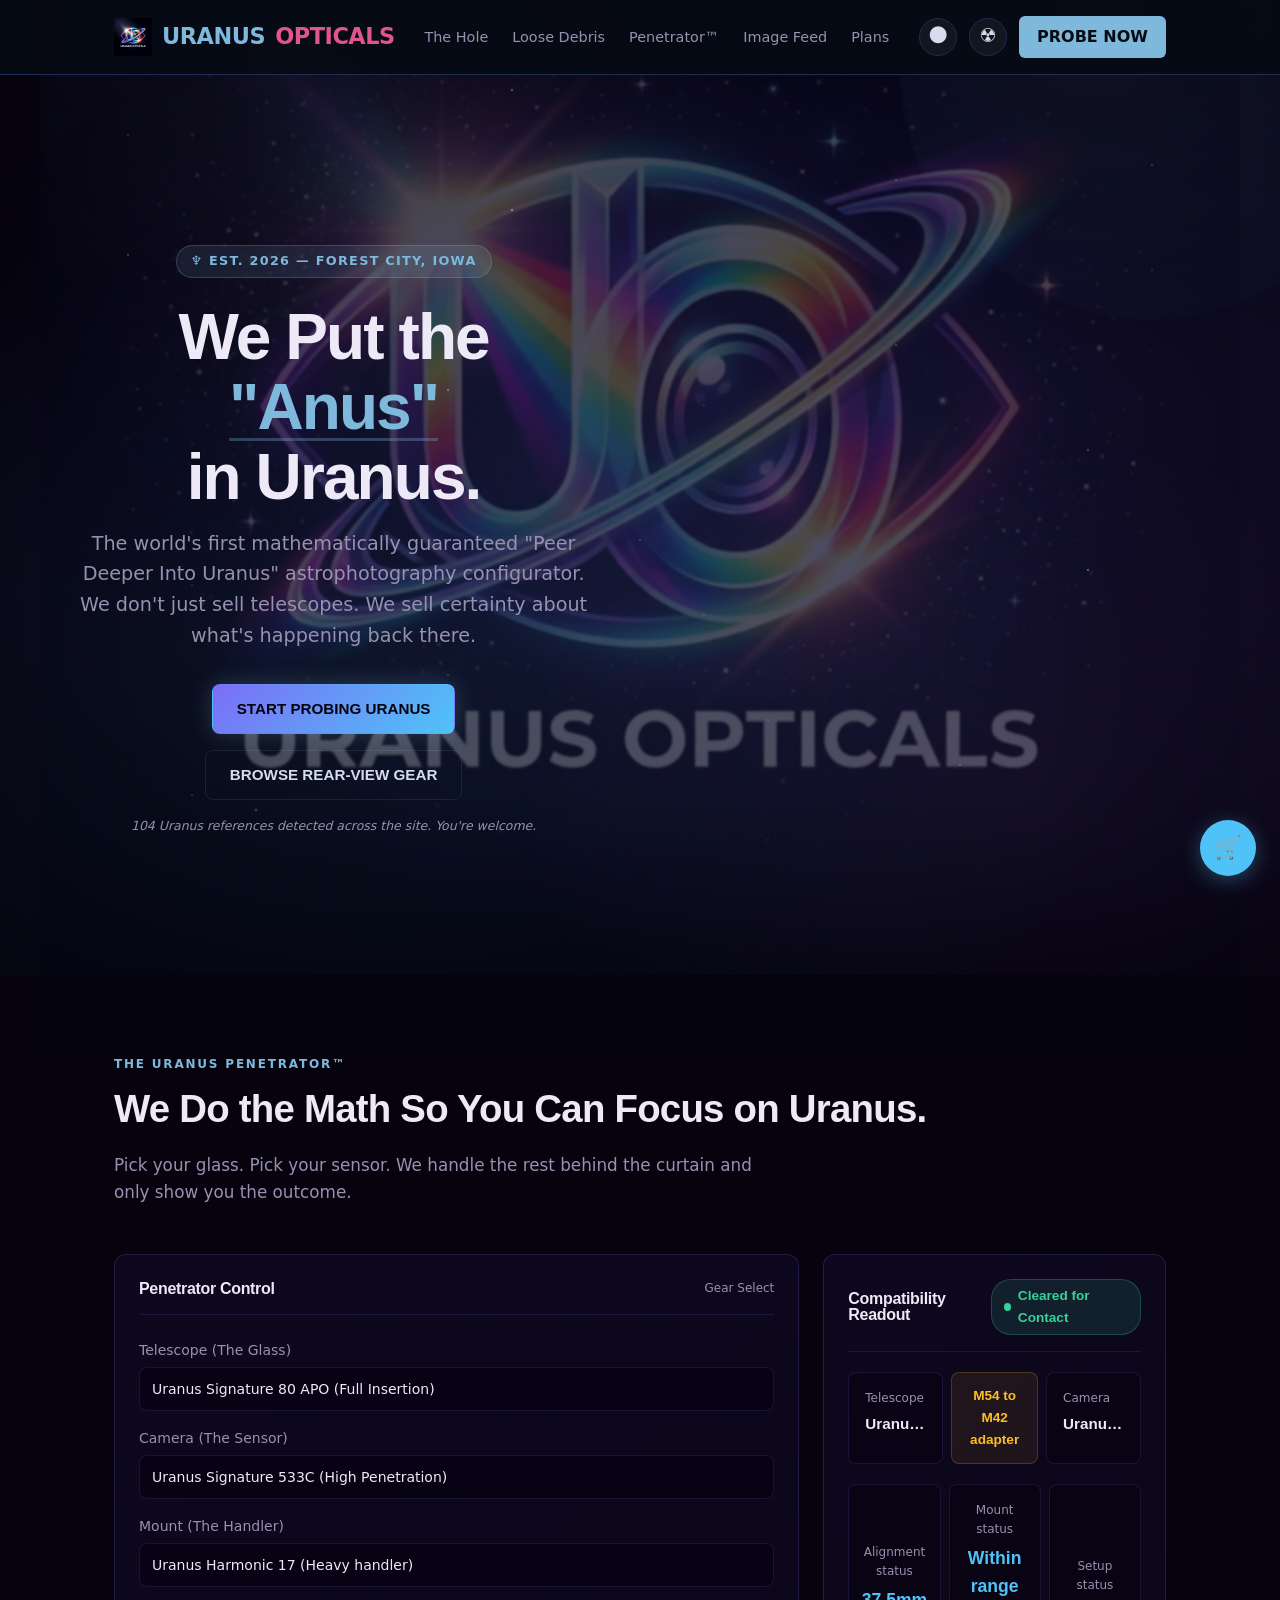
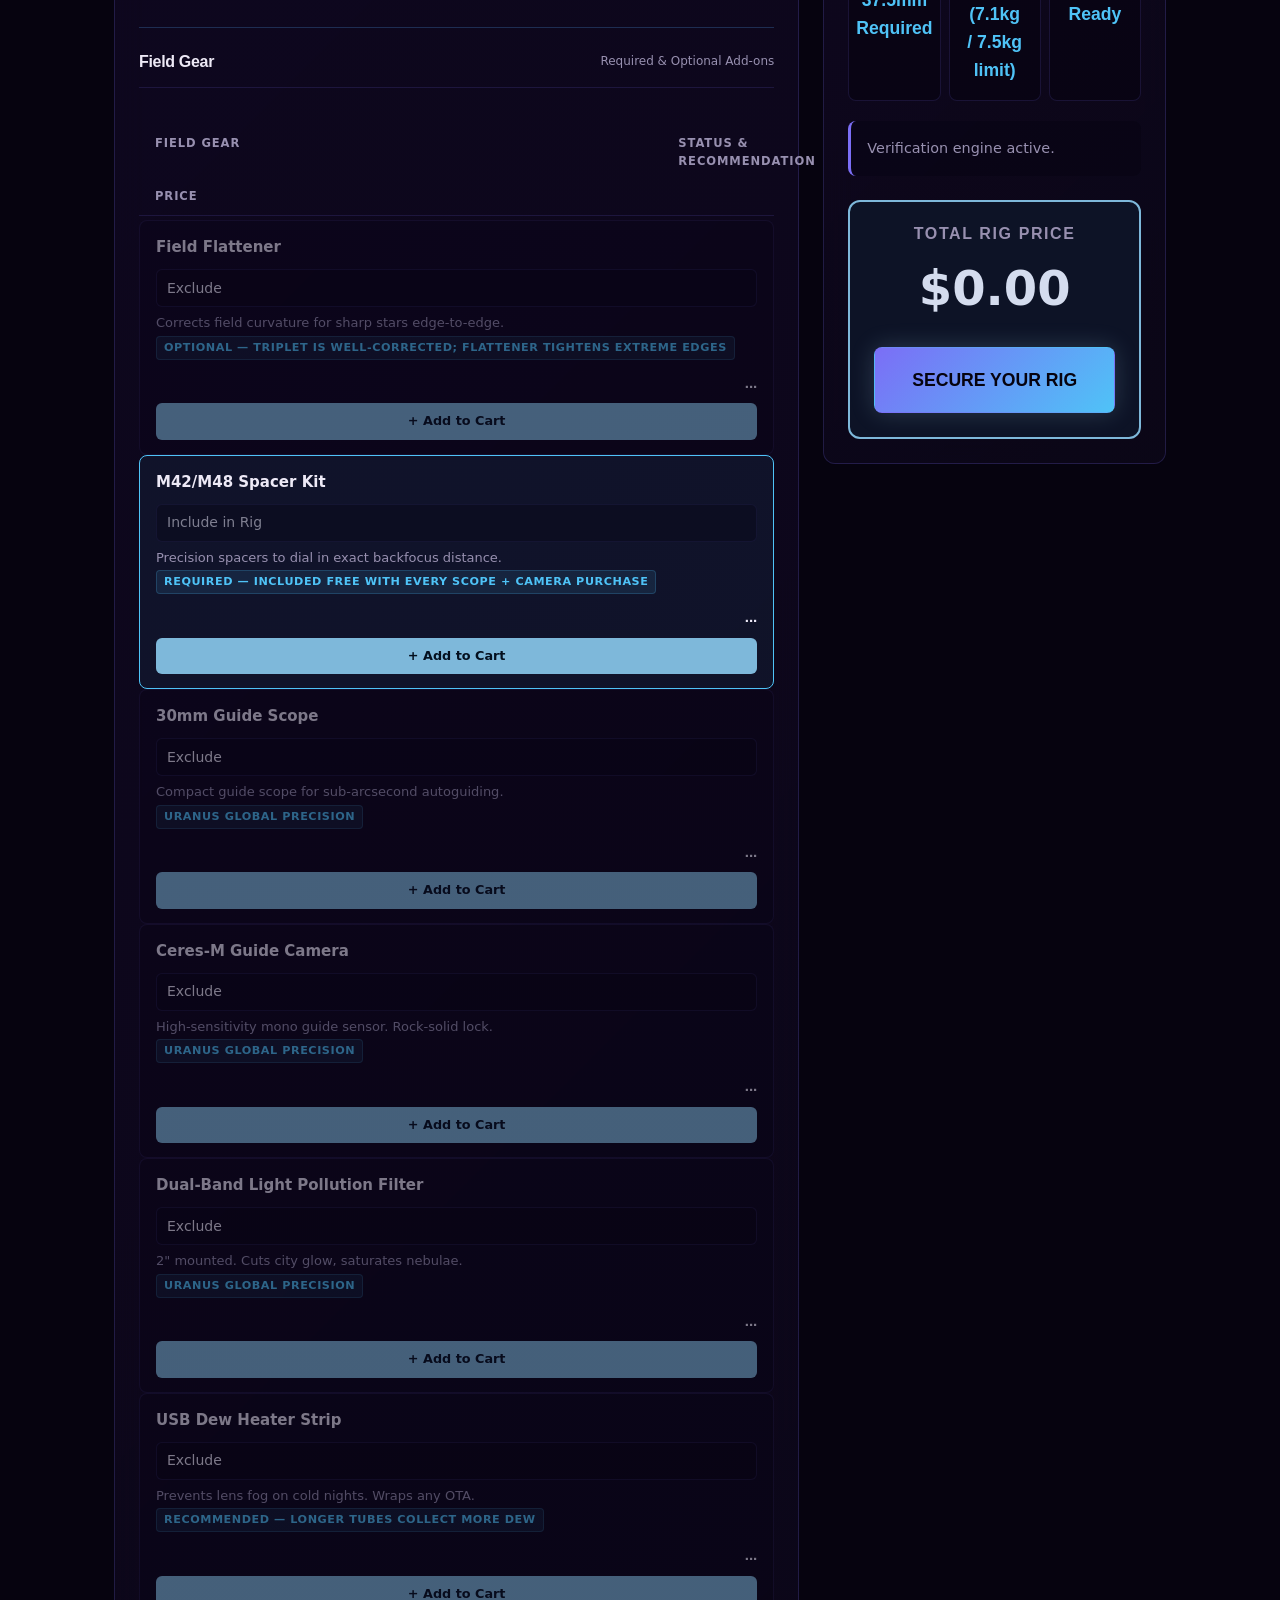
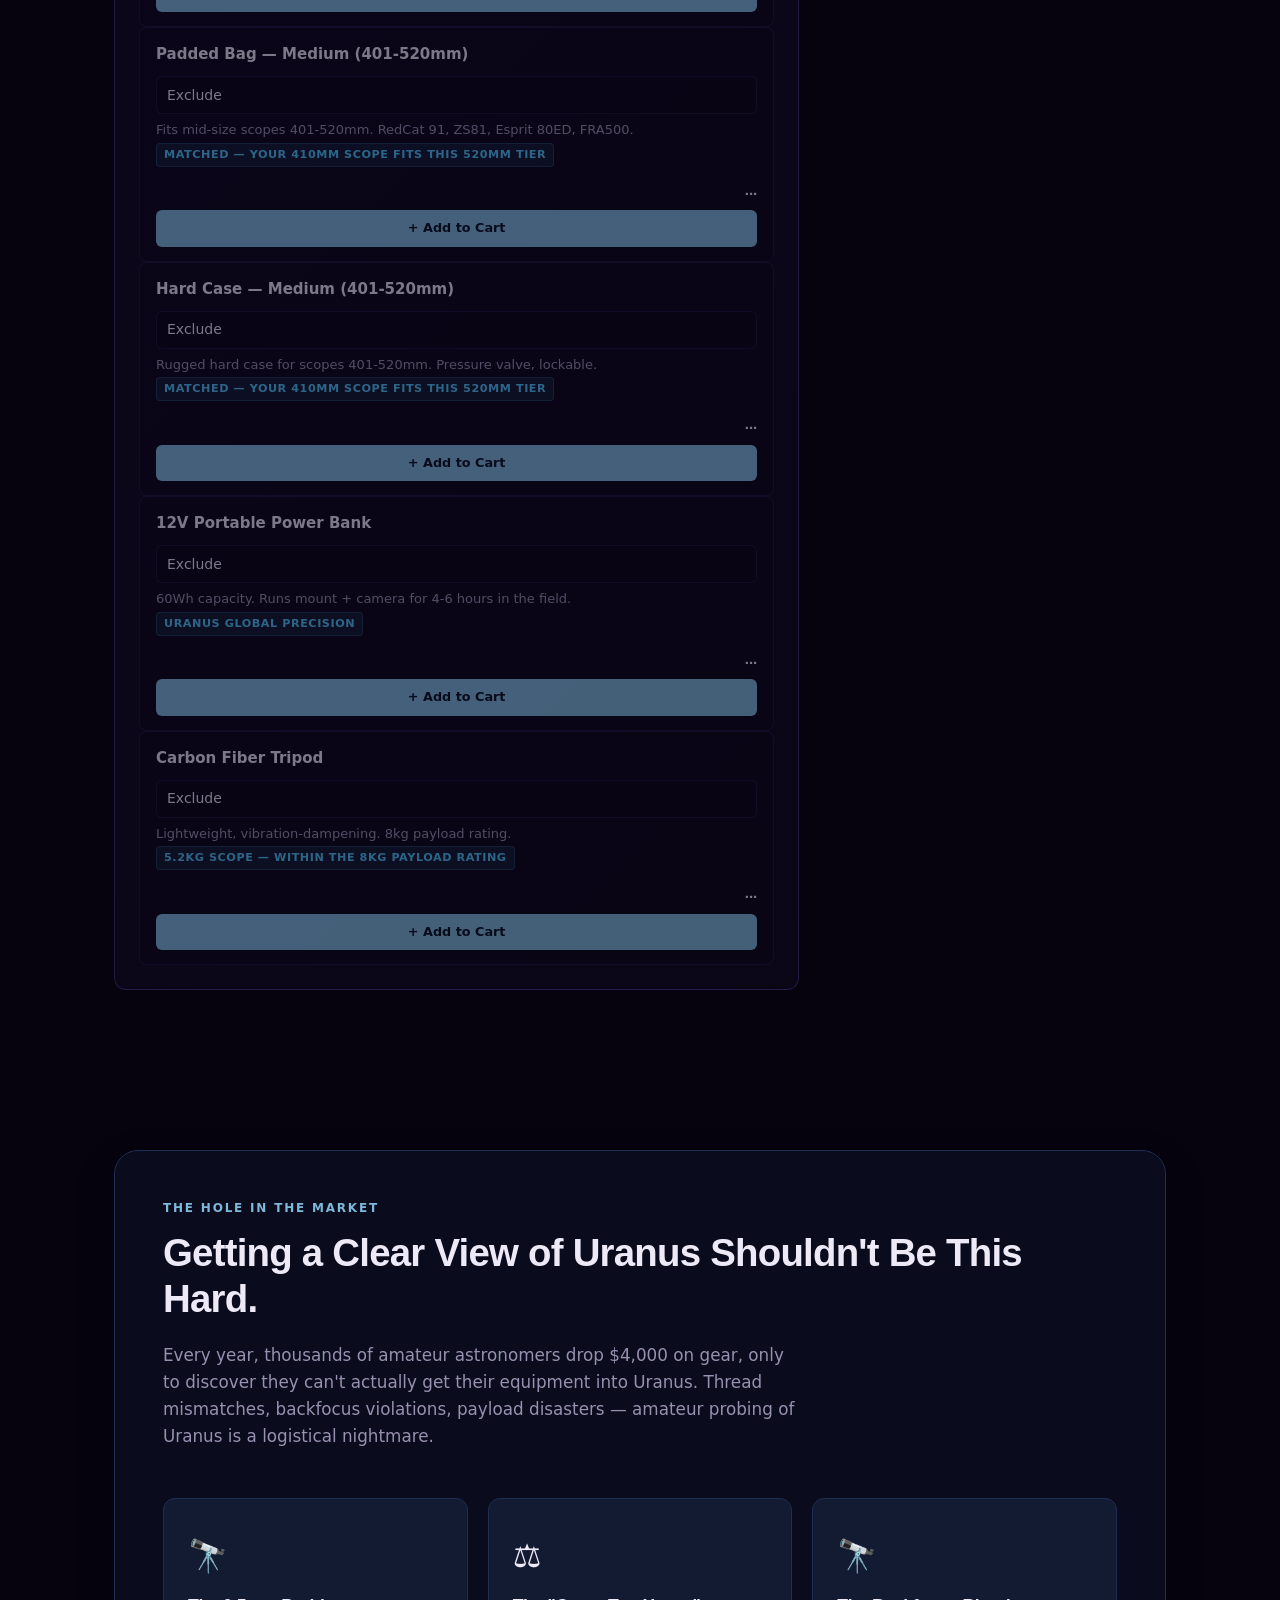
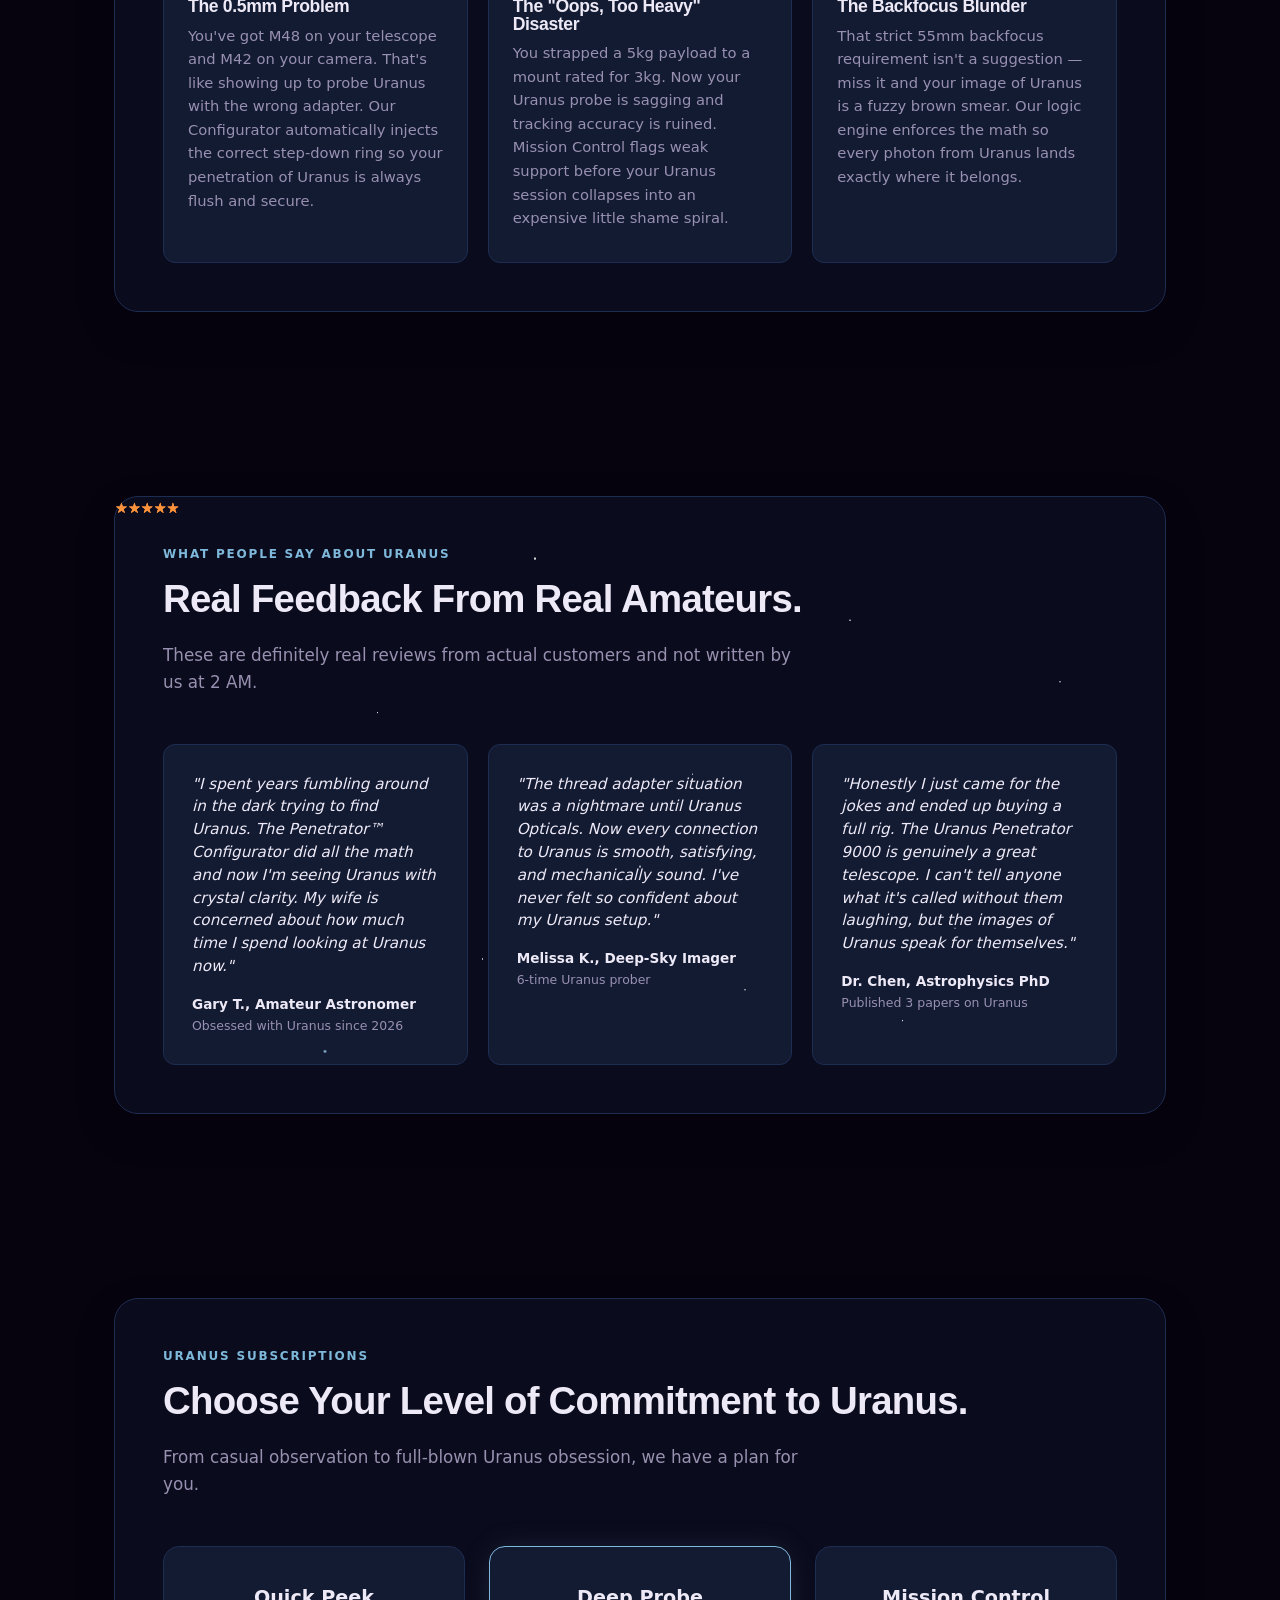
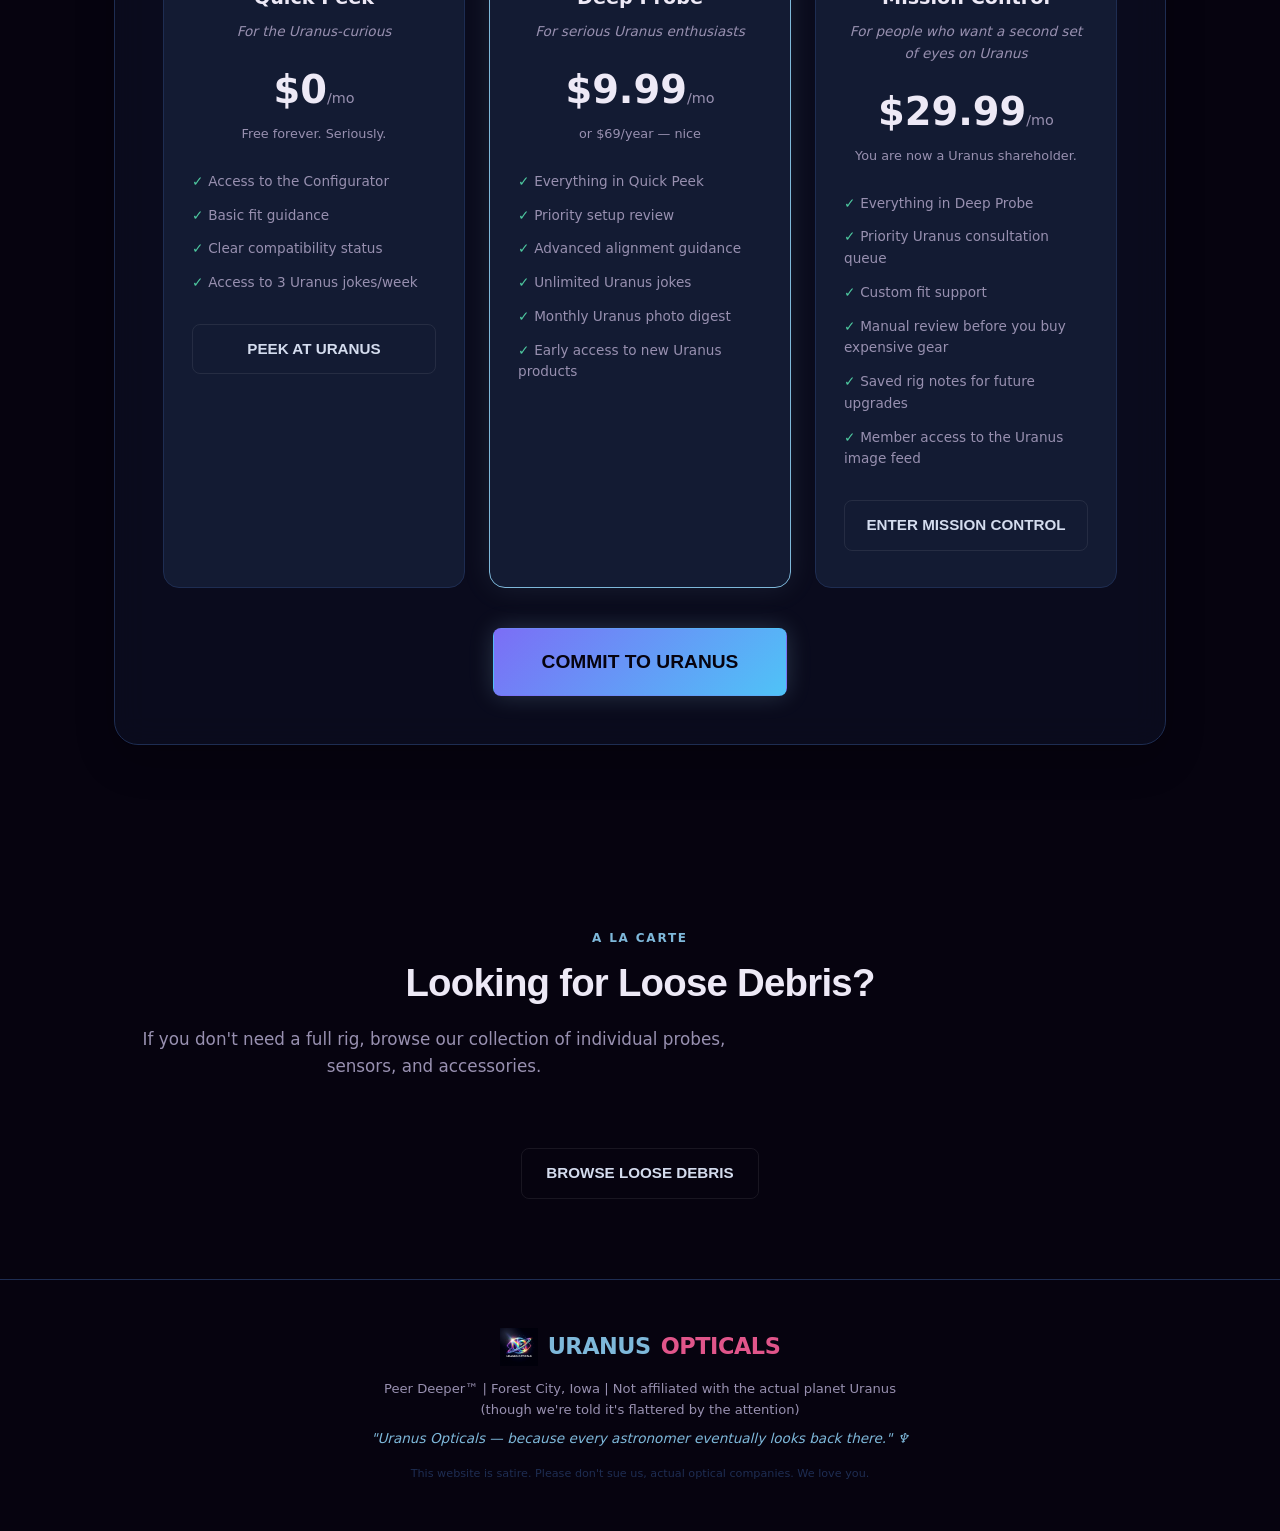
==== index.html @ f8fe7baa "chore: bump app.js cache version to 2.0.6 (loose-debris was unversioned) loose-debris.html loaded ap" ====
<!DOCTYPE html>
<html lang="en">
<head>
<meta charset="UTF-8">
<meta name="viewport" content="width=device-width, initial-scale=1.0">
<title>URANUS OPTICALS — Peer Deeper</title>
<link rel="icon" type="image/png" href="assets/logo.png">
<link rel="stylesheet" href="styles.css?v=2.0.4">
<script src="app.js?v=2.0.6" defer></script>

</head>
<body>

<div class="stars"></div>
<div class="uranus-orb"></div>
<div class="bg-logo-watermark"></div>

<!-- NAV -->
<nav>
  <div class="container">
    <div class="logo"><img src="assets/logo.png" alt="Uranus Opticals Logo" style="height: 38px;"> URANUS <span>OPTICALS</span></div>
    <ul class="nav-links">
      <li><a href="#problem">The Hole</a></li>
      <li><a href="loose-debris.html">Loose Debris</a></li>
      <li><a href="#configurator">Penetrator&trade;</a></li>
      <li><a href="community.html">Image Feed</a></li>
      <li><a href="#pricing">Plans</a></li>
    </ul>
    <div style="display: flex; gap: 12px; align-items: center;">
      <button class="nav-tweak-btn" id="navThemeToggle" title="Toggle Theme (Deep Space / Gas Giant)" onclick="cycleTheme()" aria-label="Toggle Theme">🌑</button>
      <button class="nav-tweak-btn" id="navJokeToggle" title="Nuclear Option (Apocalyptic Jokes)" onclick="cycleJokeIntensity()" aria-label="Toggle Jokes">☢️</button>
      <a href="#configurator" class="nav-cta">PROBE NOW</a>
    </div>
  </div>
</nav>

<!-- HERO -->
<section class="hero">
  <div class="container">
    <div class="hero-badge">&#9798; EST. 2026 — FOREST CITY, IOWA</div>
    <h1>We Put the <em>"Anus"</em><br>in Uranus.</h1>
    <p class="hero-sub">
      The world's first mathematically guaranteed "Peer Deeper Into Uranus" astrophotography configurator. 
      We don't just sell telescopes. We sell certainty about what's happening back there.
    </p>
    <div class="hero-ctas">
      <a href="#configurator" class="btn btn-primary">START PROBING URANUS</a>
      <a href="#products" class="btn btn-outline">BROWSE REAR-VIEW GEAR</a>
    </div>
    <p class="joke-counter" id="jokeCounter">Loading joke count...</p>
  </div>
</section>

<!-- CONFIGURATOR -->
<section id="configurator">
  <div class="container">
    <div class="section-label">THE URANUS PENETRATOR&trade;</div>
    <h2 class="section-title">We Do the Math So You Can Focus on Uranus.</h2>
      <p class="section-sub">
      Pick your glass. Pick your sensor. We handle the rest behind the curtain and only show you the outcome.
      </p>

    <div class="config-shell">
      <div class="controls" id="builderControls">
        <div class="controls-title">
          <h3>Penetrator Control</h3>
          <span>Gear Select</span>
        </div>
        <label>
          <span>Telescope (The Glass)</span>
          <select id="scopeSelect">
            <option value="none">None (I have my own)</option>
            <option value="glancer">Svbony SV503 80ED (Beginner Probe)</option>
            <option value="penetrator">Askar FRA300 Pro (The Deep Explorer)</option>
            <option value="panoramic" selected>Uranus Signature 80 APO (Full Insertion)</option>
          </select>
        </label>

        <!-- CUSTOM SCOPE FORM (Hidden by default) -->
        <div id="customScopeForm" style="display: none; background: rgba(160,208,240,0.05); border: 1px dashed var(--accent); padding: 16px; border-radius: 8px; margin-bottom: 16px; box-sizing: border-box; max-width: 100%;">
          <h4 style="font-size: 0.8125rem; text-transform: uppercase; color: var(--accent); margin-bottom: 12px;">Global Mission Profile</h4>
          
          <div style="margin-bottom: 12px; position: relative;">
            <span style="font-size: 0.8125rem; color: var(--muted);">Search 100+ Verified Telescopes</span>
            <input type="text" id="scopeSearch" placeholder="e.g. RedCat 51, EdgeHD..." style="width: 100%; background: var(--deep); border: 1px solid var(--border); color: var(--text); padding: 8px; border-radius: 4px; font-size: 0.875rem;">
            <div id="searchSuggestions" style="display: none; position: absolute; top: 100%; left: 0; right: 0; background: var(--surface); border: 1px solid var(--border); z-index: 100; max-height: 200px; overflow-y: auto; border-radius: 0 0 4px 4px; box-shadow: 0 10px 20px rgba(0,0,0,0.5);"></div>
          </div>

          <div style="display: grid; grid-template-columns: 1fr 1fr; gap: 12px;">
            <label style="padding: 0; background: transparent; border: none;">
              <span style="font-size: 0.8125rem; color: var(--muted);">Retracted Length (mm)</span>
              <input type="number" id="customScopeLen" placeholder="e.g. 450" style="width: 100%; background: var(--deep); border: 1px solid var(--border); color: var(--text); padding: 8px; border-radius: 4px; font-size: 0.875rem;">
            </label>
            <label style="padding: 0; background: transparent; border: none;">
              <span style="font-size: 0.8125rem; color: var(--muted);">Focal Ratio (f/)</span>
              <input type="number" id="customScopeFR" placeholder="e.g. 7" step="0.1" style="width: 100%; background: var(--deep); border: 1px solid var(--border); color: var(--text); padding: 8px; border-radius: 4px; font-size: 0.875rem;">
            </label>
          </div>
          <p style="font-size: 0.75rem; color: var(--muted); margin-top: 8px;">Selected: <span id="selectedScopeLabel" style="color: var(--accent);">Generic Profile</span></p>
        </div>

        <label id="cameraField">
          <span>Camera (The Sensor)</span>
          <select id="cameraSelect">
            <option value="none">None (I have my own)</option>
            <option value="snapshot533">Svbony SV605CC (Cooled Deep Sensor)</option>
            <option value="deepgaze571">Player One Poseidon-C (Direct Core)</option>
            <option value="omnivision455" selected>Uranus Signature 533C (High Penetration)</option>
          </select>
        </label>
        <label id="mountField">
          <span>Mount (The Handler)</span>
          <select id="mountSelect">
            <option value="none">None (I have my own)</option>
            <option value="steadygaze">Sky-Watcher GTi (Light duty)</option>
            <option value="am3">ZWO AM3N (Medium load)</option>
            <option value="hm17" selected>Uranus Harmonic 17 (Heavy handler)</option>
          </select>
        </label>

        <div class="controls-title" style="margin-top: 24px; padding-top: 24px; border-top: 1px solid var(--border);">
          <h3>Field Gear</h3>
          <span>Required &amp; Optional Add-ons</span>
        </div>
        
        <div class="picker-table" id="accessoryPicker"></div>
      </div>

      <div class="results" aria-live="polite">
        <div class="result-header">
          <h3>Compatibility Readout</h3>
          <div class="result-status ok" id="resultStatus">Cleared for Contact</div>
        </div>

        <div class="optical-train">
          <div class="train-node">
            <span>Telescope</span>
            <b id="scopeName">Uranus Signature 80 APO (Full Insertion)</b>
          </div>
          <div class="train-connector" id="adapterResult">Fit reviewed</div>
          <div class="train-node">
            <span>Camera</span>
            <b id="cameraName">Uranus Signature 533C (High Penetration)</b>
          </div>
        </div>

        <div class="readout-grid">
          <div class="readout">
            <span>Alignment status</span>
            <strong id="spacerResult">Locked</strong>
          </div>
          <div class="readout">
            <span>Mount status</span>
            <strong id="payloadResult">Within range</strong>
          </div>
          <div class="readout">
            <span>Setup status</span>
            <strong id="cartResult">Ready</strong>
          </div>
        </div>

        <div class="result-note" id="resultNote" style="margin-bottom: 24px;">
          This rig passed the private compatibility checks. We show the verdict, not the recipe.
        </div>

        <div class="checkout-box" style="background: var(--deep); border: 2px solid var(--accent); padding: 24px; border-radius: 12px; text-align: center;">
          <h3 style="font-size: 1rem; color: var(--muted); margin-bottom: 8px; text-transform: uppercase; letter-spacing: 0.1em;">Total Rig Price</h3>
          <div id="rigTotal" style="font-size: 3rem; font-weight: 900; color: var(--text); margin-bottom: 20px;">$0.00</div>
          <button class="btn btn-primary" id="btnCheckoutRig" style="width: 100%; font-size: 1.1rem; padding: 18px;">SECURE YOUR RIG</button>
        </div>
      </div>
    </div>
  </div>
</section>

<!-- THE PROBLEM — aka "THE HOLE" -->
<section id="problem">
  <div class="container">
    <div class="section-card">
    <div class="section-label">THE HOLE IN THE MARKET</div>
    <h2 class="section-title">Getting a Clear View of Uranus Shouldn't Be This Hard.</h2>
    <p class="section-sub">
      Every year, thousands of amateur astronomers drop $4,000 on gear, only to discover they can't 
      actually get their equipment into Uranus. Thread mismatches, backfocus violations, payload disasters — 
      amateur probing of Uranus is a logistical nightmare.
    </p>

    <div class="problem-grid">
      <div class="problem-item">
        <div class="problem-icon">&#128301;</div>
        <h3>The 0.5mm Problem</h3>
        <p>You've got M48 on your telescope and M42 on your camera. That's like showing up to probe 
        Uranus with the wrong adapter. Our Configurator automatically injects the correct step-down ring 
        so your penetration of Uranus is always flush and secure.</p>
      </div>
      <div class="problem-item">
        <div class="problem-icon">&#9878;</div>
        <h3>The "Oops, Too Heavy" Disaster</h3>
        <p>You strapped a 5kg payload to a mount rated for 3kg. Now your Uranus probe is sagging and 
        tracking accuracy is ruined. Mission Control flags weak support before your Uranus session collapses 
        into an expensive little shame spiral.</p>
      </div>
      <div class="problem-item">
        <div class="problem-icon">&#128301;</div>
        <h3>The Backfocus Blunder</h3>
        <p>That strict 55mm backfocus requirement isn't a suggestion — miss it and your image of Uranus 
        is a fuzzy brown smear. Our logic engine enforces the math so every photon from Uranus lands 
        exactly where it belongs.</p>
      </div>
    </div>
    </div>
  </div>
</section>

<!-- TESTIMONIALS -->
<section>
  <div class="container">
    <div class="section-card">
    <div class="section-label">WHAT PEOPLE SAY ABOUT URANUS</div>
    <h2 class="section-title">Real Feedback From Real Amateurs.</h2>
    <p class="section-sub">These are definitely real reviews from actual customers and not written by us at 2 AM.</p>

    <div class="quote-grid">
      <div class="quote-card">
        <div class="stars">&#9733;&#9733;&#9733;&#9733;&#9733;</div>
        <div class="quote">"I spent years fumbling around in the dark trying to find Uranus. The Penetrator&trade;
        Configurator did all the math and now I'm seeing Uranus with crystal clarity. My wife is concerned about
        how much time I spend looking at Uranus now."</div>
        <div class="author">Gary T., Amateur Astronomer</div>
        <div class="author-role">Obsessed with Uranus since 2026</div>
      </div>

      <div class="quote-card">
        <div class="stars">&#9733;&#9733;&#9733;&#9733;&#9733;</div>
        <div class="quote">"The thread adapter situation was a nightmare until Uranus Opticals.
        Now every connection to Uranus is smooth, satisfying, and mechanically sound. I've never felt
        so confident about my Uranus setup."</div>
        <div class="author">Melissa K., Deep-Sky Imager</div>
        <div class="author-role">6-time Uranus prober</div>
      </div>

      <div class="quote-card">
        <div class="stars">&#9733;&#9733;&#9733;&#9733;&#9734;</div>
        <div class="quote">"Honestly I just came for the jokes and ended up buying a full rig. The
        Uranus Penetrator 9000 is genuinely a great telescope. I can't tell anyone what it's called
        without them laughing, but the images of Uranus speak for themselves."</div>
        <div class="author">Dr. Chen, Astrophysics PhD</div>
        <div class="author-role">Published 3 papers on Uranus</div>
      </div>
    </div>
    </div>
  </div>
</section>

<!-- PRICING -->
<section id="pricing">
  <div class="container">
    <div class="section-card">
    <div class="section-label">URANUS SUBSCRIPTIONS</div>
    <h2 class="section-title">Choose Your Level of Commitment to Uranus.</h2>
    <p class="section-sub">
      From casual observation to full-blown Uranus obsession, we have a plan for you.
    </p>

    <div class="pricing-grid">
      <div class="pricing-card">
        <div class="pricing-name">Quick Peek</div>
        <div class="pricing-feature">For the Uranus-curious</div>
        <div class="pricing-price">$0<span>/mo</span></div>
        <div class="pricing-month">Free forever. Seriously.</div>
        <ul class="pricing-features">
          <li>Access to the Configurator</li>
          <li>Basic fit guidance</li>
          <li>Clear compatibility status</li>
          <li>Access to 3 Uranus jokes/week</li>
        </ul>
        <a href="#" class="btn btn-outline" style="width:100%;text-align:center">PEEK AT URANUS</a>
      </div>

      <div class="pricing-card premium">
        <div class="pricing-name">Deep Probe</div>
        <div class="pricing-feature">For serious Uranus enthusiasts</div>
        <div class="pricing-price">$9.99<span>/mo</span></div>
        <div class="pricing-month">or $69/year — nice</div>
        <ul class="pricing-features">
          <li>Everything in Quick Peek</li>
          <li>Priority setup review</li>
          <li>Advanced alignment guidance</li>
          <li>Unlimited Uranus jokes</li>
          <li>Monthly Uranus photo digest</li>
          <li>Early access to new Uranus products</li>
        </ul>
      </div>

      <div class="pricing-card">
        <div class="pricing-name">Mission Control</div>
        <div class="pricing-feature">For people who want a second set of eyes on Uranus</div>
        <div class="pricing-price">$29.99<span>/mo</span></div>
        <div class="pricing-month">You are now a Uranus shareholder.</div>
        <ul class="pricing-features">
          <li>Everything in Deep Probe</li>
          <li>Priority Uranus consultation queue</li>
          <li>Custom fit support</li>
          <li>Manual review before you buy expensive gear</li>
          <li>Saved rig notes for future upgrades</li>
          <li>Member access to the Uranus image feed</li>
        </ul>
        <a href="https://buy.stripe.com/7sY8wPdQO8FaanU3syaR20a" class="btn btn-outline" style="width:100%;text-align:center">ENTER MISSION CONTROL</a>
      </div>
    </div>
    <div style="text-align: center; margin-top: 40px;">
      <a href="https://buy.stripe.com/7sY6oH2868Fa3Zw1kqaR209" class="btn btn-primary" style="font-size: 1.2rem; padding: 18px 48px;">COMMIT TO URANUS</a>
    </div>
  </div>
</section>

<!-- PRODUCTS LINK -->
<section id="products" style="text-align: center;">
  <div class="container">
    <div class="section-label">A LA CARTE</div>
    <h2 class="section-title">Looking for Loose Debris?</h2>
    <p class="section-sub">If you don't need a full rig, browse our collection of individual probes, sensors, and accessories.</p>
    <a href="loose-debris.html" class="btn btn-outline" style="margin-top:20px;">BROWSE LOOSE DEBRIS</a>
  </div>
</section>
</main>
<!-- FOOTER -->
<footer>
  <div class="container">
    <div class="logo" style="margin-bottom:12px; justify-content: center;"><img src="assets/logo.png" alt="Uranus Opticals Logo" style="height: 38px;"> URANUS <span>OPTICALS</span></div>
    <p>Peer Deeper&trade; | Forest City, Iowa | Not affiliated with the actual planet Uranus</p>
    <p>(though we're told it's flattered by the attention)</p>
    <p class="footer-joke">
      "Uranus Opticals — because every astronomer eventually looks back there." &#9798;
    </p>
    <p style="margin-top:16px;font-size:0.7rem;color:var(--border)">
      This website is satire. Please don't sue us, actual optical companies. We love you.
    </p>
  </div>
</footer>

<!-- Cloudflare Web Analytics --><script defer src='https://static.cloudflareinsights.com/beacon.min.js' data-cf-beacon='{"token": "424cae6297b84535ba71d370ddca8146"}'></script><!-- End Cloudflare Web Analytics -->

<!-- DEEP PROBE SIMULATION OVERLAY -->
<div class="sim-overlay" id="simulationOverlay">
  <div class="sim-planet">
    <div class="sim-planet-body"></div>
    <div class="sim-planet-ring"></div>
    <div class="sim-scanner" id="scannerBeam"></div>
  </div>
  <div class="sim-logs">
    <div class="sim-log-header" id="logHeader">PROBE STATUS: INITIALIZING...</div>
    <div class="sim-log-ticker" id="logTicker"></div>
  </div>
  <div class="sim-progress-bar">
    <div class="sim-progress-fill" id="simProgress"></div>
  </div>
</div>

<!-- PAYWALL MODAL -->
<div class="paywall-overlay" id="paywallModal">
  <div class="paywall-card">
    <div class="paywall-badge">Mission Analysis Complete</div>
    <h2 class="paywall-title">FITMENT SECURED</h2>
    <p class="paywall-desc">Our Deep Probe simulation has calculated your specific optical train requirements. Unlock the full millimetric recipe and storage verification report.</p>
    <div class="paywall-price-box">
      <div class="paywall-price">$5</div>
      <div class="paywall-price-label">One-Time Consultation Fee</div>
    </div>
    <ul class="paywall-features">
      <li>Exact spacer length recipe (0.1mm accuracy)</li>
      <li>Millimetric storage fitment certificate</li>
      <li>Thread adapter mapping (M42/M48/M54)</li>
      <li class="paywall-credit">Analysis fee credited back on any hardware purchase!</li>
    </ul>
    <button class="paywall-btn" id="btnUnlockAnalysis">Unlock Mission Data</button>
    <button class="paywall-close" onclick="document.getElementById('paywallModal').style.display='none'">Return to Base</button>
  </div>
</div>

</body>
</html>
---- styles.css ----
/* ── DESIGN TOKENS & BASE (Moved from HTML) ── */
:root {
  --space: #070b14;
  --deep: #0d1326;
  --surface: #131b33;
  --border: #1e2d52;
  --text: #d4dcee;
  --muted: #6b7da8;
  --accent: #7eb8da;
  --accent-glow: #a0d0f0;
  --hot: #e0558a;
  --warn: #e8a84c;
  --green: #4ec9a0;
  --font: 'Segoe UI', system-ui, -apple-system, sans-serif;
  --mono: 'SF Mono', 'Cascadia Code', 'Fira Code', monospace;
}

*, *::before, *::after { box-sizing: border-box; margin: 0; padding: 0; }

html { scroll-behavior: smooth; }
body {
  background: var(--space);
  color: var(--text);
  font-family: var(--font);
  line-height: 1.6;
  overflow-x: hidden;
}

/* Stars background */
.stars {
  position: fixed; top: 0; left: 0; width: 100%; height: 100%;
  pointer-events: none; z-index: 0;
  background: radial-gradient(1px 1px at 10% 15%, rgba(255,255,255,0.6), transparent),
              radial-gradient(1px 1px at 25% 35%, rgba(255,255,255,0.5), transparent),
              radial-gradient(1.5px 1.5px at 40% 10%, rgba(255,255,255,0.7), transparent),
              radial-gradient(1px 1px at 55% 45%, rgba(255,255,255,0.4), transparent),
              radial-gradient(1px 1px at 70% 20%, rgba(255,255,255,0.6), transparent),
              radial-gradient(1.5px 1.5px at 85% 50%, rgba(255,255,255,0.5), transparent),
              radial-gradient(1px 1px at 15% 65%, rgba(255,255,255,0.4), transparent),
              radial-gradient(1px 1px at 35% 75%, rgba(255,255,255,0.6), transparent),
              radial-gradient(1px 1px at 60% 80%, rgba(255,255,255,0.5), transparent),
              radial-gradient(1px 1px at 80% 70%, rgba(255,255,255,0.3), transparent),
              radial-gradient(1px 1px at 90% 30%, rgba(255,255,255,0.5), transparent),
              radial-gradient(2px 2px at 20% 90%, rgba(160,208,240,0.5), transparent),
              radial-gradient(1.5px 1.5px at 50% 60%, rgba(255,255,255,0.4), transparent),
              radial-gradient(1px 1px at 75% 85%, rgba(255,255,255,0.6), transparent);
}

/* Uranus planet orb */
.uranus-orb {
  position: fixed;
  top: -180px;
  right: -120px;
  width: 500px;
  height: 500px;
  border-radius: 50%;
  background: radial-gradient(circle at 40% 35%, 
    #c8e8f8 0%, #8ec8e0 15%, #5aa8c0 30%, #3a7a98 50%, #1a4a60 70%, #0d2a3a 100%);
  opacity: 0.08;
  pointer-events: none;
  z-index: 0;
  filter: blur(2px);
}

/* Background floating logo watermark */
.bg-logo-watermark {
  position: fixed;
  top: 50%;
  left: 50%;
  transform: translate(-50%, -50%);
  width: 1200px;
  height: 1200px;
  background-image: url('assets/logo.png');
  background-size: contain;
  background-repeat: no-repeat;
  background-position: center;
  opacity: 0.26;
  pointer-events: none;
  z-index: 0;
  filter: blur(1px);
  animation: float-watermark 25s ease-in-out infinite;
}

@keyframes float-watermark {
  0%, 100% {
    transform: translate(-50%, -50%) translateY(0px) rotate(0deg);
  }
  50% {
    transform: translate(-50%, -50%) translateY(-20px) rotate(3deg);
  }
}

.container {
  position: relative;
  z-index: 1;
  max-width: 1100px;
  margin: 0 auto;
  padding: 0 24px;
}

/* Nav */
nav {
  position: sticky;
  top: 0;
  z-index: 100;
  background: rgba(7,11,20,0.85);
  backdrop-filter: blur(16px);
  border-bottom: 1px solid var(--border);
  padding: 16px 0;
}
nav .container {
  display: flex;
  align-items: center;
  justify-content: space-between;
}
.logo {
  display: flex;
  align-items: center;
  gap: 10px;
  font-size: 1.4rem;
  font-weight: 800;
  letter-spacing: -0.02em;
  color: var(--accent);
}
.logo span { color: var(--hot); }
.nav-links {
  display: flex;
  gap: 24px;
  list-style: none;
}
.nav-links a {
  color: var(--muted);
  text-decoration: none;
  font-size: 0.9rem;
  font-weight: 500;
  transition: color 0.2s;
}
.nav-links a:hover { color: var(--text); }
.nav-cta {
  background: var(--accent);
  color: var(--space) !important;
  padding: 8px 18px;
  border-radius: 6px;
  font-weight: 700;
  transition: background 0.2s, box-shadow 0.2s;
}
.nav-cta:hover {
  background: var(--accent-glow);
  box-shadow: 0 0 20px rgba(160,208,240,0.3);
}

/* Hero */
.hero {
  padding: 100px 0 80px;
  text-align: center;
}
.hero-badge {
  display: inline-block;
  background: rgba(160,208,240,0.1);
  border: 1px solid rgba(160,208,240,0.2);
  color: var(--accent);
  font-size: 0.8rem;
  font-weight: 600;
  text-transform: uppercase;
  letter-spacing: 0.1em;
  padding: 5px 14px;
  border-radius: 20px;
  margin-bottom: 24px;
}
.hero h1 {
  font-size: 4rem;
  font-weight: 900;
  line-height: 1.1;
  letter-spacing: -0.03em;
  margin-bottom: 16px;
}
.hero h1 em {
  font-style: normal;
  color: var(--accent);
  position: relative;
}
.hero h1 em::after {
  content: '';
  position: absolute;
  bottom: 2px;
  left: 0;
  width: 100%;
  height: 3px;
  background: var(--accent);
  opacity: 0.3;
}
.hero-sub {
  font-size: 1.2rem;
  color: var(--muted);
  max-width: 600px;
  margin: 0 auto 32px;
}
.hero-ctas {
  display: flex;
  gap: 16px;
  justify-content: center;
  flex-wrap: wrap;
}
.btn {
  display: inline-block;
  padding: 14px 32px;
  border-radius: 8px;
  font-weight: 700;
  font-size: 0.95rem;
  text-decoration: none;
  border: none;
  cursor: pointer;
  transition: all 0.2s;
}
.btn-primary {
  background: var(--accent);
  color: var(--space);
  box-shadow: 0 0 24px rgba(160,208,240,0.2);
}
.btn-primary:hover {
  background: var(--accent-glow);
  box-shadow: 0 0 36px rgba(160,208,240,0.4);
  transform: translateY(-1px);
}
.btn-outline {
  border: 1.5px solid var(--border);
  color: var(--text);
  background: transparent;
}
.btn-outline:hover {
  border-color: var(--accent);
  background: rgba(160,208,240,0.05);
}

/* Sections */
section {
  padding: 80px 0;
}
.section-label {
  font-size: 0.75rem;
  font-weight: 700;
  text-transform: uppercase;
  letter-spacing: 0.15em;
  color: var(--accent);
  margin-bottom: 12px;
}
.section-title {
  font-size: 2.4rem;
  font-weight: 800;
  line-height: 1.2;
  letter-spacing: -0.02em;
  margin-bottom: 20px;
}
.section-sub {
  color: var(--muted);
  font-size: 1.05rem;
  max-width: 640px;
  margin-bottom: 48px;
}

/* Joke callout cards */
.joke-card {
  background: var(--surface);
  border: 1px solid var(--border);
  border-radius: 12px;
  padding: 24px;
  margin-bottom: 20px;
  position: relative;
  overflow: hidden;
}
.joke-card::before {
  content: '';
  position: absolute;
  top: 0;
  left: 0;
  width: 4px;
  height: 100%;
  background: var(--accent);
  opacity: 0.4;
}
.joke-card .punchline {
  font-size: 1.1rem;
  font-weight: 600;
  color: var(--accent);
  margin-top: 8px;
  font-style: italic;
}

/* Problem grid */
.problem-grid {
  display: grid;
  grid-template-columns: repeat(auto-fit, minmax(300px, 1fr));
  gap: 20px;
  margin-top: 40px;
}
.problem-item {
  background: var(--surface);
  border: 1px solid var(--border);
  border-radius: 12px;
  padding: 32px 24px;
  transition: border-color 0.2s;
}
.problem-item:hover { border-color: var(--accent); }
.problem-icon {
  font-size: 2rem;
  margin-bottom: 16px;
}
.problem-item h3 {
  font-size: 1.1rem;
  font-weight: 700;
  margin-bottom: 8px;
}
.problem-item p { color: var(--muted); font-size: 0.92rem; }

/* Products */
.products-grid {
  display: grid;
  grid-template-columns: repeat(auto-fit, minmax(300px, 1fr));
  gap: 24px;
  margin-top: 40px;
}
.product-card {
  background: var(--surface);
  border: 1px solid var(--border);
  border-radius: 16px;
  padding: 32px 24px;
  transition: all 0.3s;
  position: relative;
}
.product-card:hover {
  border-color: var(--accent);
  transform: translateY(-4px);
  box-shadow: 0 12px 40px rgba(0,0,0,0.3);
}
.product-card.featured { border-color: var(--accent); }
.product-card.featured::after {
  content: 'BEST FOR DEEP PROBING';
  position: absolute;
  top: -12px;
  right: 24px;
  background: var(--accent);
  color: var(--space);
  font-size: 0.65rem;
  font-weight: 800;
  letter-spacing: 0.08em;
  padding: 4px 12px;
  border-radius: 20px;
}
.product-badge {
  font-size: 0.7rem;
  font-weight: 700;
  text-transform: uppercase;
  letter-spacing: 0.1em;
  color: var(--accent);
  margin-bottom: 12px;
}
.product-name {
  font-size: 1.5rem;
  font-weight: 800;
  margin-bottom: 8px;
}
.product-desc {
  color: var(--muted);
  font-size: 0.9rem;
  margin-bottom: 20px;
  min-height: 44px;
}
.product-specs {
  list-style: none;
  font-size: 0.8rem;
  color: var(--muted);
  font-family: var(--mono);
  margin-bottom: 20px;
}
.product-specs li {
  padding: 4px 0;
  border-bottom: 1px solid rgba(30,45,82,0.5);
}
.product-price {
  font-size: 1.6rem;
  font-weight: 800;
  color: var(--text);
  margin-bottom: 16px;
}
.product-price s {
  color: var(--muted);
  font-size: 0.8rem;
  margin-left: 8px;
  font-weight: 400;
}

/* Business model */
.model-grid {
  display: grid;
  grid-template-columns: repeat(auto-fit, minmax(300px, 1fr));
  gap: 24px;
  margin-top: 40px;
}
.model-card {
  background: var(--surface);
  border: 1px solid var(--border);
  border-radius: 16px;
  padding: 36px 28px;
}
.model-card h3 {
  font-size: 1.3rem;
  font-weight: 700;
  margin-bottom: 4px;
}
.model-card .model-tag {
  font-size: 0.65rem;
  font-weight: 700;
  text-transform: uppercase;
  letter-spacing: 0.12em;
  color: var(--accent);
  margin-bottom: 16px;
}
.model-card p { color: var(--muted); font-size: 0.92rem; margin-bottom: 12px; }
.model-card ul {
  list-style: none;
  font-size: 0.88rem;
  color: var(--muted);
}
.model-card ul li {
  padding: 4px 0;
  padding-left: 16px;
  position: relative;
}
.model-card ul li::before {
  content: '→';
  position: absolute;
  left: 0;
  color: var(--accent);
}

/* Configurator demo */
.config-demo {
  background: var(--surface);
  border: 1px solid var(--border);
  border-radius: 16px;
  padding: 40px;
  margin-top: 40px;
  font-family: var(--mono);
}
.config-step {
  display: flex;
  align-items: center;
  gap: 16px;
  padding: 16px 0;
  border-bottom: 1px solid var(--border);
  font-size: 0.88rem;
}
.config-step:last-child { border-bottom: none; }
.config-step .step-num {
  width: 32px;
  height: 32px;
  border-radius: 50%;
  background: var(--accent);
  color: var(--space);
  display: flex;
  align-items: center;
  justify-content: center;
  font-weight: 800;
  font-size: 0.8rem;
  flex-shrink: 0;
}
.config-warning {
  margin-top: 24px;
  padding: 16px;
  background: rgba(232,168,76,0.08);
  border: 1px solid rgba(232,168,76,0.25);
  border-radius: 8px;
  font-size: 0.85rem;
  color: var(--warn);
  font-weight: 600;
}
.config-success {
  margin-top: 24px;
  padding: 16px;
  background: rgba(78,201,160,0.08);
  border: 1px solid rgba(78,201,160,0.25);
  border-radius: 8px;
  font-size: 0.85rem;
  color: var(--green);
  font-weight: 600;
}

/* Testimonials */
.quote-grid {
  display: grid;
  grid-template-columns: repeat(auto-fit, minmax(300px, 1fr));
  gap: 20px;
  margin-top: 40px;
}
.quote-card {
  background: var(--surface);
  border: 1px solid var(--border);
  border-radius: 12px;
  padding: 28px;
}
.quote-card .stars { color: var(--warn); font-size: 0.9rem; margin-bottom: 12px; }
.quote-card .quote {
  font-style: italic;
  font-size: 0.95rem;
  margin-bottom: 16px;
  line-height: 1.5;
}
.quote-card .author {
  font-weight: 700;
  font-size: 0.85rem;
}
.quote-card .author-role {
  color: var(--muted);
  font-size: 0.78rem;
}

/* Pricing */
.pricing-grid {
  display: grid;
  grid-template-columns: repeat(auto-fit, minmax(280px, 1fr));
  gap: 24px;
  margin-top: 40px;
}
.pricing-card {
  background: var(--surface);
  border: 1px solid var(--border);
  border-radius: 16px;
  padding: 36px 28px;
  text-align: center;
  transition: border-color 0.3s;
}
.pricing-card:hover { border-color: var(--accent); }
.pricing-card.premium {
  border-color: var(--accent);
  box-shadow: 0 0 30px rgba(160,208,240,0.1);
}
.pricing-name {
  font-size: 1.2rem;
  font-weight: 700;
  margin-bottom: 8px;
}
.pricing-feature {
  color: var(--muted);
  font-size: 0.85rem;
  margin-bottom: 16px;
  font-style: italic;
}
.pricing-price {
  font-size: 2.4rem;
  font-weight: 900;
  margin-bottom: 4px;
}
.pricing-price span { font-size: 0.9rem; color: var(--muted); font-weight: 400; }
.pricing-month { color: var(--muted); font-size: 0.8rem; margin-bottom: 20px; }
.pricing-features {
  list-style: none;
  text-align: left;
  margin-bottom: 24px;
}
.pricing-features li {
  padding: 6px 0;
  font-size: 0.85rem;
  color: var(--muted);
}
.pricing-features li::before { content: '✓ '; color: var(--green); font-weight: 700; }

/* Footer */
footer {
  border-top: 1px solid var(--border);
  padding: 48px 0;
  text-align: center;
  color: var(--muted);
  font-size: 0.82rem;
  position: relative;
  z-index: 1;
}
footer .footer-joke {
  font-style: italic;
  color: var(--accent);
  margin-top: 8px;
  font-size: 0.85rem;
}

/* Tweaks panel */
.tweaks-toggle {
  position: fixed;
  bottom: 20px;
  right: 20px;
  z-index: 200;
  width: 44px;
  height: 44px;
  border-radius: 50%;
  background: var(--surface);
  border: 1px solid var(--border);
  color: var(--muted);
  font-size: 1.2rem;
  cursor: pointer;
  display: flex;
  align-items: center;
  justify-content: center;
  transition: all 0.2s;
}
.tweaks-toggle:hover { border-color: var(--accent); color: var(--text); }
.tweaks-panel {
  position: fixed;
  bottom: 72px;
  right: 20px;
  z-index: 200;
  background: var(--surface);
  border: 1px solid var(--border);
  border-radius: 12px;
  padding: 20px;
  width: 260px;
  display: none;
  box-shadow: 0 16px 48px rgba(0,0,0,0.5);
}
.tweaks-panel.open { display: block; }
.tweaks-panel h4 {
  font-size: 0.75rem;
  text-transform: uppercase;
  letter-spacing: 0.1em;
  color: var(--muted);
  margin-bottom: 12px;
}
.tweak-row {
  display: flex;
  align-items: center;
  justify-content: space-between;
  padding: 6px 0;
  font-size: 0.82rem;
}
.tweak-row select {
  background: var(--deep);
  color: var(--text);
  border: 1px solid var(--border);
  border-radius: 4px;
  padding: 4px 8px;
  font-size: 0.78rem;
}

/* Joke counter */
.joke-counter {
  text-align: center;
  padding: 16px;
  color: var(--muted);
  font-size: 0.78rem;
  font-style: italic;
  position: relative;
  z-index: 1;
}

/* Responsive */
@media (max-width: 768px) {
  .hero h1 { font-size: 2.4rem; }
  .section-title { font-size: 1.7rem; }
  .nav-links { display: none; }
  .config-demo { padding: 24px; }
  .hero { padding: 60px 0 50px; }
  section { padding: 50px 0; }
}

@media (prefers-reduced-motion: reduce) {
  *, *::before, *::after { animation: none !important; transition: none !important; }
}

/* ── MAIN STYLES ── */
/* ───────────────────────────────────────────
   URANUS OPTICALS — Design System
   "Nobody knows Uranus like we do."
   ─────────────────────────────────────────── */

@import url('https://fonts.googleapis.com/css2?family=Inter:wght@400;500;700;900&family=Space+Grotesk:wght@400;500;700&display=swap');

:root {
  color-scheme: dark;

  /* Deep space palette */
  --bg:        #06030f;
  --bg-2:      #0c0718;
  --panel:     rgba(18, 10, 38, 0.65);
  --panel-2:   rgba(26, 16, 52, 0.55);
  --glass:     rgba(255, 255, 255, 0.04);
  --glass-border: rgba(255, 255, 255, 0.08);

  /* Brand colors */
  --ice:       #4fc3f7;
  --purple:    #7b6ef6;
  --violet:    #a78bfa;
  --nebula:    #c084fc;
  --hot:       #f472b6;
  --gold:      #fbbf24;

  /* Semantic */
  --ink:       #ede9f6;
  --muted:     #9890b0;
  --line:      rgba(123, 110, 246, 0.15);
  --ok:        #34d399;
  --warn:      #fb923c;
  --bad:       #f87171;

  /* Surfaces */
  --card-bg:   linear-gradient(135deg, rgba(18, 10, 38, 0.7), rgba(12, 7, 24, 0.9));
  --card-border: rgba(123, 110, 246, 0.2);

  /* Glow */
  --glow-ice:    0 0 40px rgba(79, 195, 247, 0.15);
  --glow-purple: 0 0 40px rgba(123, 110, 246, 0.15);
}

/* ── Reset ── */
*, *::before, *::after { box-sizing: border-box; margin: 0; padding: 0; }

html { scroll-behavior: smooth; }

body {
  min-height: 100vh;
  background: var(--bg);
  color: var(--ink);
  font-family: 'Inter', ui-sans-serif, system-ui, sans-serif;
  line-height: 1.6;
  overflow-x: hidden;
}

a { color: inherit; text-decoration: none; }
img { display: block; max-width: 100%; }
button { font: inherit; cursor: pointer; }
select, input { font: inherit; }

/* ── Utility ── */
.eyebrow {
  display: block;
  margin-bottom: 0.75rem;
  color: var(--ice);
  font-family: 'Space Grotesk', sans-serif;
  font-size: 0.8rem;
  font-weight: 700;
  letter-spacing: 0.15em;
  text-transform: uppercase;
}

h1, h2, h3 {
  font-family: 'Space Grotesk', sans-serif;
  line-height: 1;
  letter-spacing: -0.02em;
}

h1 {
  font-size: clamp(2.8rem, 6.5vw, 6.5rem);
  font-weight: 900;
  line-height: 0.95;
}

h2 {
  font-size: clamp(1.8rem, 3.5vw, 3.5rem);
  font-weight: 700;
  margin-bottom: 0.6rem;
}

h3 {
  font-size: 1.25rem;
  font-weight: 700;
  margin-bottom: 0.4rem;
}

p { color: var(--muted); margin-bottom: 0; }

/* ── Buttons ── */
.btn {
  display: inline-flex;
  align-items: center;
  justify-content: center;
  gap: 0.5rem;
  min-height: 48px;
  padding: 0.75rem 1.5rem;
  border-radius: 8px;
  font-family: 'Space Grotesk', sans-serif;
  font-weight: 700;
  font-size: 0.95rem;
  white-space: nowrap;
  border: 1px solid var(--glass-border);
  transition: all 0.3s ease;
  position: relative;
  overflow: hidden;
}

.btn::before {
  content: '';
  position: absolute;
  inset: 0;
  background: linear-gradient(135deg, rgba(255,255,255,0.1), transparent);
  opacity: 0;
  transition: opacity 0.3s;
}

.btn:hover::before { opacity: 1; }

.btn-primary {
  background: linear-gradient(135deg, var(--purple), var(--ice));
  border-color: transparent;
  color: #06030f;
}

.btn-primary:hover {
  box-shadow: 0 0 30px rgba(123, 110, 246, 0.4), 0 0 60px rgba(79, 195, 247, 0.2);
  transform: translateY(-2px);
}

.btn-secondary {
  background: var(--glass);
  color: var(--ink);
  backdrop-filter: blur(12px);
}

.btn-secondary:hover {
  border-color: var(--purple);
  box-shadow: var(--glow-purple);
  transform: translateY(-2px);
}

/* ── Header ── */
.site-header {
  position: fixed;
  top: 0;
  left: 0;
  right: 0;
  z-index: 100;
  display: flex;
  align-items: center;
  justify-content: space-between;
  padding: 1rem 4vw;
  background: rgba(6, 3, 15, 0.7);
  backdrop-filter: blur(20px) saturate(1.4);
  border-bottom: 1px solid var(--line);
}

.brand {
  display: flex;
  align-items: center;
  gap: 0.75rem;
  font-family: 'Space Grotesk', sans-serif;
  font-weight: 900;
  font-size: 1.1rem;
}

.brand img {
  width: 40px;
  height: 40px;
  border-radius: 10px;
}

.site-nav {
  display: flex;
  gap: 0.25rem;
}

.site-nav a {
  padding: 0.6rem 1rem;
  border-radius: 6px;
  color: var(--muted);
  font-size: 0.9rem;
  font-weight: 500;
  transition: all 0.25s;
}

.site-nav a:hover {
  color: var(--ink);
  background: var(--glass);
}

/* ── Hero ── */
.hero {
  position: relative;
  display: grid;
  grid-template-columns: 1fr 1fr;
  align-items: center;
  gap: 3rem;
  min-height: 100vh;
  padding: 8rem 4vw 5rem;
  overflow: hidden;
}

.hero::before {
  content: '';
  position: absolute;
  inset: 0;
  background:
    radial-gradient(ellipse 80% 60% at 70% 40%, rgba(123, 110, 246, 0.12), transparent),
    radial-gradient(ellipse 60% 50% at 30% 70%, rgba(79, 195, 247, 0.08), transparent),
    radial-gradient(ellipse 40% 40% at 80% 80%, rgba(192, 132, 252, 0.06), transparent);
  pointer-events: none;
}

/* Starfield */
.hero::after {
  content: '';
  position: absolute;
  inset: 0;
  background-image:
    radial-gradient(1px 1px at 10% 20%, rgba(255,255,255,0.6), transparent),
    radial-gradient(1px 1px at 25% 45%, rgba(255,255,255,0.4), transparent),
    radial-gradient(1.5px 1.5px at 40% 15%, rgba(255,255,255,0.7), transparent),
    radial-gradient(1px 1px at 55% 60%, rgba(255,255,255,0.3), transparent),
    radial-gradient(1px 1px at 70% 30%, rgba(255,255,255,0.5), transparent),
    radial-gradient(1.5px 1.5px at 85% 55%, rgba(255,255,255,0.6), transparent),
    radial-gradient(1px 1px at 15% 80%, rgba(255,255,255,0.4), transparent),
    radial-gradient(1px 1px at 90% 10%, rgba(255,255,255,0.5), transparent),
    radial-gradient(1px 1px at 60% 85%, rgba(255,255,255,0.3), transparent),
    radial-gradient(1.5px 1.5px at 35% 35%, rgba(255,255,255,0.5), transparent);
  pointer-events: none;
  animation: twinkle 8s ease-in-out infinite alternate;
}

@keyframes twinkle {
  0% { opacity: 0.6; }
  100% { opacity: 1; }
}

.hero-copy {
  position: relative;
  z-index: 2;
}

.hero-copy h1 {
  margin-bottom: 1.25rem;
  background: linear-gradient(135deg, var(--ink), var(--ice));
  -webkit-background-clip: text;
  -webkit-text-fill-color: transparent;
  background-clip: text;
}

.hero-lede {
  max-width: 520px;
  margin-bottom: 2rem;
  font-size: 1.1rem;
  line-height: 1.7;
}

.hero-actions {
  display: flex;
  gap: 1rem;
  flex-wrap: wrap;
}

/* Hero planet visualization */
.hero-viz {
  position: relative;
  display: flex;
  align-items: center;
  justify-content: center;
  z-index: 2;
  aspect-ratio: 1;
}

.planet {
  position: relative;
  width: min(320px, 80%);
  aspect-ratio: 1;
  border-radius: 50%;
  background:
    radial-gradient(circle at 35% 35%, rgba(255,255,255,0.15), transparent 50%),
    linear-gradient(160deg, #7dd3fc, #4fc3f7, #38a3c5, #2d8baa);
  box-shadow:
    inset -30px -20px 60px rgba(0, 0, 0, 0.4),
    0 0 80px rgba(79, 195, 247, 0.2),
    0 0 160px rgba(123, 110, 246, 0.1);
  animation: planetFloat 12s ease-in-out infinite;
}

/* Atmospheric bands */
.planet::before {
  content: '';
  position: absolute;
  inset: 0;
  border-radius: 50%;
  background:
    repeating-linear-gradient(
      0deg,
      transparent,
      transparent 18%,
      rgba(255,255,255,0.04) 18%,
      rgba(255,255,255,0.04) 20%,
      transparent 20%,
      transparent 38%,
      rgba(0,0,0,0.06) 38%,
      rgba(0,0,0,0.06) 40%
    );
  opacity: 0.6;
}

@keyframes planetFloat {
  0%, 100% { transform: translateY(0) rotate(0deg); }
  50% { transform: translateY(-12px) rotate(2deg); }
}

/* Rings */
.ring {
  position: absolute;
  top: 50%;
  left: 50%;
  width: 150%;
  height: 40%;
  border: 2px solid rgba(123, 110, 246, 0.3);
  border-radius: 50%;
  transform: translate(-50%, -50%) rotateX(75deg) rotateZ(-15deg);
  animation: ringPulse 6s ease-in-out infinite;
}

.ring:nth-child(2) {
  width: 160%;
  height: 44%;
  border-color: rgba(79, 195, 247, 0.2);
  animation-delay: -2s;
}

.ring:nth-child(3) {
  width: 170%;
  height: 48%;
  border-color: rgba(192, 132, 252, 0.15);
  animation-delay: -4s;
}

@keyframes ringPulse {
  0%, 100% { opacity: 0.6; }
  50% { opacity: 1; }
}

/* Floating metric badges */
.metric-badge {
  position: absolute;
  padding: 0.6rem 1rem;
  background: var(--panel);
  backdrop-filter: blur(16px);
  border: 1px solid var(--card-border);
  border-radius: 10px;
  font-size: 0.8rem;
  white-space: nowrap;
  animation: badgeFloat 8s ease-in-out infinite;
  box-shadow: var(--glow-purple);
}

.metric-badge span { display: block; color: var(--muted); font-size: 0.7rem; }
.metric-badge strong { color: var(--ice); font-family: 'Space Grotesk', sans-serif; }

.metric-badge:nth-child(4) { top: 10%; right: 5%; animation-delay: 0s; }
.metric-badge:nth-child(5) { top: 45%; right: -5%; animation-delay: -2s; }
.metric-badge:nth-child(6) { bottom: 15%; right: 10%; animation-delay: -4s; }
.metric-badge:nth-child(7) { top: 30%; left: -8%; animation-delay: -6s; }

@keyframes badgeFloat {
  0%, 100% { transform: translateY(0); }
  50% { transform: translateY(-8px); }
}

/* ── Proof Strip ── */
.proof-strip {
  display: grid;
  grid-template-columns: repeat(3, 1fr);
  gap: 1px;
  background: var(--line);
  border-top: 1px solid var(--line);
  border-bottom: 1px solid var(--line);
}

.proof-strip > div {
  padding: 2rem 2.5rem;
  background: var(--bg);
  text-align: center;
  transition: background 0.3s;
}

.proof-strip > div:hover {
  background: var(--bg-2);
}

.proof-strip strong {
  display: block;
  margin-bottom: 0.4rem;
  color: var(--ink);
  font-family: 'Space Grotesk', sans-serif;
  font-weight: 700;
}

.proof-strip span {
  font-size: 0.85rem;
  color: var(--muted);
}

/* ── Sections ── */
.section {
  padding: 6rem 4vw;
  position: relative;
}

.section-heading {
  max-width: 720px;
  margin-bottom: 3rem;
}

.section-heading p {
  max-width: 560px;
  margin-top: 0.75rem;
}

/* ── Configurator ── */
.config-shell {
  display: grid;
  grid-template-columns: minmax(450px, 2fr) minmax(320px, 1fr);
  gap: 1.5rem;
  width: 100%;
  align-items: start;
}

.controls {
  display: grid;
  gap: 1rem;
  align-content: start;
  padding: 1.5rem;
  background: var(--card-bg);
  border: 1px solid var(--card-border);
  border-radius: 12px;
  backdrop-filter: blur(16px);
  min-width: 0; /* prevent grid blowout */
}

#customScopeForm {
  box-sizing: border-box;
  max-width: 100%;
  overflow: hidden;
}

#customScopeForm input {
  box-sizing: border-box;
}

.controls-title {
  display: flex;
  justify-content: space-between;
  align-items: center;
  padding-bottom: 1rem;
  border-bottom: 1px solid var(--line);
  margin-bottom: 0.5rem;
}

.controls-title h3 { margin: 0; font-size: 1rem; }
.controls-title span { color: var(--muted); font-size: 0.75rem; }

label {
  display: grid;
  gap: 0.35rem;
}

label > span {
  color: var(--muted);
  font-size: 0.875rem;
  font-weight: 500;
}

select, input[type="email"], input[type="text"], input[type="number"] {
  width: 100%;
  min-height: 44px;
  padding: 0 0.75rem;
  background: rgba(6, 3, 15, 0.6);
  border: 1px solid var(--line);
  border-radius: 8px;
  color: var(--ink);
  font-size: 0.875rem;
  transition: border-color 0.25s, box-shadow 0.25s;
  -webkit-appearance: none;
}

select:hover, input:hover {
  border-color: var(--purple);
}

select:focus, input:focus {
  outline: none;
  border-color: var(--ice);
  box-shadow: 0 0 0 3px rgba(79, 195, 247, 0.15);
}

/* Results panel */
.results {
  padding: 1.5rem;
  background: var(--card-bg);
  border: 1px solid var(--card-border);
  border-radius: 12px;
  backdrop-filter: blur(16px);
  max-width: 500px;
}

.result-header {
  display: flex;
  justify-content: space-between;
  align-items: center;
  padding-bottom: 1rem;
  border-bottom: 1px solid var(--line);
  margin-bottom: 1.25rem;
}

.result-header h3 { margin: 0; font-size: 1rem; }

.result-status {
  display: inline-flex;
  align-items: center;
  gap: 0.4rem;
  padding: 0.35rem 0.8rem;
  border-radius: 20px;
  font-family: 'Space Grotesk', sans-serif;
  font-weight: 700;
  font-size: 0.85rem;
}

.result-status.ok {
  background: rgba(52, 211, 153, 0.12);
  color: var(--ok);
  border: 1px solid rgba(52, 211, 153, 0.25);
}

.result-status.bad {
  background: rgba(248, 113, 113, 0.12);
  color: var(--bad);
  border: 1px solid rgba(248, 113, 113, 0.25);
}

.result-status::before {
  content: '';
  width: 8px;
  height: 8px;
  border-radius: 50%;
  background: currentColor;
  animation: statusPulse 2s ease-in-out infinite;
}

@keyframes statusPulse {
  0%, 100% { opacity: 1; }
  50% { opacity: 0.4; }
}

/* Optical train visualization */
.optical-train {
  display: flex;
  gap: 8px;
  width: 100%;
  box-sizing: border-box;
  overflow: hidden;
  align-items: stretch;
  margin-bottom: 1.25rem;
}

.train-node {
  flex: 1 1 0px;
  min-width: 0;
  box-sizing: border-box;
  padding: 1rem;
  background: rgba(6, 3, 15, 0.5);
  border: 1px solid var(--line);
  border-radius: 8px;
  transition: border-color 0.3s;
}

.train-node:hover {
  border-color: var(--purple);
}

.train-node span {
  display: block;
  color: var(--muted);
  font-size: 0.75rem;
  font-weight: 500;
  margin-bottom: 0.25rem;
}

.train-node b {
  font-family: 'Space Grotesk', sans-serif;
  font-size: 0.95rem;
  white-space: nowrap;
  overflow: hidden;
  text-overflow: ellipsis;
  display: block;
}

.train-connector {
  flex: 1 1 0px;
  min-width: 0;
  box-sizing: border-box;
  display: flex;
  align-items: center;
  justify-content: center;
  padding: 0.75rem;
  background: rgba(251, 191, 36, 0.08);
  border: 1px solid rgba(251, 191, 36, 0.2);
  border-radius: 8px;
  color: var(--gold);
  font-family: 'Space Grotesk', sans-serif;
  font-weight: 700;
  font-size: 0.85rem;
  text-align: center;
}

/* Readout grid */
.readout-grid {
  display: grid;
  grid-template-columns: repeat(3, 1fr);
  gap: 8px;
  width: 100%;
  box-sizing: border-box;
  margin-bottom: 1.25rem;
}

.readout {
  min-width: 0;
  box-sizing: border-box;
  padding: 1rem;
  background: rgba(6, 3, 15, 0.5);
  border: 1px solid var(--line);
  border-radius: 8px;
  transition: border-color 0.3s, transform 0.3s;
  text-align: center;
  display: flex;
  flex-direction: column;
  justify-content: center;
  align-items: center;
}

.readout:hover {
  border-color: var(--ice);
  transform: translateY(-2px);
}

.readout span {
  display: block;
  color: var(--muted);
  font-size: 0.75rem;
  font-weight: 500;
  margin-bottom: 0.3rem;
}

.readout strong {
  font-family: 'Space Grotesk', sans-serif;
  font-size: 1.1rem;
  color: var(--ice);
}

.result-note {
  color: var(--muted);
  font-size: 0.9rem;
  padding: 1rem;
  background: rgba(6, 3, 15, 0.3);
  border-radius: 8px;
  border-left: 3px solid var(--purple);
}

/* ── Bundles ── */
.bundle-grid {
  display: grid;
  grid-template-columns: repeat(3, 1fr);
  gap: 1.5rem;
}

.bundle-card {
  padding: 2rem;
  background: var(--card-bg);
  border: 1px solid var(--card-border);
  border-radius: 16px;
  backdrop-filter: blur(16px);
  transition: transform 0.3s, box-shadow 0.3s, border-color 0.3s;
  position: relative;
  overflow: hidden;
}

.bundle-card::before {
  content: '';
  position: absolute;
  top: 0;
  left: 0;
  right: 0;
  height: 3px;
  background: linear-gradient(90deg, var(--purple), var(--ice));
  opacity: 0;
  transition: opacity 0.3s;
}

.bundle-card:hover {
  transform: translateY(-6px);
  box-shadow: var(--glow-purple);
  border-color: rgba(123, 110, 246, 0.35);
}

.bundle-card:hover::before { opacity: 1; }

.bundle-card.featured {
  border-color: rgba(123, 110, 246, 0.35);
  background: linear-gradient(135deg, rgba(26, 16, 52, 0.8), rgba(18, 10, 38, 0.95));
}

.bundle-card.featured::before { opacity: 1; }

.tier {
  display: inline-block;
  margin-bottom: 0.75rem;
  padding: 0.25rem 0.7rem;
  border-radius: 4px;
  font-size: 0.75rem;
  font-weight: 700;
  font-family: 'Space Grotesk', sans-serif;
  text-transform: uppercase;
  letter-spacing: 0.1em;
  background: rgba(123, 110, 246, 0.12);
  color: var(--purple);
  border: 1px solid rgba(123, 110, 246, 0.2);
}

.featured .tier {
  background: rgba(79, 195, 247, 0.12);
  color: var(--ice);
  border-color: rgba(79, 195, 247, 0.2);
}

.bundle-card h3 {
  font-size: 1.5rem;
  margin-bottom: 0.75rem;
}

.bundle-card > p {
  margin-bottom: 1.25rem;
  line-height: 1.6;
}

.bundle-card ul {
  list-style: none;
  display: grid;
  gap: 0.5rem;
}

.bundle-card li {
  display: flex;
  align-items: center;
  gap: 0.6rem;
  color: var(--muted);
  font-size: 0.9rem;
}

.bundle-card li::before {
  content: '✓';
  display: flex;
  align-items: center;
  justify-content: center;
  width: 20px;
  height: 20px;
  border-radius: 50%;
  background: rgba(52, 211, 153, 0.12);
  color: var(--ok);
  font-size: 0.7rem;
  flex-shrink: 0;
}

/* ── Method ── */
.method-grid {
  display: grid;
  grid-template-columns: repeat(3, 1fr);
  gap: 1.5rem;
}

.method-step {
  padding: 2rem;
  background: var(--card-bg);
  border: 1px solid var(--card-border);
  border-radius: 16px;
  backdrop-filter: blur(16px);
  transition: transform 0.3s, border-color 0.3s;
}

.method-step:hover {
  transform: translateY(-4px);
  border-color: var(--ice);
}

.step-num {
  display: inline-flex;
  align-items: center;
  justify-content: center;
  width: 36px;
  height: 36px;
  margin-bottom: 1rem;
  border-radius: 8px;
  background: linear-gradient(135deg, var(--purple), var(--ice));
  color: #06030f;
  font-family: 'Space Grotesk', sans-serif;
  font-weight: 900;
  font-size: 0.9rem;
}

/* ── Contact / CTA ── */
.contact {
  display: grid;
  grid-template-columns: 1fr 440px;
  gap: 3rem;
  align-items: start;
}

.contact p + p {
  margin-top: 1rem;
}

.signup-form {
  display: grid;
  gap: 1rem;
  padding: 2rem;
  background: var(--card-bg);
  border: 1px solid var(--card-border);
  border-radius: 16px;
  backdrop-filter: blur(16px);
}

.checkbox-stack {
  display: flex;
  flex-direction: column;
  gap: 0.6rem;
  margin: 0.25rem 0 1rem;
}

.checkbox-label {
  display: grid;
  grid-template-columns: 18px 1fr;
  align-items: start;
  gap: 0.65rem;
  color: var(--muted);
  font-size: 0.85rem;
  line-height: 1.45;
  cursor: pointer;
}

.checkbox-label input {
  width: 18px;
  min-height: 18px;
  margin-top: 0.1rem;
  accent-color: var(--ice);
}

/* ── Footer ── */
.site-footer {
  display: flex;
  justify-content: space-between;
  align-items: center;
  padding: 2rem 4vw;
  border-top: 1px solid var(--line);
  color: var(--muted);
  font-size: 0.85rem;
}

.site-footer strong {
  color: var(--ink);
  font-family: 'Space Grotesk', sans-serif;
}

/* ── Scroll Animations ── */
.fade-in {
  opacity: 0;
  transform: translateY(20px);
  transition: opacity 0.6s ease, transform 0.6s ease;
}

.fade-in.visible {
  opacity: 1;
  transform: translateY(0);
}

/* ── Ambient background glow for sections ── */
.section-configurator {
  background:
    radial-gradient(ellipse 50% 40% at 80% 20%, rgba(123, 110, 246, 0.06), transparent),
    var(--bg);
}

.section-bundles {
  background:
    radial-gradient(ellipse 60% 50% at 20% 60%, rgba(79, 195, 247, 0.05), transparent),
    var(--bg);
  border-top: 1px solid var(--line);
}

.section-method {
  background:
    radial-gradient(ellipse 50% 50% at 70% 50%, rgba(192, 132, 252, 0.05), transparent),
    var(--bg);
  border-top: 1px solid var(--line);
}

.section-contact {
  background:
    radial-gradient(ellipse 50% 50% at 50% 30%, rgba(123, 110, 246, 0.08), transparent),
    var(--bg);
  border-top: 1px solid var(--line);
}

.section-faq {
  background:
    radial-gradient(ellipse 60% 50% at 40% 40%, rgba(79, 195, 247, 0.06), transparent),
    var(--bg);
  border-top: 1px solid var(--line);
}

/* ── FAQ ── */
.faq-grid {
  display: grid;
  grid-template-columns: repeat(2, 1fr);
  gap: 1rem;
}

.faq-item {
  padding: 1.5rem;
  background: var(--card-bg);
  border: 1px solid var(--card-border);
  border-radius: 12px;
  backdrop-filter: blur(16px);
  transition: all 0.3s ease;
  display: flex;
  flex-direction: column;
  gap: 0.75rem;
}

.faq-item:hover {
  border-color: var(--ice);
  box-shadow: var(--glow-ice);
  transform: translateY(-3px);
}

.faq-item h3 {
  color: var(--ink);
  font-family: 'Space Grotesk', sans-serif;
  font-weight: 700;
  font-size: 1.1rem;
  margin-bottom: 0;
}

.faq-item p {
  color: var(--muted);
  font-size: 0.9rem;
  line-height: 1.6;
}

/* ── Responsive ── */
@media (max-width: 1024px) {
  .hero {
    grid-template-columns: 1fr;
    min-height: auto;
    padding-top: 7rem;
  }

  .hero-viz { display: none; }

  .config-shell {
    grid-template-columns: 1fr;
  }

  .bundle-grid,
  .method-grid,
  .faq-grid {
    grid-template-columns: 1fr;
  }

  .contact {
    grid-template-columns: 1fr;
  }

  .proof-strip {
    grid-template-columns: 1fr;
  }
}

@media (max-width: 640px) {
  .site-nav { display: none; }

  h1 { font-size: 2.4rem; }

  .hero { padding: 6rem 1.5rem 3rem; }
  .section { padding: 3rem 1.5rem; }

  .optical-train {
    grid-template-columns: 1fr;
  }

  .readout-grid {
    grid-template-columns: 1fr;
  }

  .hero-actions {
    flex-direction: column;
  }

  .picker-table { overflow-x: auto; }
}

/* ── Picker Table (Riot Motoco-style accessory rows) ── */
.picker-table {
  margin-top: 12px;
  display: flex;
  flex-direction: column;
  gap: 10px;
}

.picker-header-row {
  display: none; /* Hidden in sidebar; shown on wide layouts */
}

.picker-row {
  display: flex;
  flex-direction: column;
  gap: 10px;
  padding: 14px 16px;
  background: rgba(6, 3, 15, 0.3);
  border: 1px solid var(--line);
  border-radius: 8px;
  transition: background 0.2s, opacity 0.2s, border-color 0.2s;
}

.picker-row.included {
  background: rgba(79, 195, 247, 0.06);
  border-color: var(--ice);
}

.picker-row.excluded { opacity: 0.5; }

.picker-row .col-part h4 {
  margin: 0;
  font-size: 0.9375rem;
  font-weight: 600;
  color: var(--ink);
}

.picker-row .col-selection {
  display: flex;
  flex-direction: column;
  gap: 6px;
}

.tier-select {
  min-height: 38px;
  padding: 0 10px;
  background: rgba(6, 3, 15, 0.6);
  border: 1px solid var(--line);
  border-radius: 6px;
  color: var(--ink);
  font-size: 0.875rem;
  cursor: pointer;
  width: 100%;
  transition: border-color 0.25s;
}

.tier-select:hover { border-color: var(--purple); }
.tier-select:focus { outline: none; border-color: var(--ice); box-shadow: 0 0 0 3px rgba(79,195,247,0.15); }
.tier-select:disabled { opacity: 0.5; cursor: not-allowed; }

.specs-box { display: flex; flex-direction: column; gap: 3px; }

.specs-desc {
  margin: 0;
  color: var(--muted);
  font-size: 0.8125rem;
  line-height: 1.5;
}

.stock-badge {
  display: inline-block;
  width: max-content;
  font-size: 0.7rem;
  font-weight: 700;
  text-transform: uppercase;
  letter-spacing: 0.05em;
  padding: 2px 7px;
  border-radius: 4px;
  color: var(--ice);
  background: rgba(79, 195, 247, 0.1);
  border: 1px solid rgba(79, 195, 247, 0.2);
}

.picker-row .col-price {
  text-align: right;
}

.price-val {
  font-family: 'Space Grotesk', sans-serif;
  font-weight: 700;
  font-size: 0.95rem;
  color: var(--ink);
}

@media (min-width: 1025px) {
  .picker-header-row {
    display: grid;
    grid-template-columns: 1fr 80px;
    gap: 16px;
    padding: 10px 16px;
    font-size: 0.72rem;
    font-weight: 700;
    text-transform: uppercase;
    letter-spacing: 0.08em;
    color: var(--muted);
    border-bottom: 1px solid var(--line);
    margin-bottom: 4px;
  }
  }

@media (max-width: 640px) {
  .btn { width: 100%; }

  .site-footer {
    flex-direction: column;
    gap: 0.5rem;
    text-align: center;
  }
}

/* ── Deep Probe Simulation Overlay ── */
.sim-overlay {
  display: none;
  position: fixed;
  top: 0; left: 0;
  width: 100%; height: 100%;
  background: #05070a;
  z-index: 9999;
  flex-direction: column;
  align-items: center;
  justify-content: center;
  color: var(--ink);
  font-family: 'Space Grotesk', monospace;
  overflow: hidden;
}

.sim-planet {
  position: relative;
  width: 300px; height: 300px;
  margin-bottom: 40px;
}

.sim-planet-body {
  position: absolute;
  width: 160px; height: 160px;
  background: radial-gradient(circle at 30% 30%, #a0d0f0, #4a90e2, #1a2b3c);
  border-radius: 50%;
  top: 70px; left: 70px;
  box-shadow:
    inset -20px -20px 50px rgba(0,0,0,0.8),
    0 0 40px rgba(160,208,240,0.3);
  animation: planetPulse 4s infinite ease-in-out;
}

.sim-planet-ring {
  position: absolute;
  width: 280px; height: 20px;
  border: 2px solid rgba(160,208,240,0.2);
  border-radius: 50%;
  top: 140px; left: 10px;
  transform: rotate(85deg);
  box-shadow: 0 0 15px rgba(160,208,240,0.1);
}

.sim-scanner {
  position: absolute;
  width: 100%; height: 2px;
  background: linear-gradient(90deg, transparent, var(--ice), transparent);
  top: 50%; left: 0;
  opacity: 0;
  box-shadow: 0 0 20px var(--ice);
}

.sim-logs {
  width: 80%; max-width: 500px;
  text-align: left;
  min-height: 120px;
}

.sim-log-header {
  color: var(--ice);
  margin-bottom: 10px;
  font-weight: 700;
  border-bottom: 1px solid rgba(160,208,240,0.2);
  padding-bottom: 5px;
}

.sim-log-ticker {
  font-size: 0.9rem;
  line-height: 1.6;
  color: #cbd5e1;
  max-height: 90px;
  overflow-y: hidden;
}

.sim-progress-bar {
  width: 80%; max-width: 500px;
  background: rgba(255,255,255,0.1);
  height: 4px;
  border-radius: 2px;
  margin-top: 20px;
  position: relative;
  overflow: hidden;
}

.sim-progress-fill {
  position: absolute; top: 0; left: 0;
  width: 0%; height: 100%;
  background: var(--ice);
  transition: width 0.1s linear;
}

/* ── Paywall Modal ── */
.paywall-overlay {
  display: none;
  position: fixed;
  top: 0; left: 0;
  width: 100%; height: 100%;
  background: rgba(5,7,10,0.95);
  z-index: 10000;
  align-items: center;
  justify-content: center;
  padding: 20px;
}

.paywall-card {
  background: #111827;
  width: 100%; max-width: 450px;
  border: 1px solid var(--ice);
  border-radius: 12px;
  padding: 32px;
  text-align: center;
  box-shadow: 0 20px 50px rgba(0,0,0,0.5);
}

.paywall-badge {
  color: var(--ice);
  font-size: 0.8rem;
  font-weight: 800;
  text-transform: uppercase;
  letter-spacing: 2px;
  margin-bottom: 16px;
}

.paywall-title {
  font-size: 1.8rem;
  margin-bottom: 12px;
  color: var(--ink);
  font-family: 'Space Grotesk', sans-serif;
}

.paywall-desc {
  color: #9ca3af;
  font-size: 0.95rem;
  margin-bottom: 24px;
  line-height: 1.6;
}

.paywall-price-box {
  background: rgba(0,0,0,0.3);
  padding: 20px;
  border-radius: 8px;
  border: 1px solid #374151;
  margin-bottom: 24px;
}

.paywall-price {
  font-size: 2rem;
  font-weight: 800;
  color: var(--ink);
}

.paywall-price-label {
  font-size: 0.75rem;
  color: var(--ice);
  text-transform: uppercase;
  margin-top: 4px;
}

.paywall-features {
  text-align: left;
  font-size: 0.85rem;
  color: var(--ink);
  margin-bottom: 32px;
  padding-left: 20px;
}

.paywall-features li {
  margin-bottom: 10px;
}

.paywall-credit {
  font-weight: 700;
  color: var(--ice);
}

.paywall-btn {
  width: 100%;
  background: var(--ice);
  color: #05070a;
  border: none;
  padding: 16px;
  border-radius: 6px;
  font-weight: 800;
  cursor: pointer;
  text-transform: uppercase;
  letter-spacing: 1px;
  font-family: 'Space Grotesk', sans-serif;
  font-size: 0.95rem;
  transition: box-shadow 0.3s, transform 0.2s;
}

.paywall-btn:hover {
  box-shadow: 0 0 30px rgba(160,208,240,0.4);
  transform: translateY(-1px);
}

.paywall-close {
  background: transparent;
  border: none;
  color: #9ca3af;
  margin-top: 16px;
  font-size: 0.8rem;
  cursor: pointer;
  text-decoration: underline;
}

.paywall-close:hover { color: var(--ink); }

/* ── Simulation Keyframes ── */
@keyframes planetPulse {
  0%, 100% { transform: scale(1); filter: brightness(1); }
  50% { transform: scale(1.03); filter: brightness(1.12); }
}

@keyframes scan {
  0% { top: 10%; opacity: 0; }
  15% { opacity: 1; }
  85% { opacity: 1; }
  100% { top: 90%; opacity: 0; }
}

@keyframes fadeIn {
  from { opacity: 0; transform: translateY(-4px); }
  to { opacity: 1; transform: translateY(0); }
}

/* ── Cart System ── */
.cart-float {
  position: fixed; bottom: 24px; right: 24px;
  width: 56px; height: 56px;
  background: var(--ice);
  border-radius: 50%;
  display: flex; align-items: center; justify-content: center;
  cursor: pointer; z-index: 5000;
  box-shadow: 0 4px 20px rgba(79,195,247,0.35);
  transition: transform 0.2s;
}
.cart-float:hover { transform: scale(1.08); }
.cart-icon { font-size: 1.4rem; }
.cart-badge {
  position: absolute; top: -4px; right: -4px;
  width: 22px; height: 22px;
  background: var(--hot); color: #fff;
  border-radius: 50%; font-size: 0.7rem; font-weight: 800;
  display: flex; align-items: center; justify-content: center;
}
.cart-drawer {
  position: fixed; top: 0; right: -420px;
  width: 400px; max-width: 90vw; height: 100%;
  background: var(--bg);
  border-left: 1px solid var(--line);
  z-index: 6000;
  transition: right 0.3s ease;
  display: flex; flex-direction: column;
}
.cart-drawer.open { right: 0; }
.cart-header {
  display: flex; justify-content: space-between; align-items: center;
  padding: 20px; border-bottom: 1px solid var(--line);
}
.cart-header h3 { margin: 0; font-family: 'Space Grotesk', sans-serif; font-size: 1.1rem; }
.cart-close { background: none; border: none; color: var(--muted); font-size: 1.5rem; cursor: pointer; }
.cart-empty { padding: 40px 20px; text-align: center; color: var(--muted); font-style: italic; }
.cart-items { flex: 1; overflow-y: auto; padding: 16px; }
.cart-item {
  display: flex; justify-content: space-between; align-items: center;
  padding: 14px 0; border-bottom: 1px solid var(--line); gap: 12px;
}
.cart-item-info { flex: 1; min-width: 0; }
.cart-item-name { font-weight: 600; font-size: 0.9rem; }
.cart-item-price { color: var(--muted); font-size: 0.8rem; margin-top: 2px; }
.cart-item-controls { display: flex; align-items: center; gap: 8px; flex-shrink: 0; }
.cart-qty-btn {
  width: 28px; height: 28px; background: var(--panel-2);
  border: 1px solid var(--line); border-radius: 4px;
  color: var(--ink); cursor: pointer; font-size: 0.85rem;
}
.cart-qty { font-weight: 700; min-width: 20px; text-align: center; }
.cart-remove { background: none; border: none; cursor: pointer; font-size: 0.9rem; opacity: 0.5; }
.cart-remove:hover { opacity: 1; }
.cart-footer { padding: 20px; border-top: 2px solid var(--line); background: var(--bg-2); }
.cart-total { display: flex; justify-content: space-between; font-size: 1.1rem; margin-bottom: 16px; }
.cart-total strong { font-family: 'Space Grotesk', sans-serif; color: var(--ice); }
.cart-checkout-btn {
  width: 100%; padding: 14px;
  background: linear-gradient(135deg, var(--purple), var(--ice));
  border: none; border-radius: 8px; color: var(--bg);
  font-weight: 800; font-family: 'Space Grotesk', sans-serif; font-size: 0.95rem;
  cursor: pointer; margin-bottom: 8px; transition: box-shadow 0.2s;
}
.cart-checkout-btn:hover { box-shadow: 0 0 20px rgba(79,195,247,0.3); }
.cart-clear-btn {
  width: 100%; padding: 8px; background: transparent;
  border: 1px solid var(--line); border-radius: 6px;
  color: var(--muted); cursor: pointer; font-size: 0.8rem;
}


/* Section Card Wrapper */
.section-card {
  background: rgba(19, 27, 51, 0.4);
  backdrop-filter: blur(16px);
  -webkit-backdrop-filter: blur(16px);
  border: 1px solid var(--border);
  border-radius: 24px;
  padding: 48px;
  margin-bottom: 24px;
  box-shadow: 0 16px 40px rgba(0, 0, 0, 0.2);
}

@media (max-width: 768px) {
  .section-card {
    padding: 24px;
  }
}

/* Nav Tweak Buttons */
.nav-tweak-btn {
  background: rgba(255, 255, 255, 0.05);
  border: 1px solid var(--border);
  color: var(--text);
  width: 38px;
  height: 38px;
  border-radius: 50%;
  display: flex;
  align-items: center;
  justify-content: center;
  font-size: 1.2rem;
  cursor: pointer;
  transition: all 0.2s ease;
  backdrop-filter: blur(8px);
}
.nav-tweak-btn:hover {
  background: var(--accent);
  color: var(--space);
  border-color: var(--accent-glow);
  box-shadow: 0 0 15px rgba(160,208,240,0.4);
  transform: scale(1.1);
}
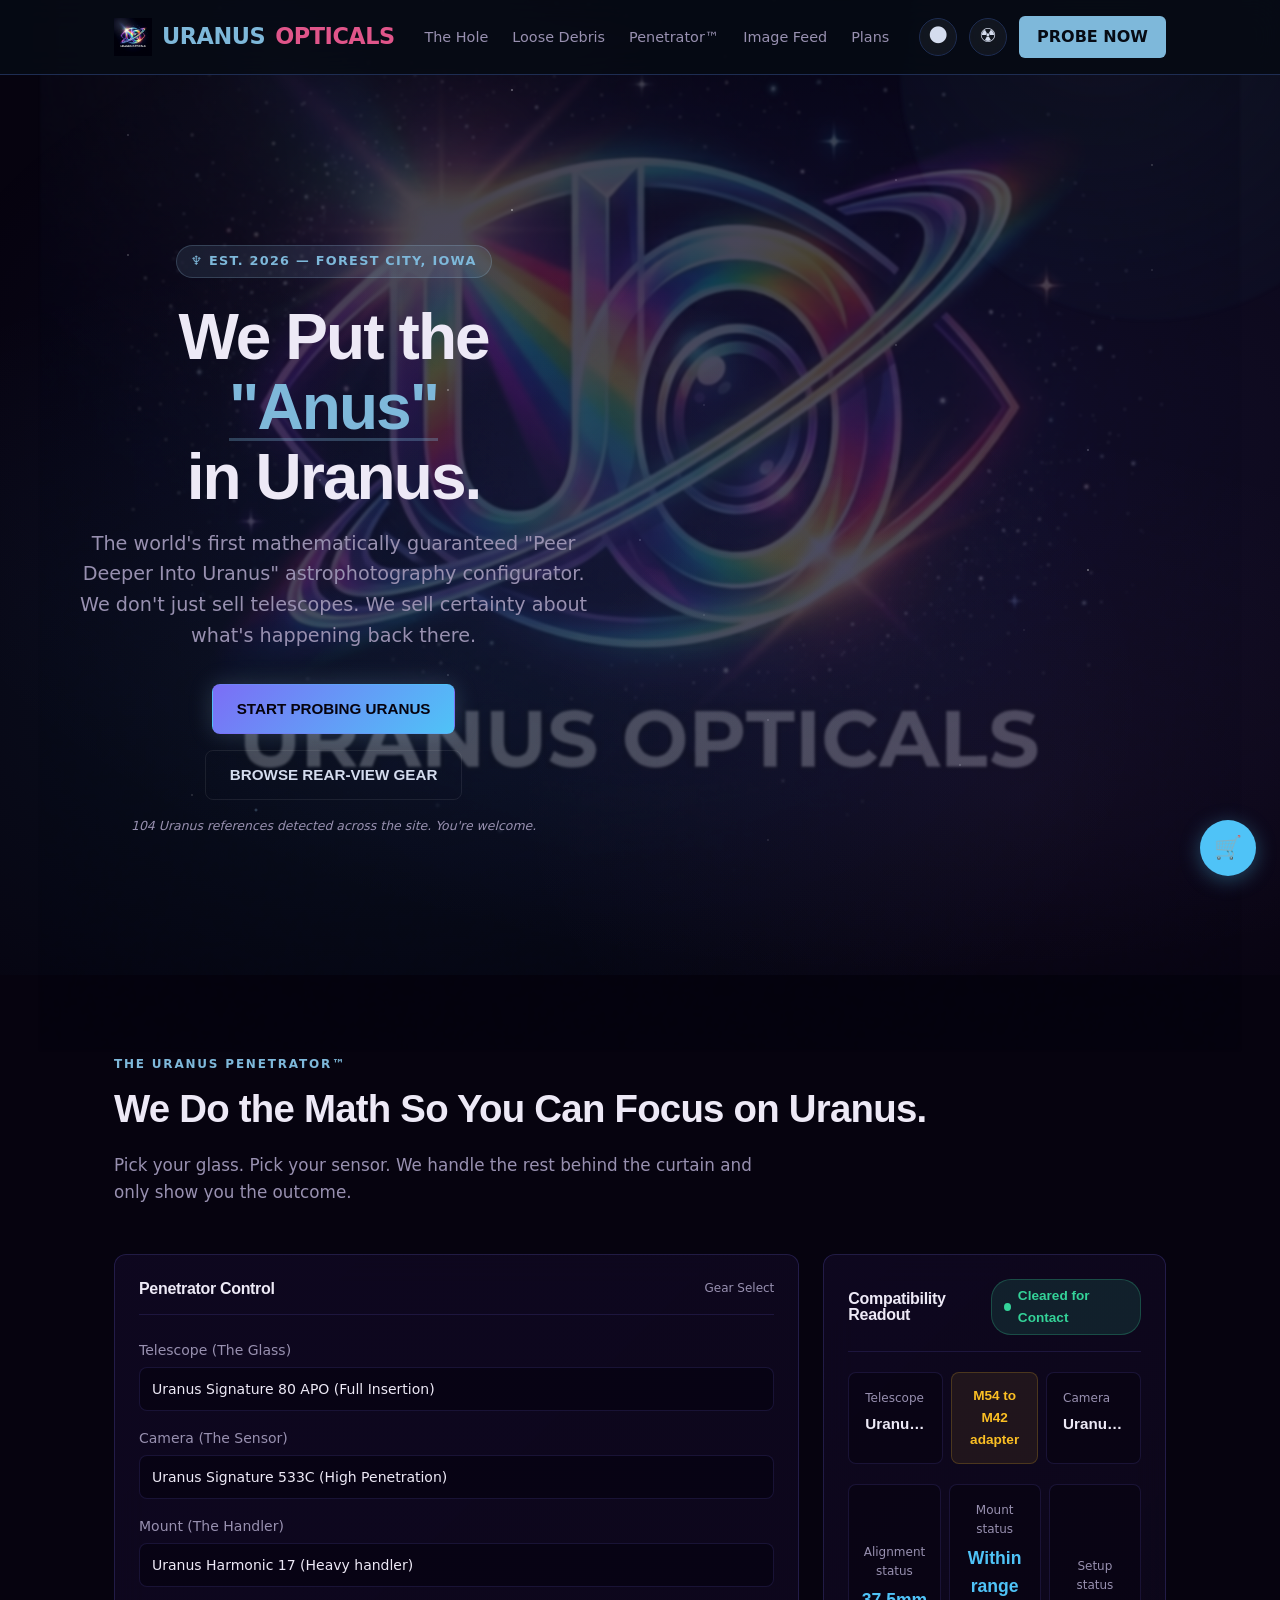
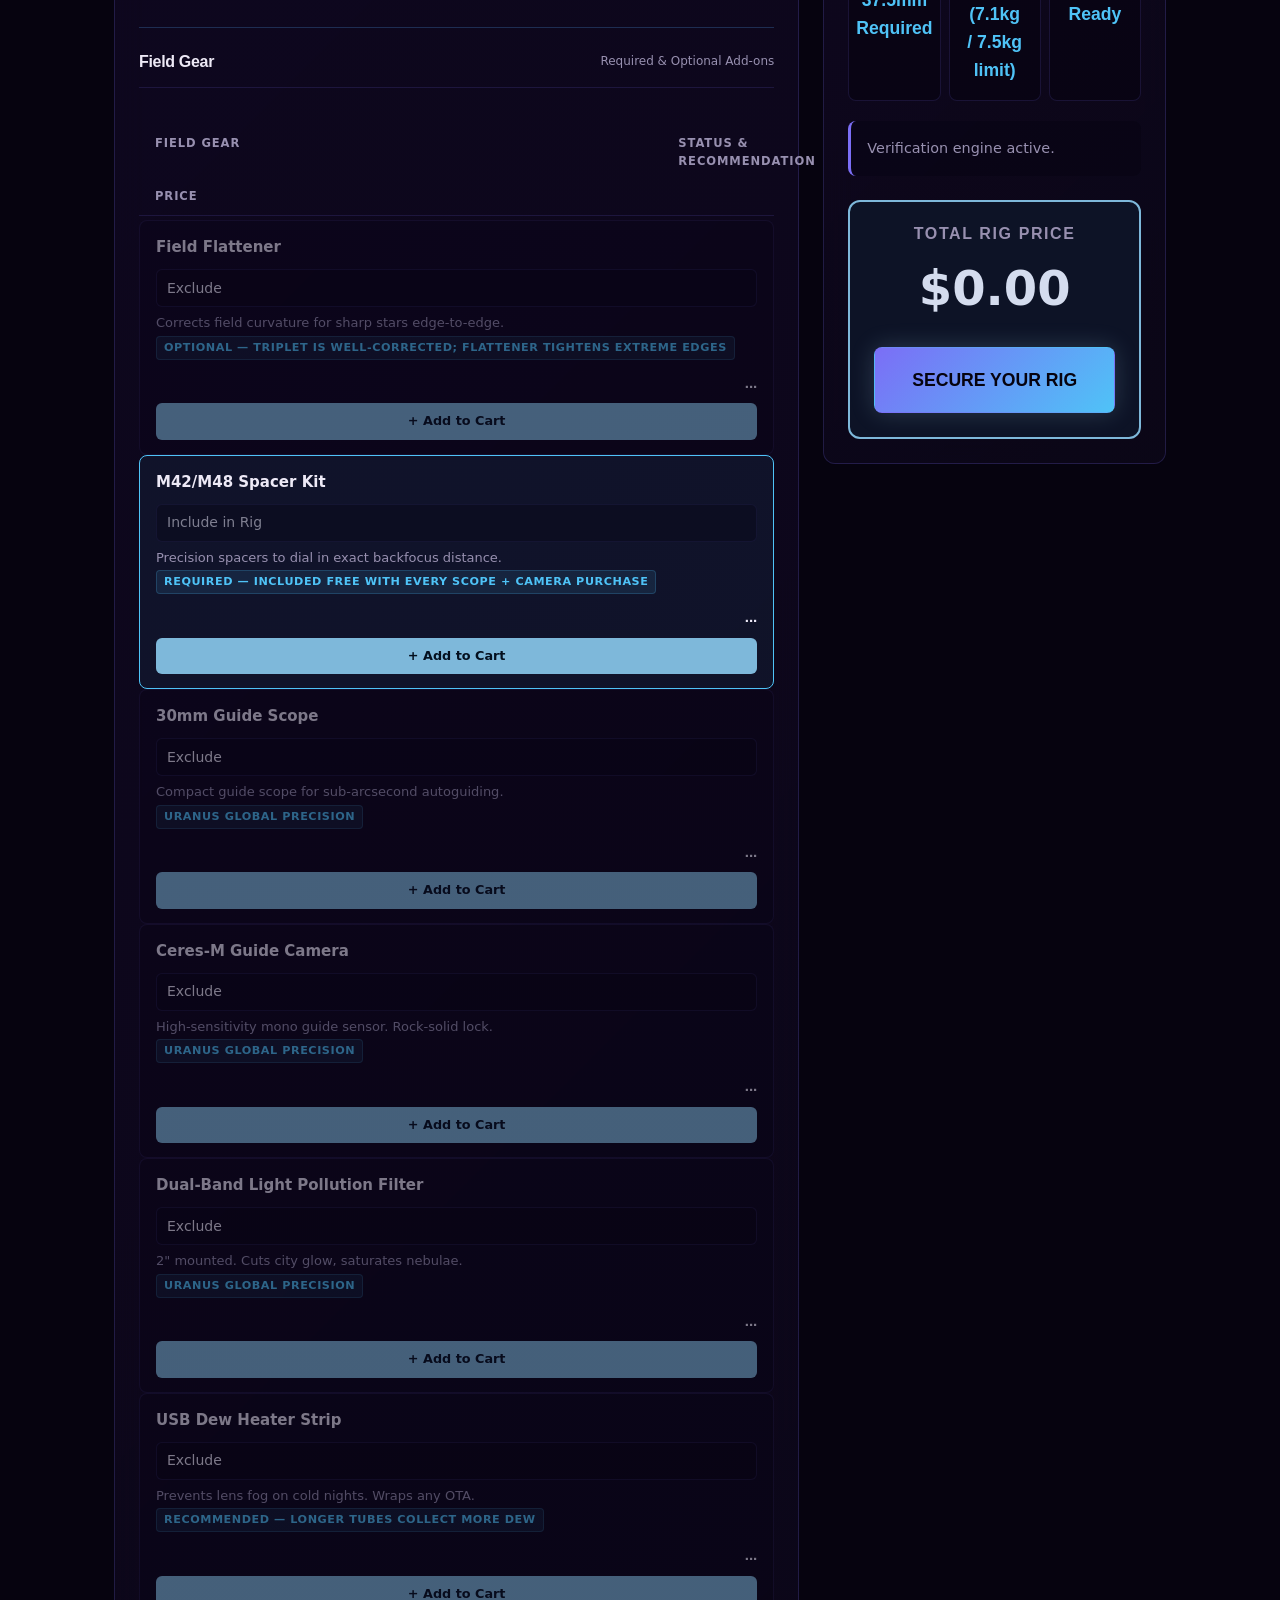
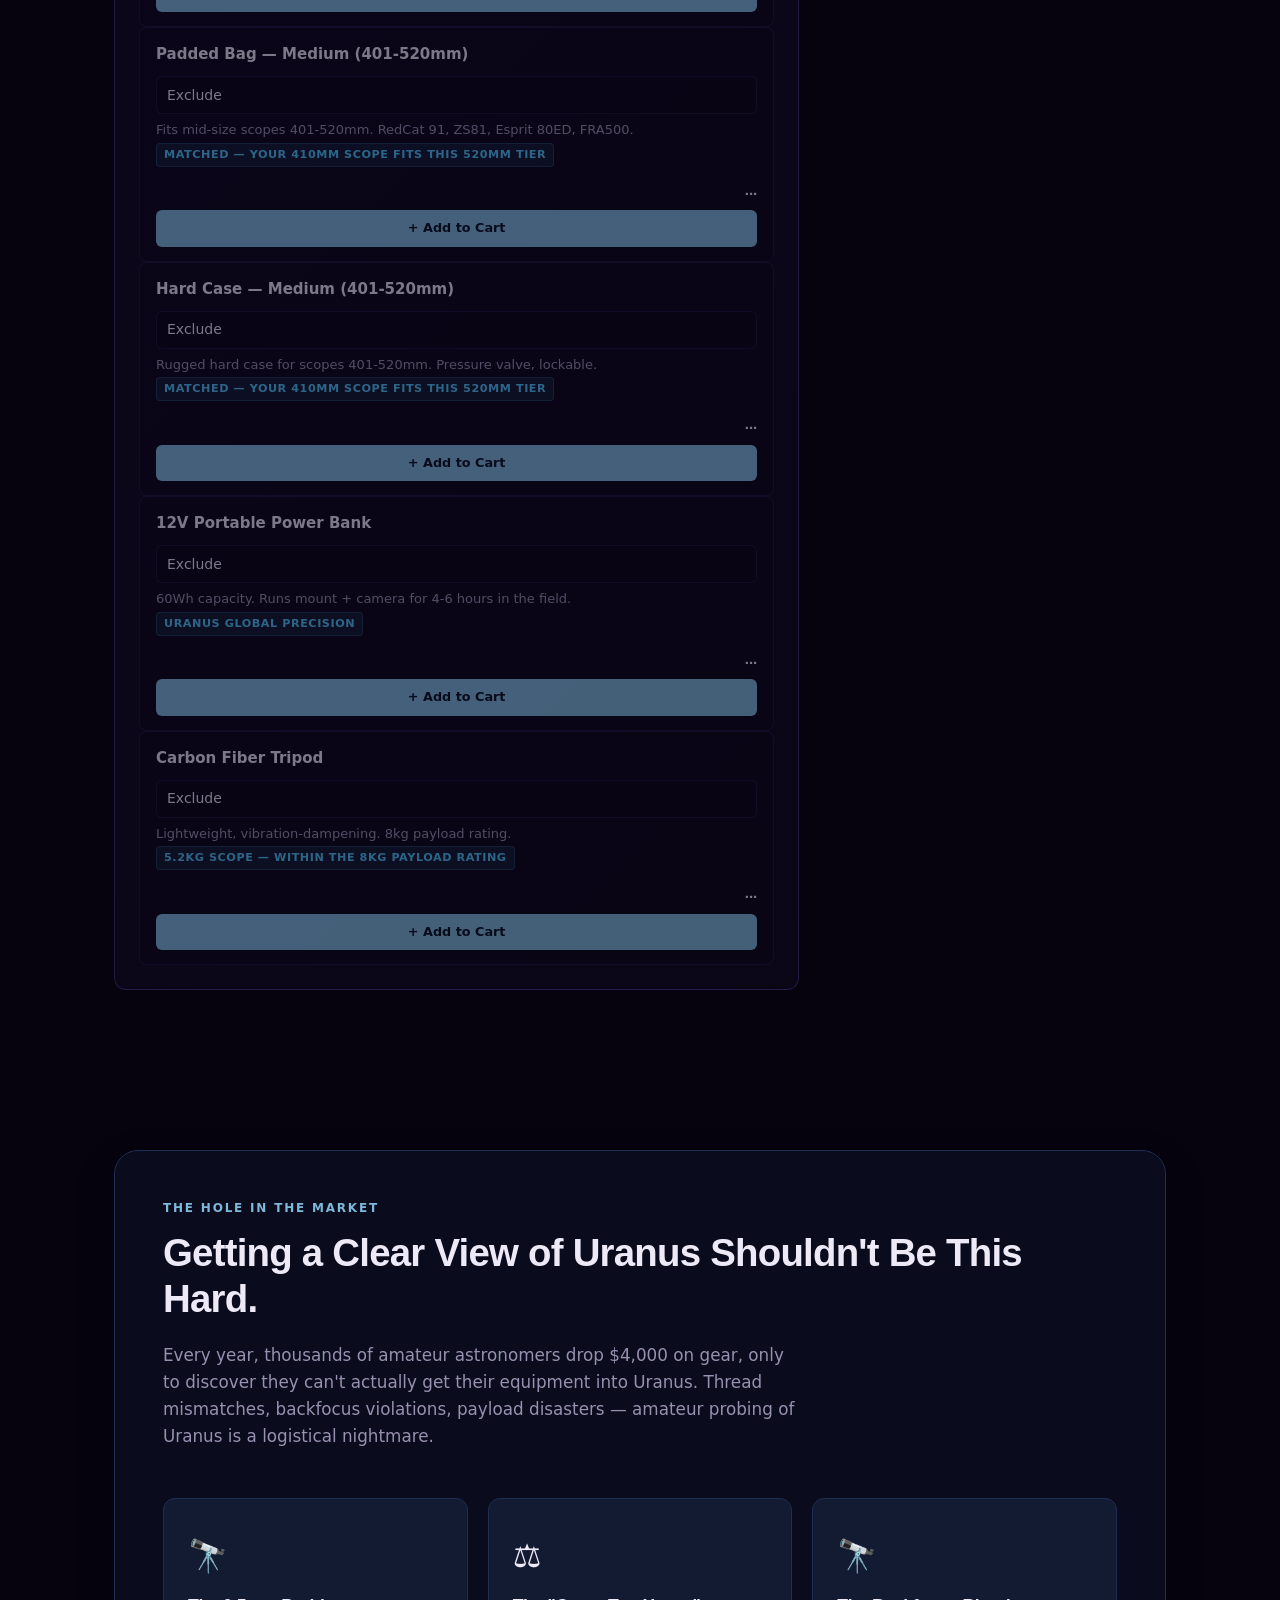
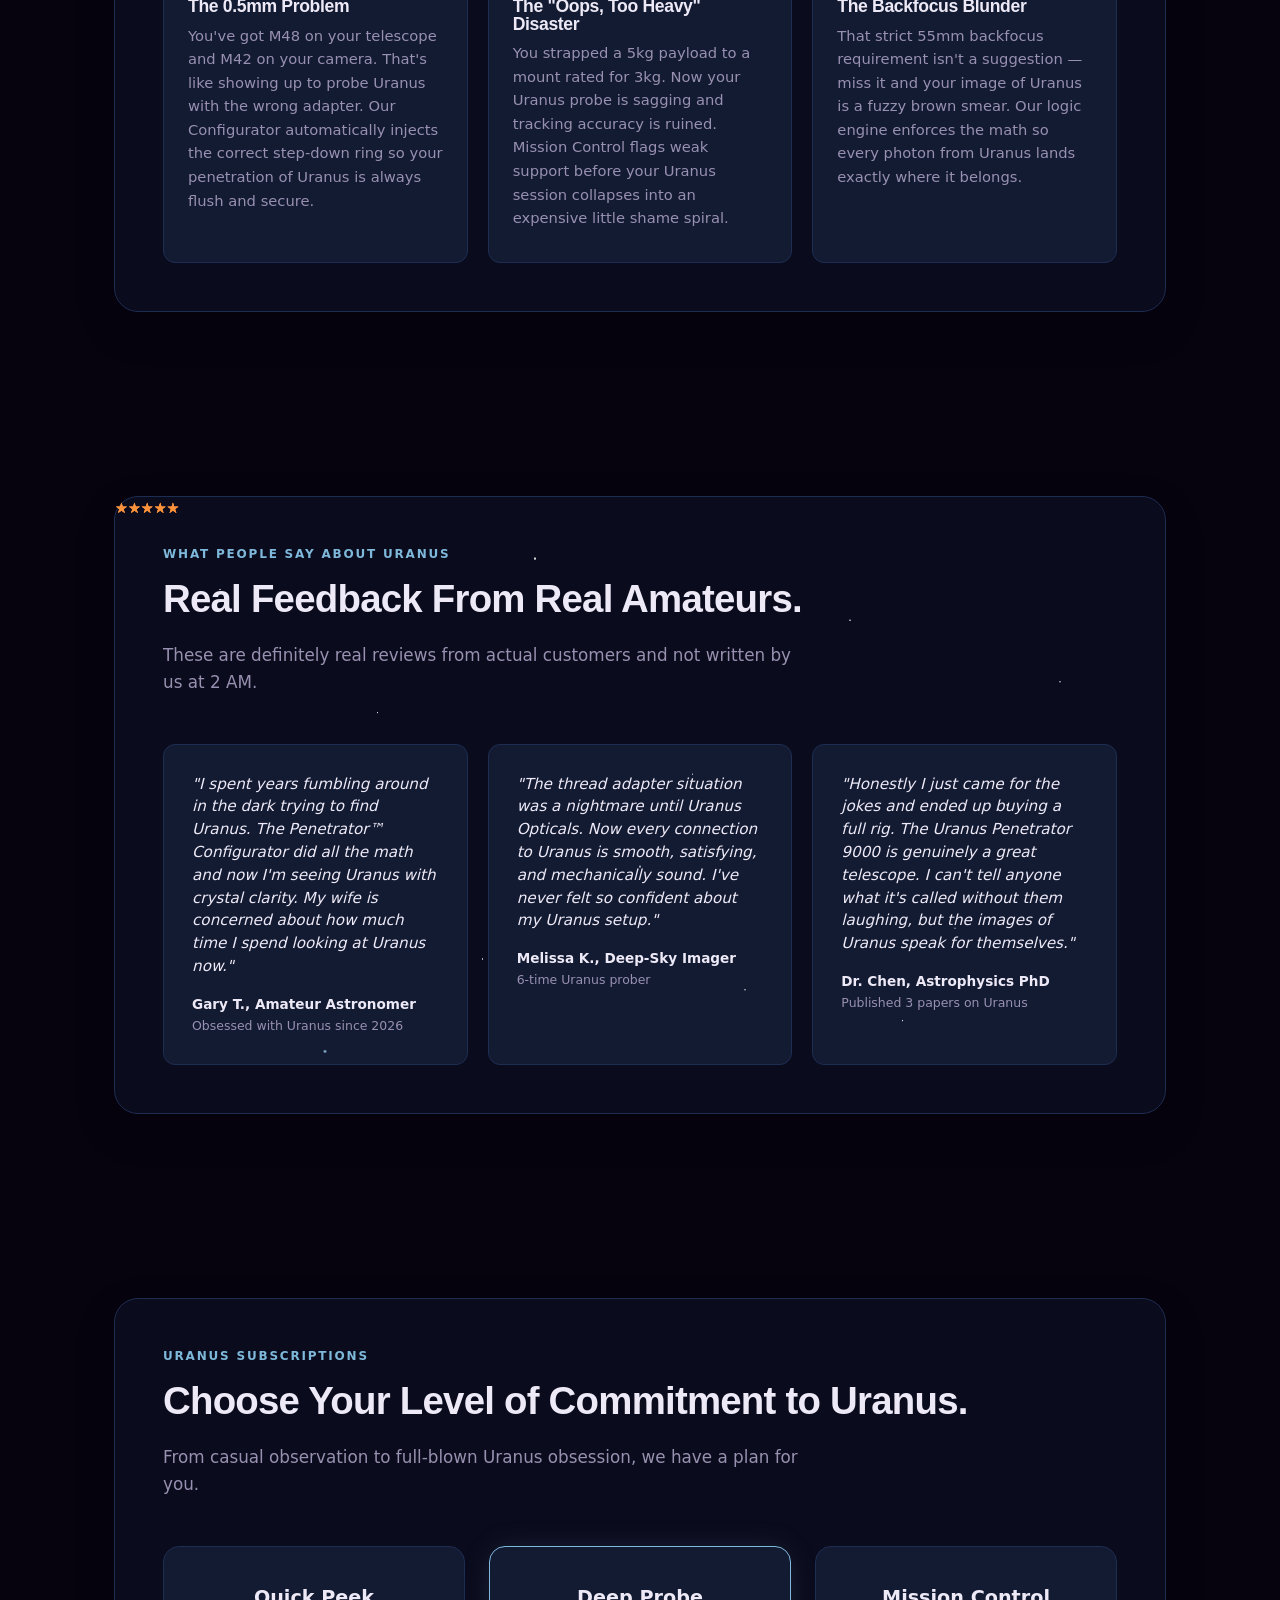
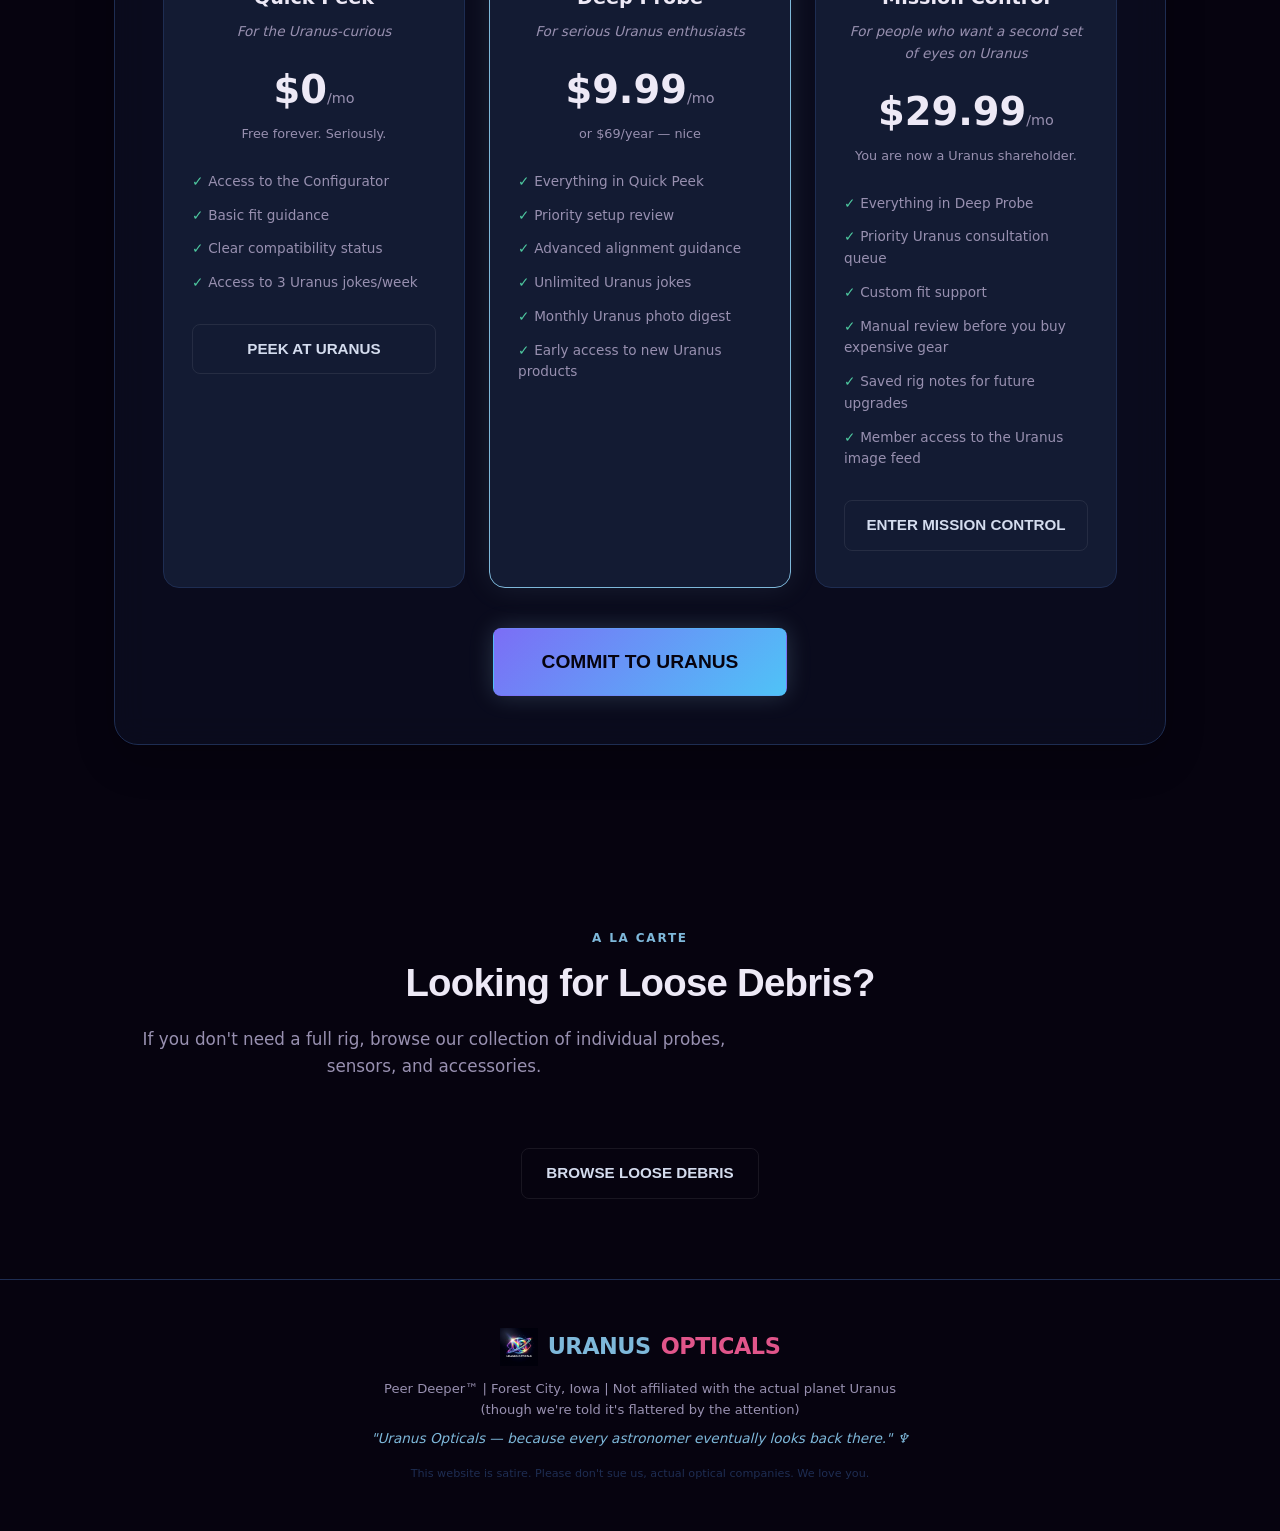
==== commit 29ce2c88: "fix: lock recipe + button in BYO no-match state; bump cache to 2.0.7 When BYO is selected before a t" ====
--- a/index.html
+++ b/index.html
@@ -6,7 +6,7 @@
 <title>URANUS OPTICALS — Peer Deeper</title>
 <link rel="icon" type="image/png" href="assets/logo.png">
 <link rel="stylesheet" href="styles.css?v=2.0.4">
-<script src="app.js?v=2.0.6" defer></script>
+<script src="app.js?v=2.0.7" defer></script>
 
 </head>
 <body>
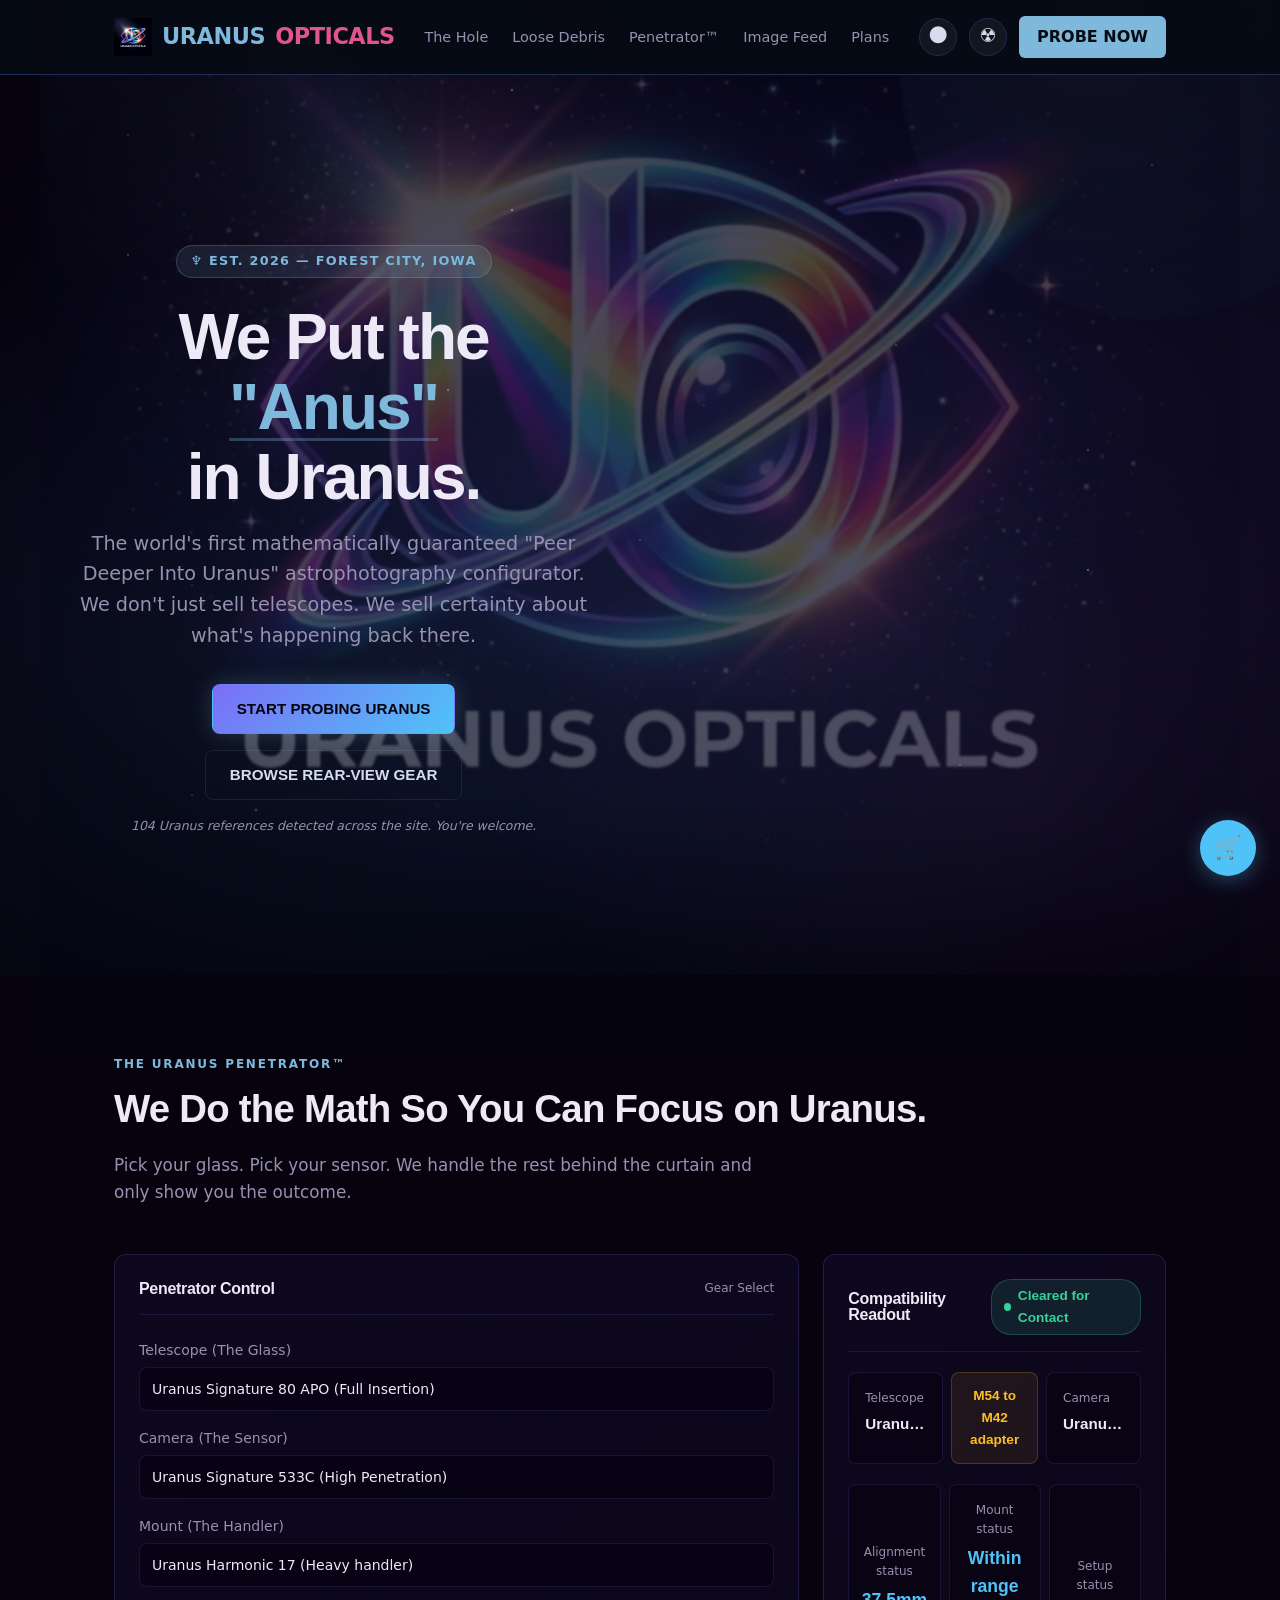
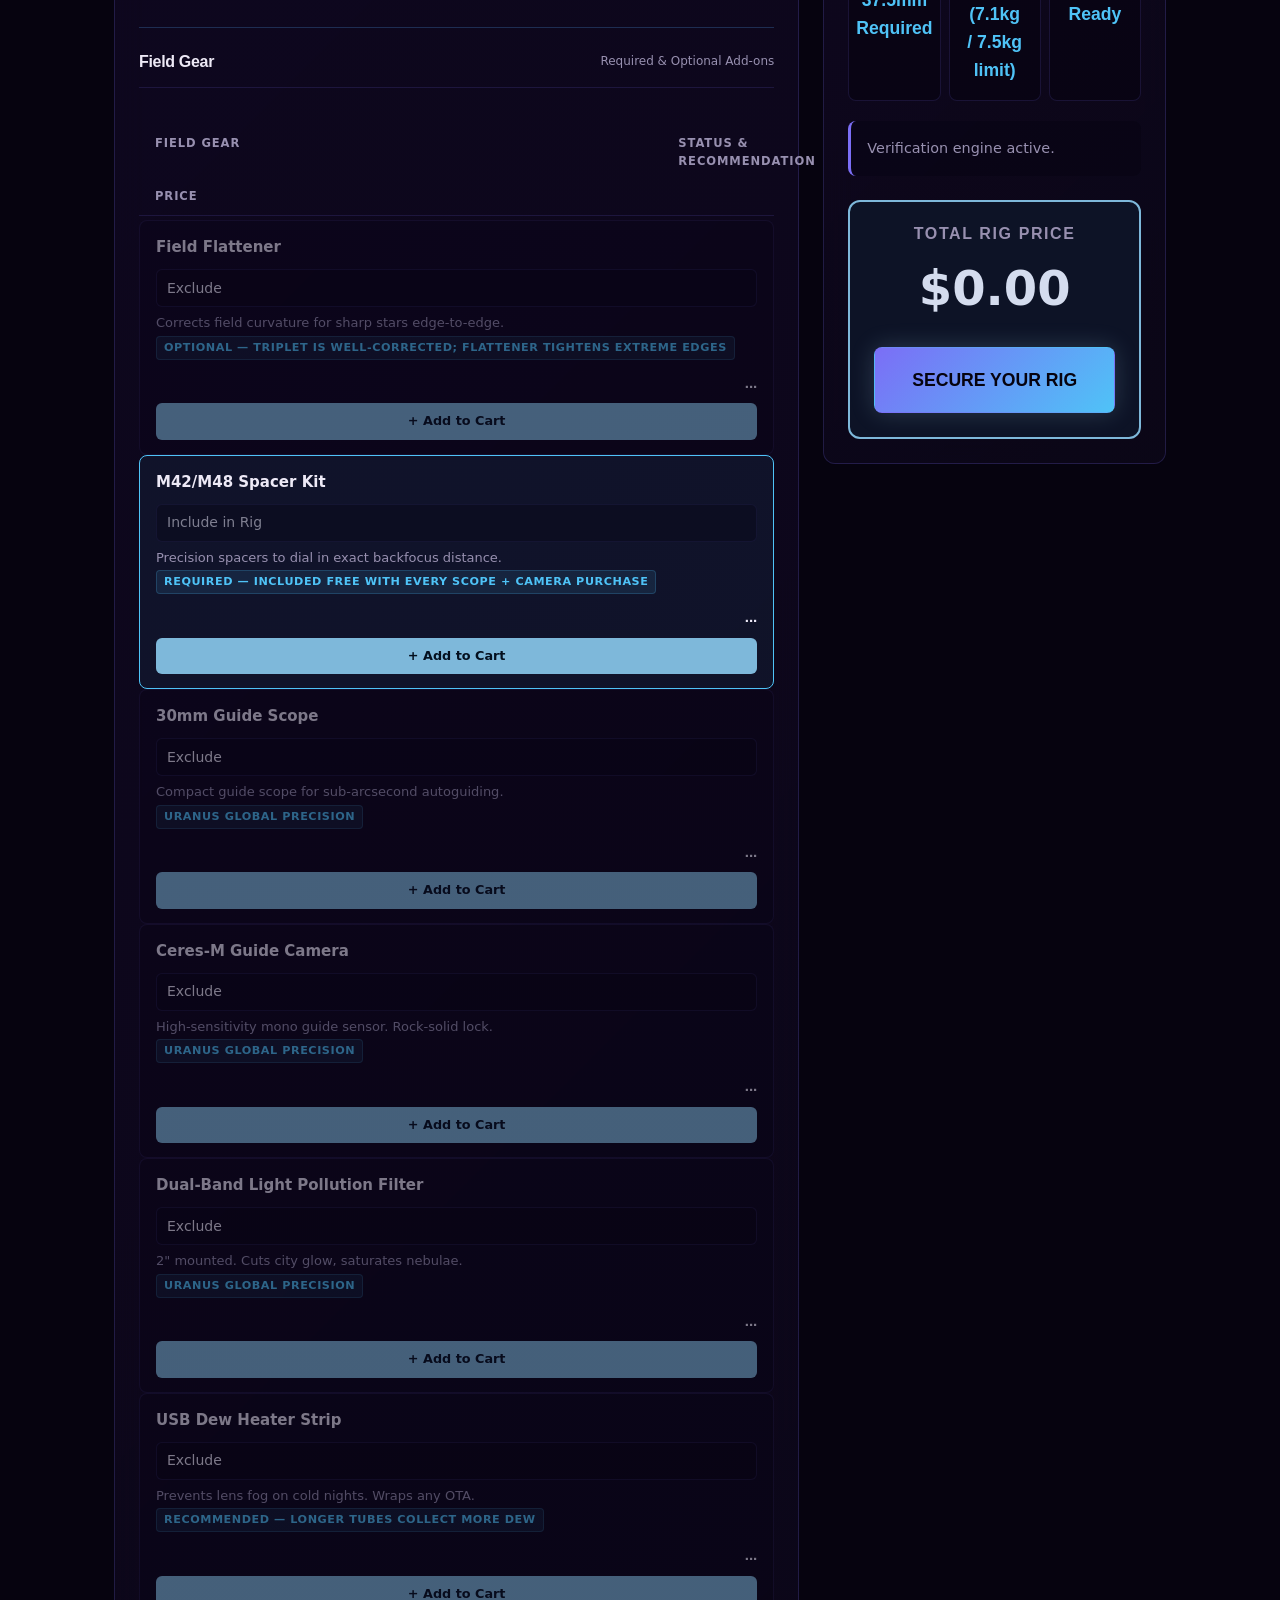
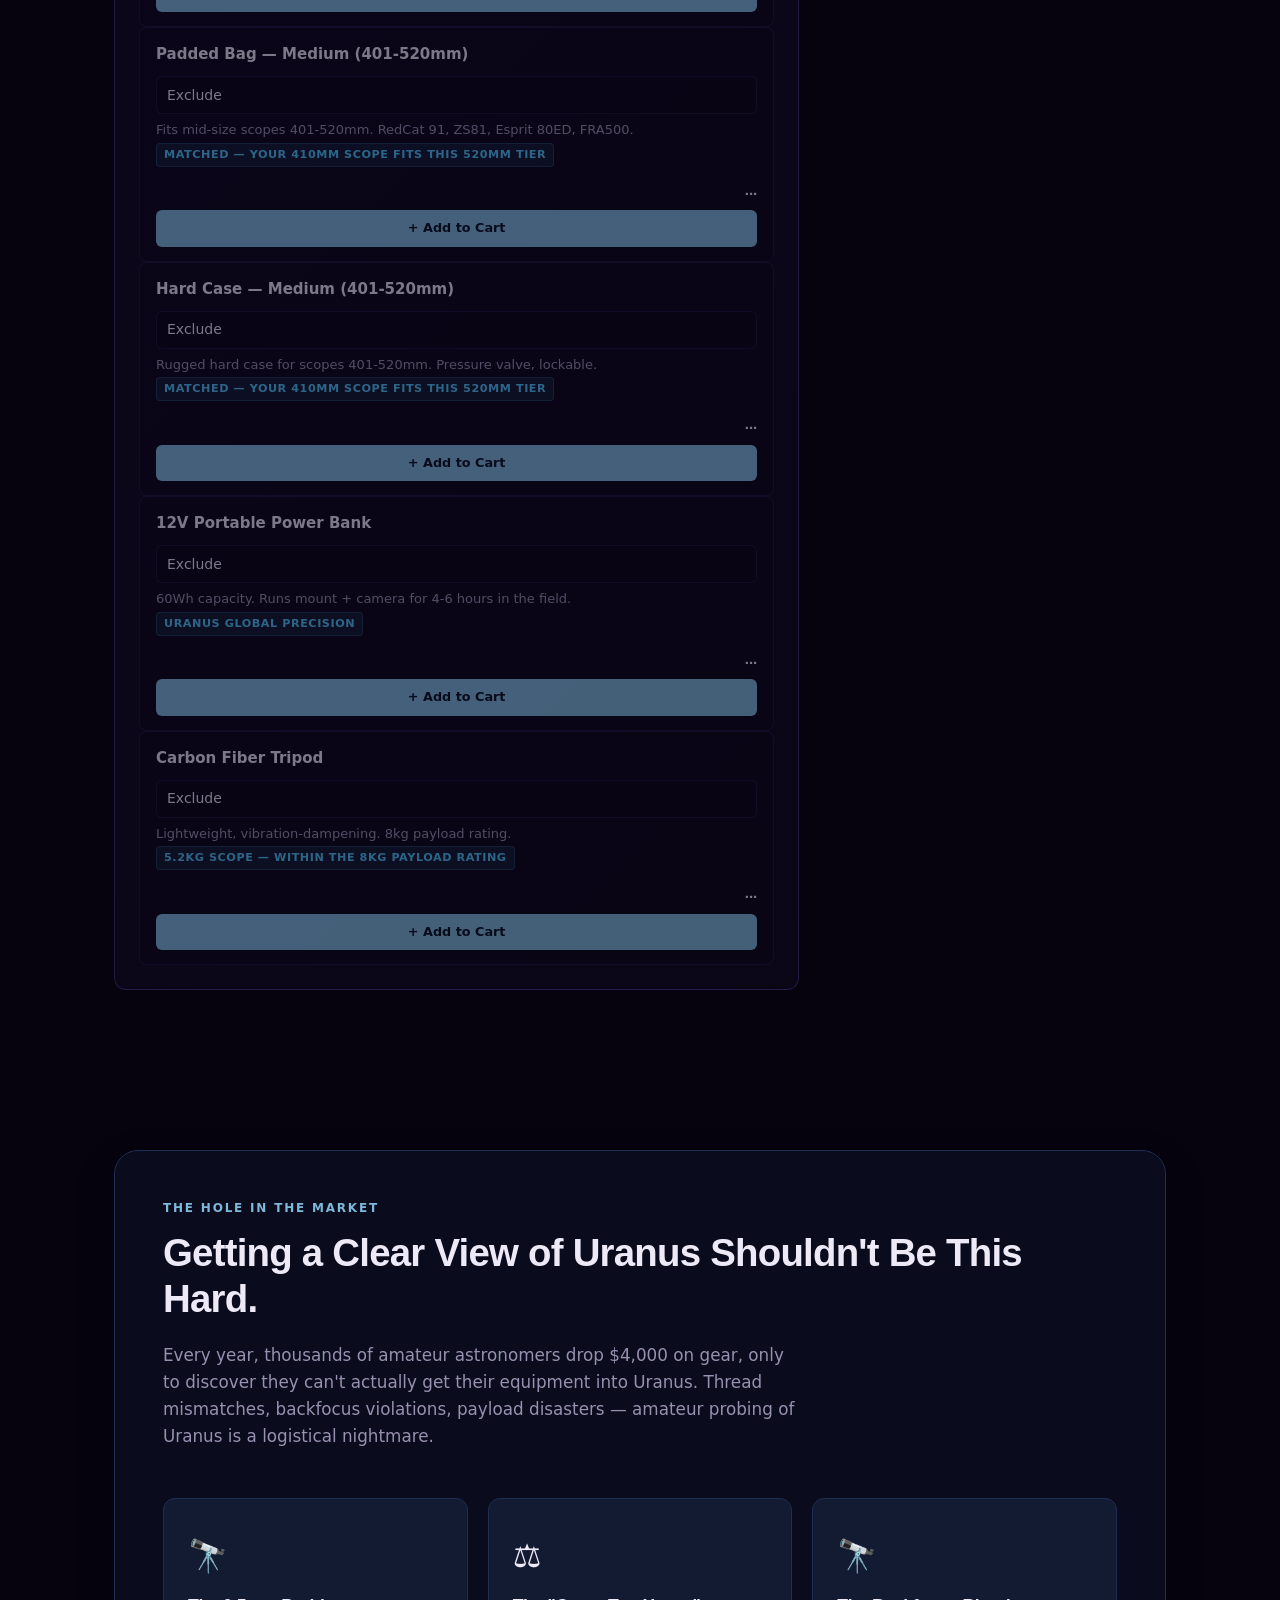
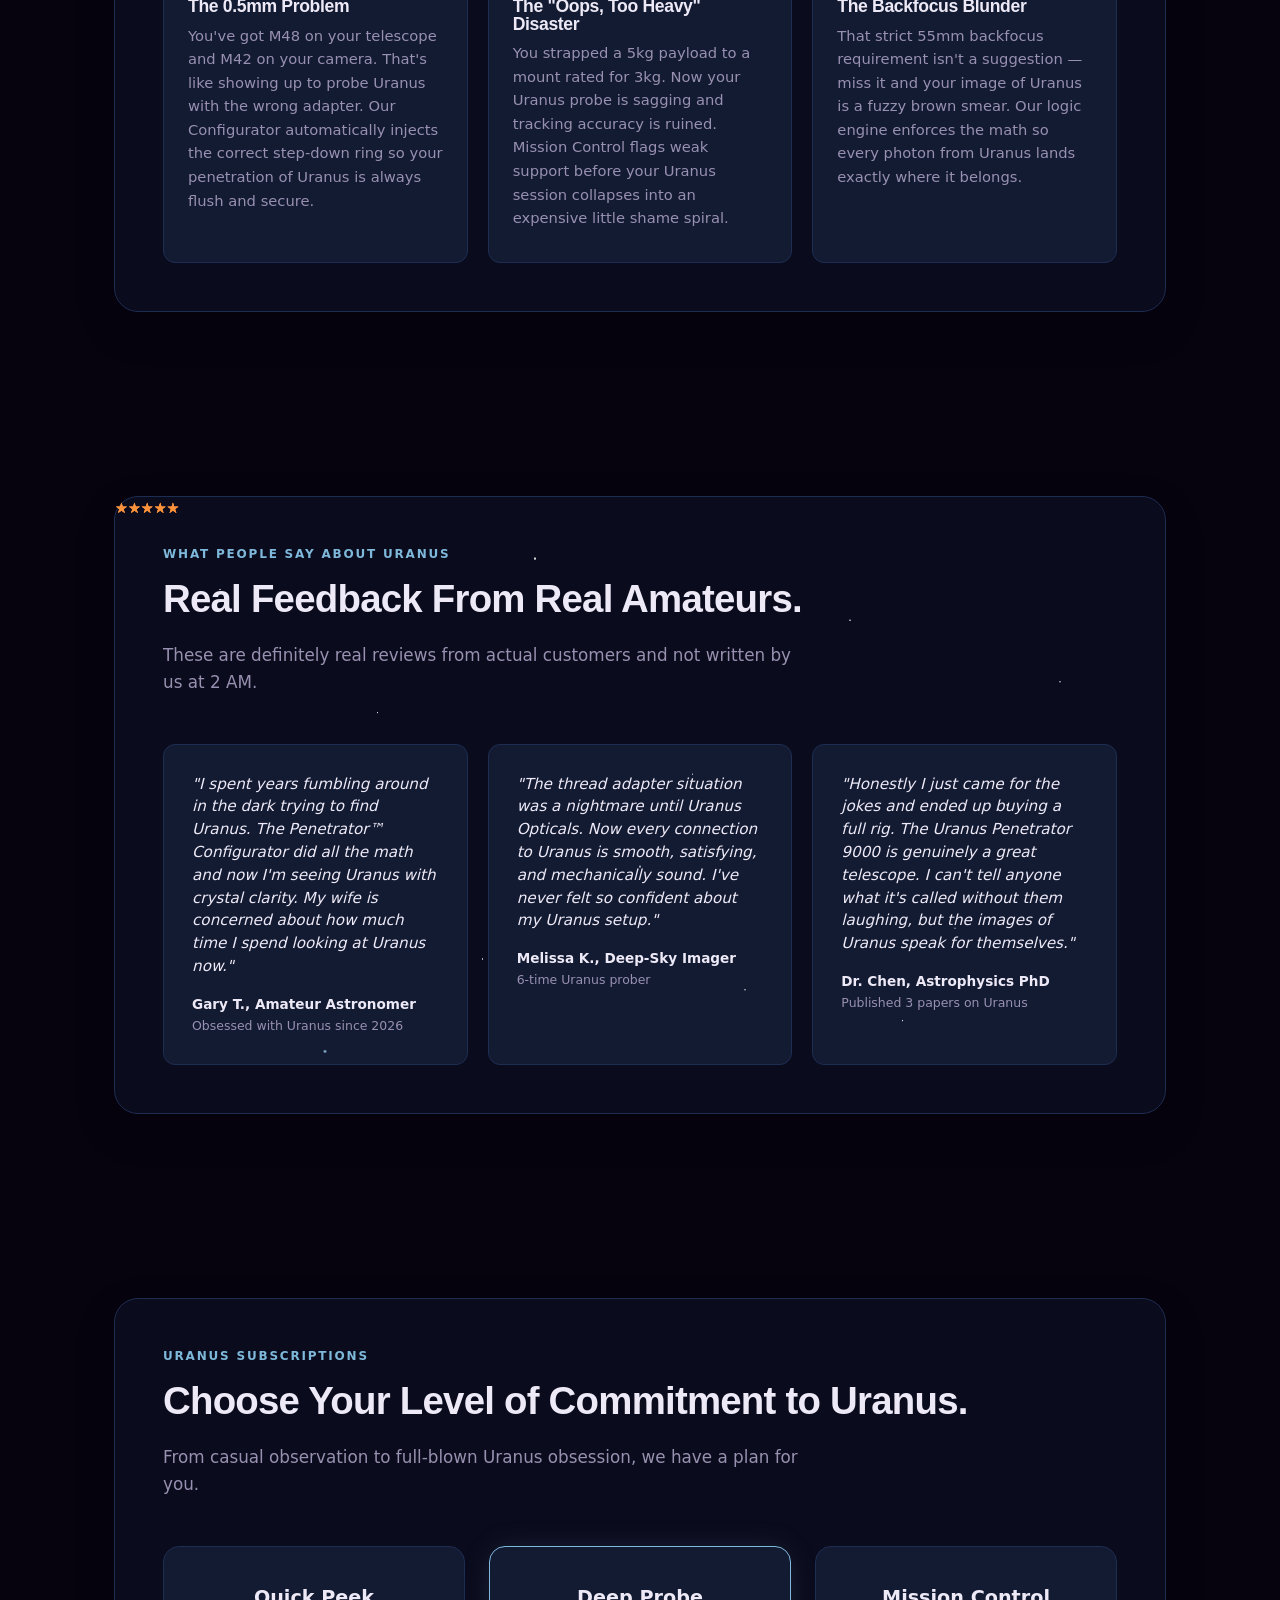
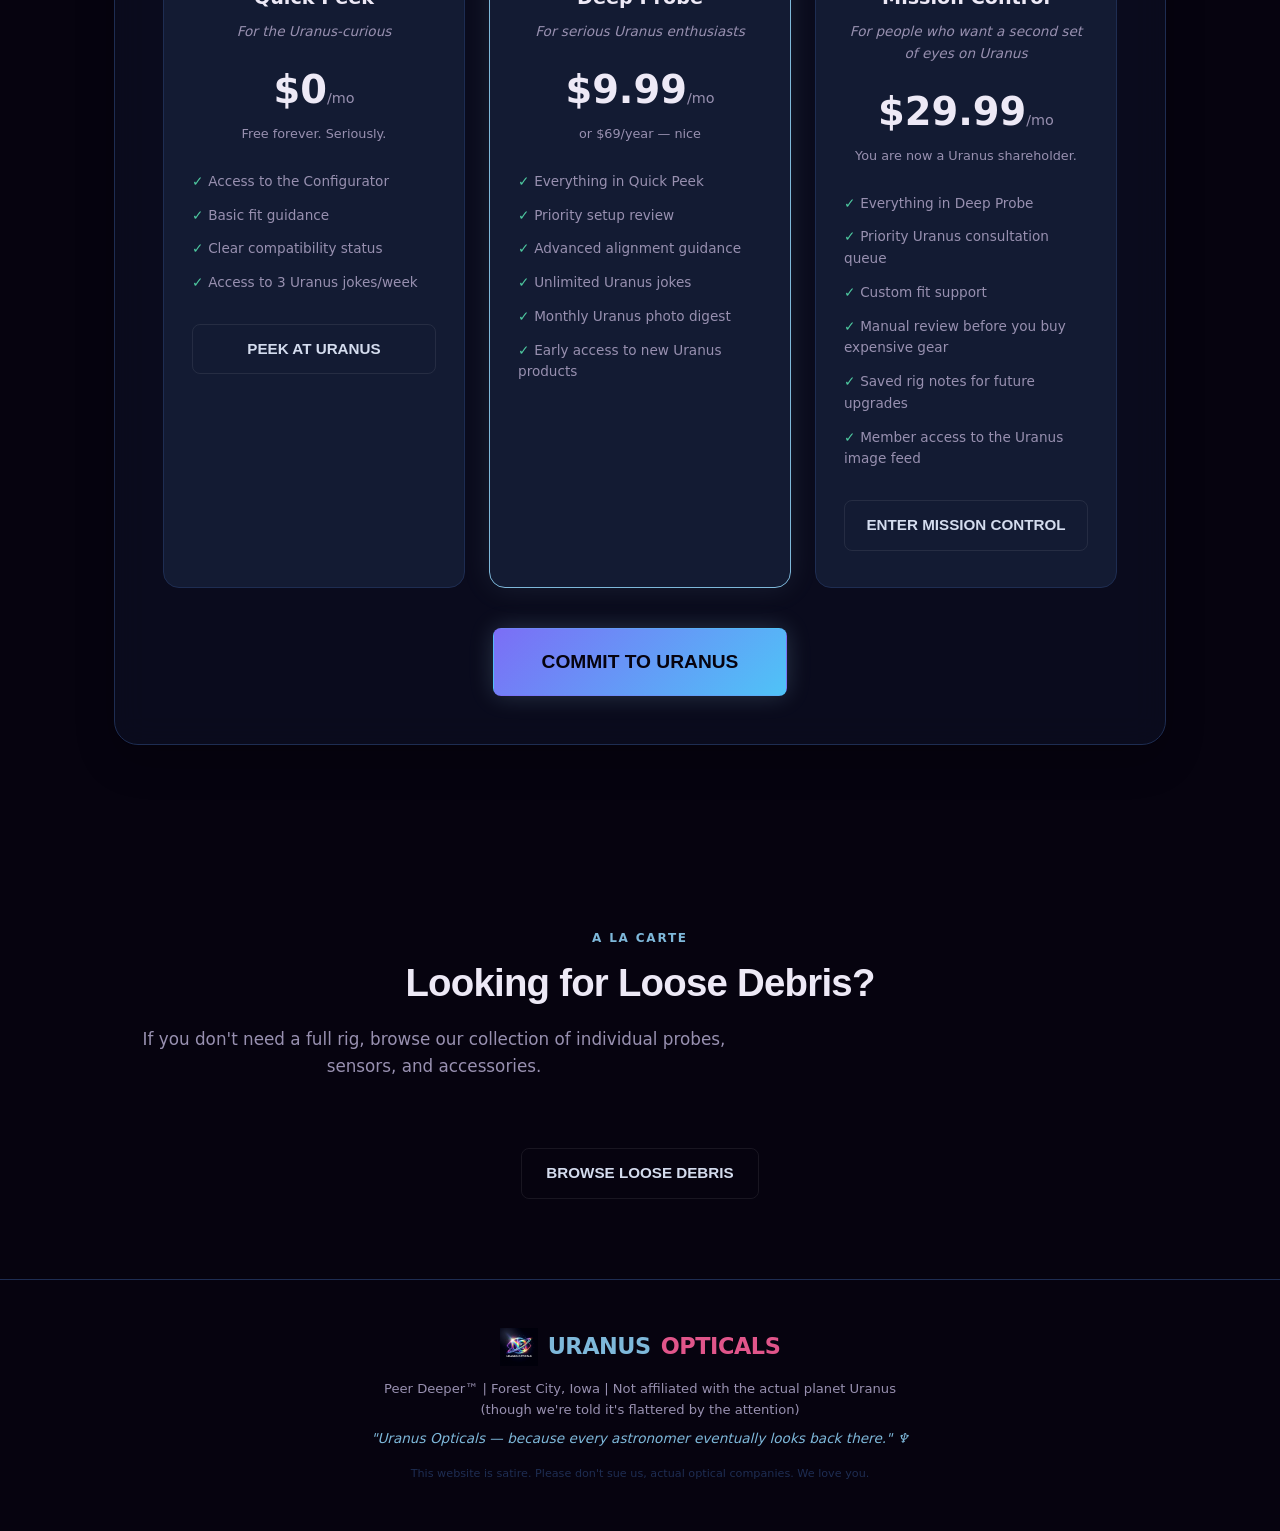
==== commit 8d824626: "feat: success modal on paid quote return showing the unlocked recipe After Stripe verifies the $5 qu" ====
--- a/index.html
+++ b/index.html
@@ -6,7 +6,7 @@
 <title>URANUS OPTICALS — Peer Deeper</title>
 <link rel="icon" type="image/png" href="assets/logo.png">
 <link rel="stylesheet" href="styles.css?v=2.0.4">
-<script src="app.js?v=2.0.7" defer></script>
+<script src="app.js?v=2.0.8" defer></script>
 
 </head>
 <body>
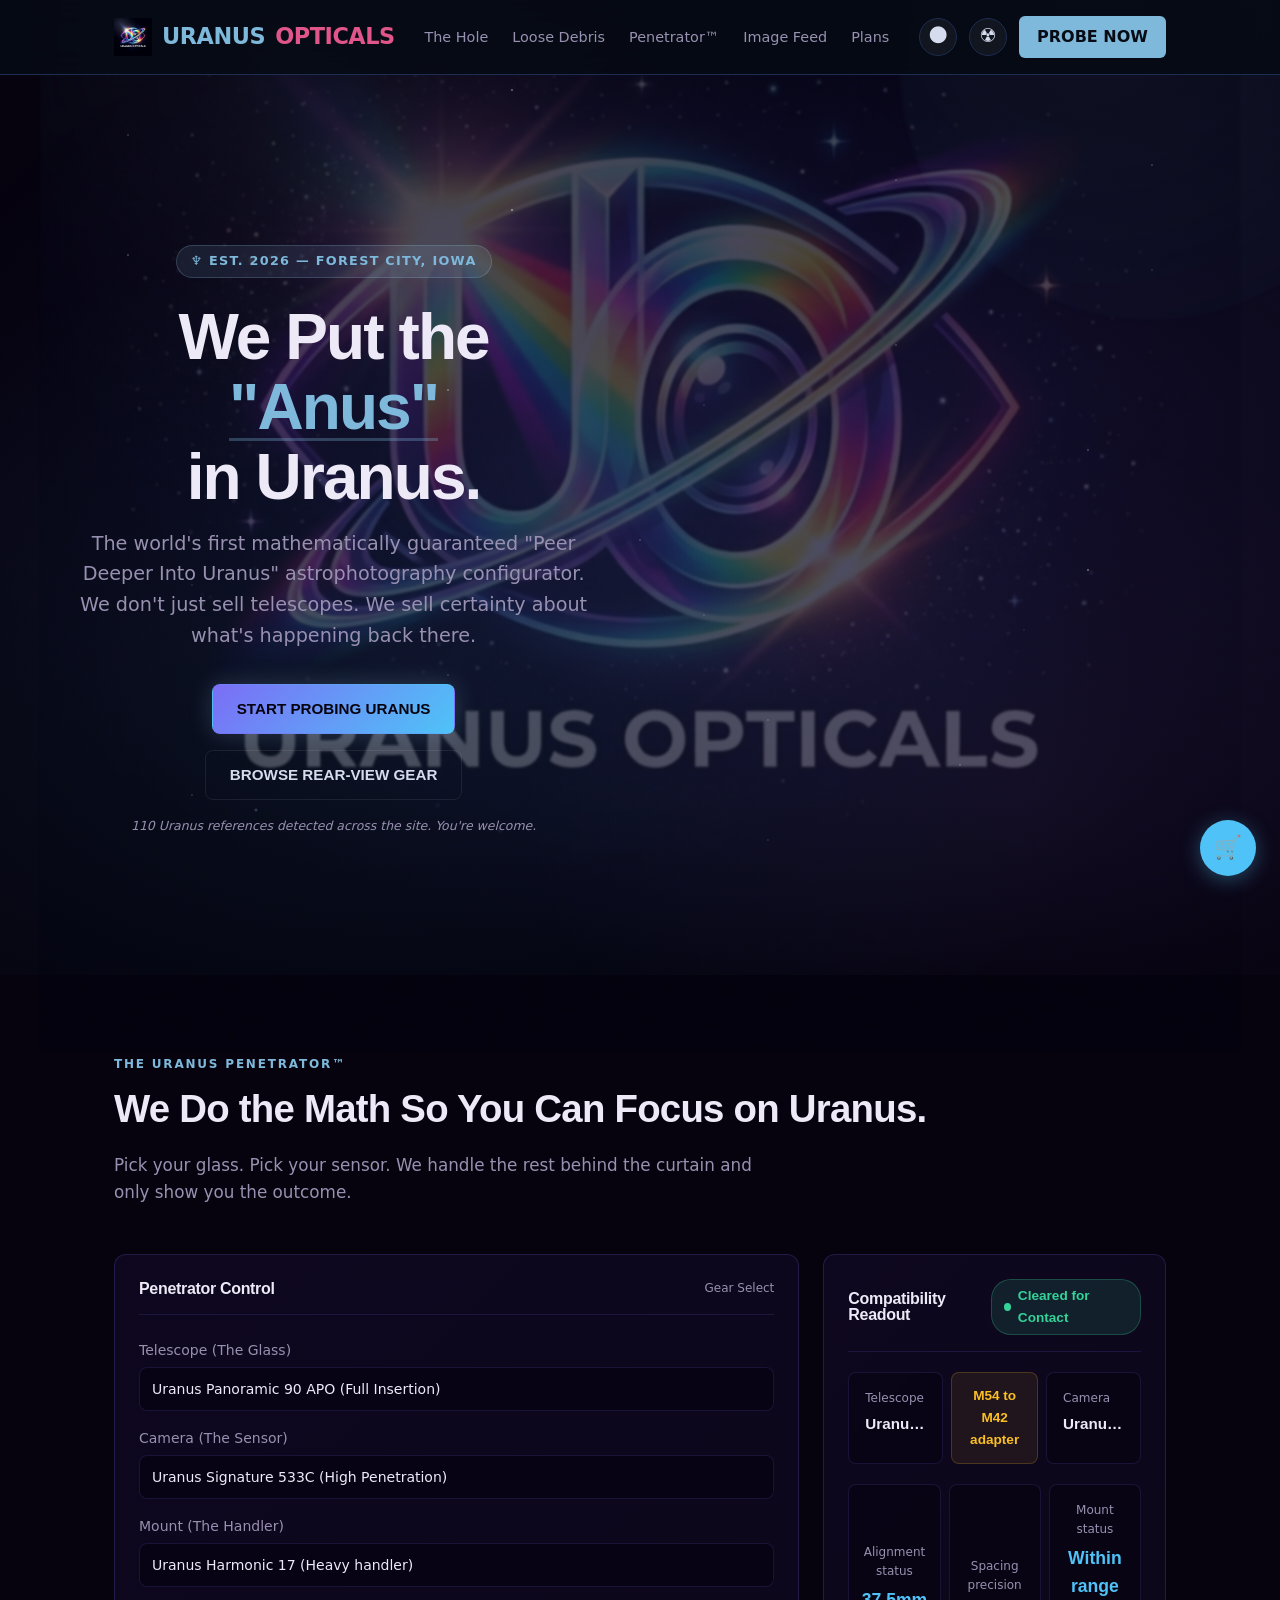
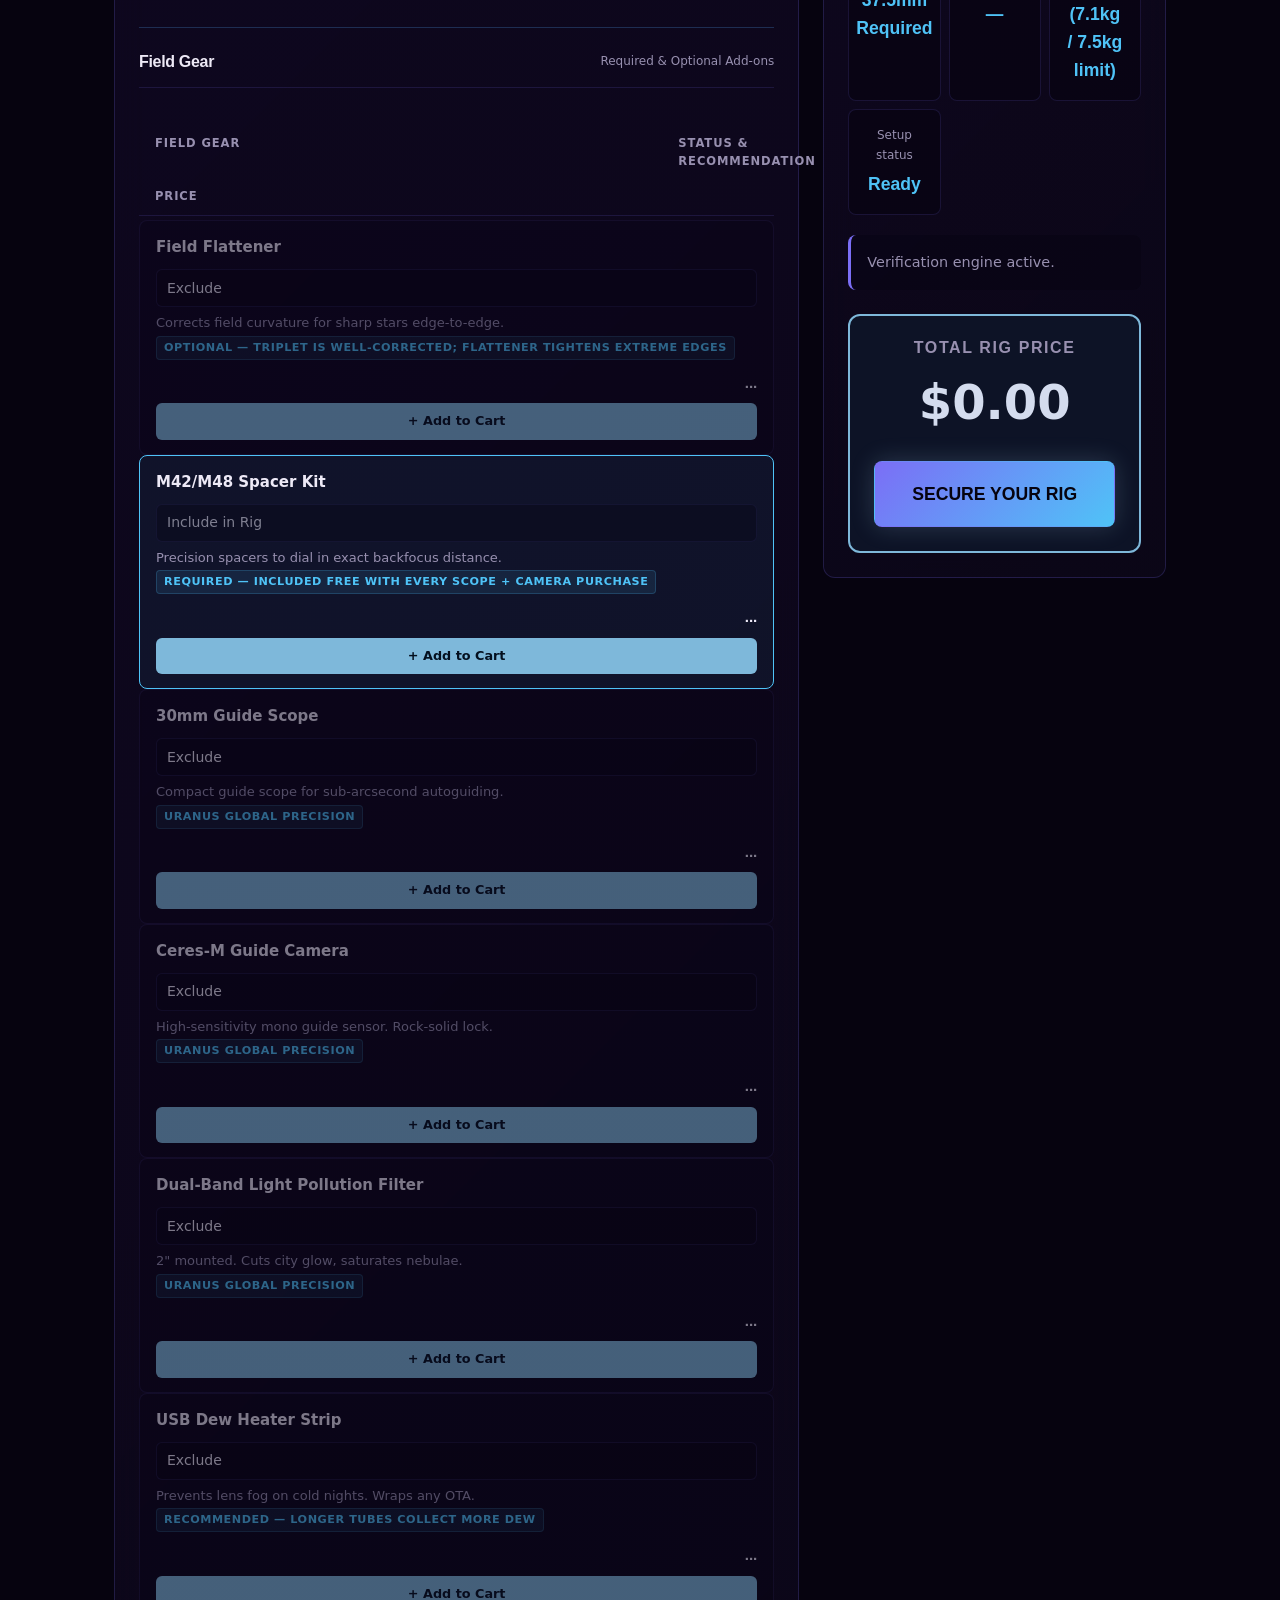
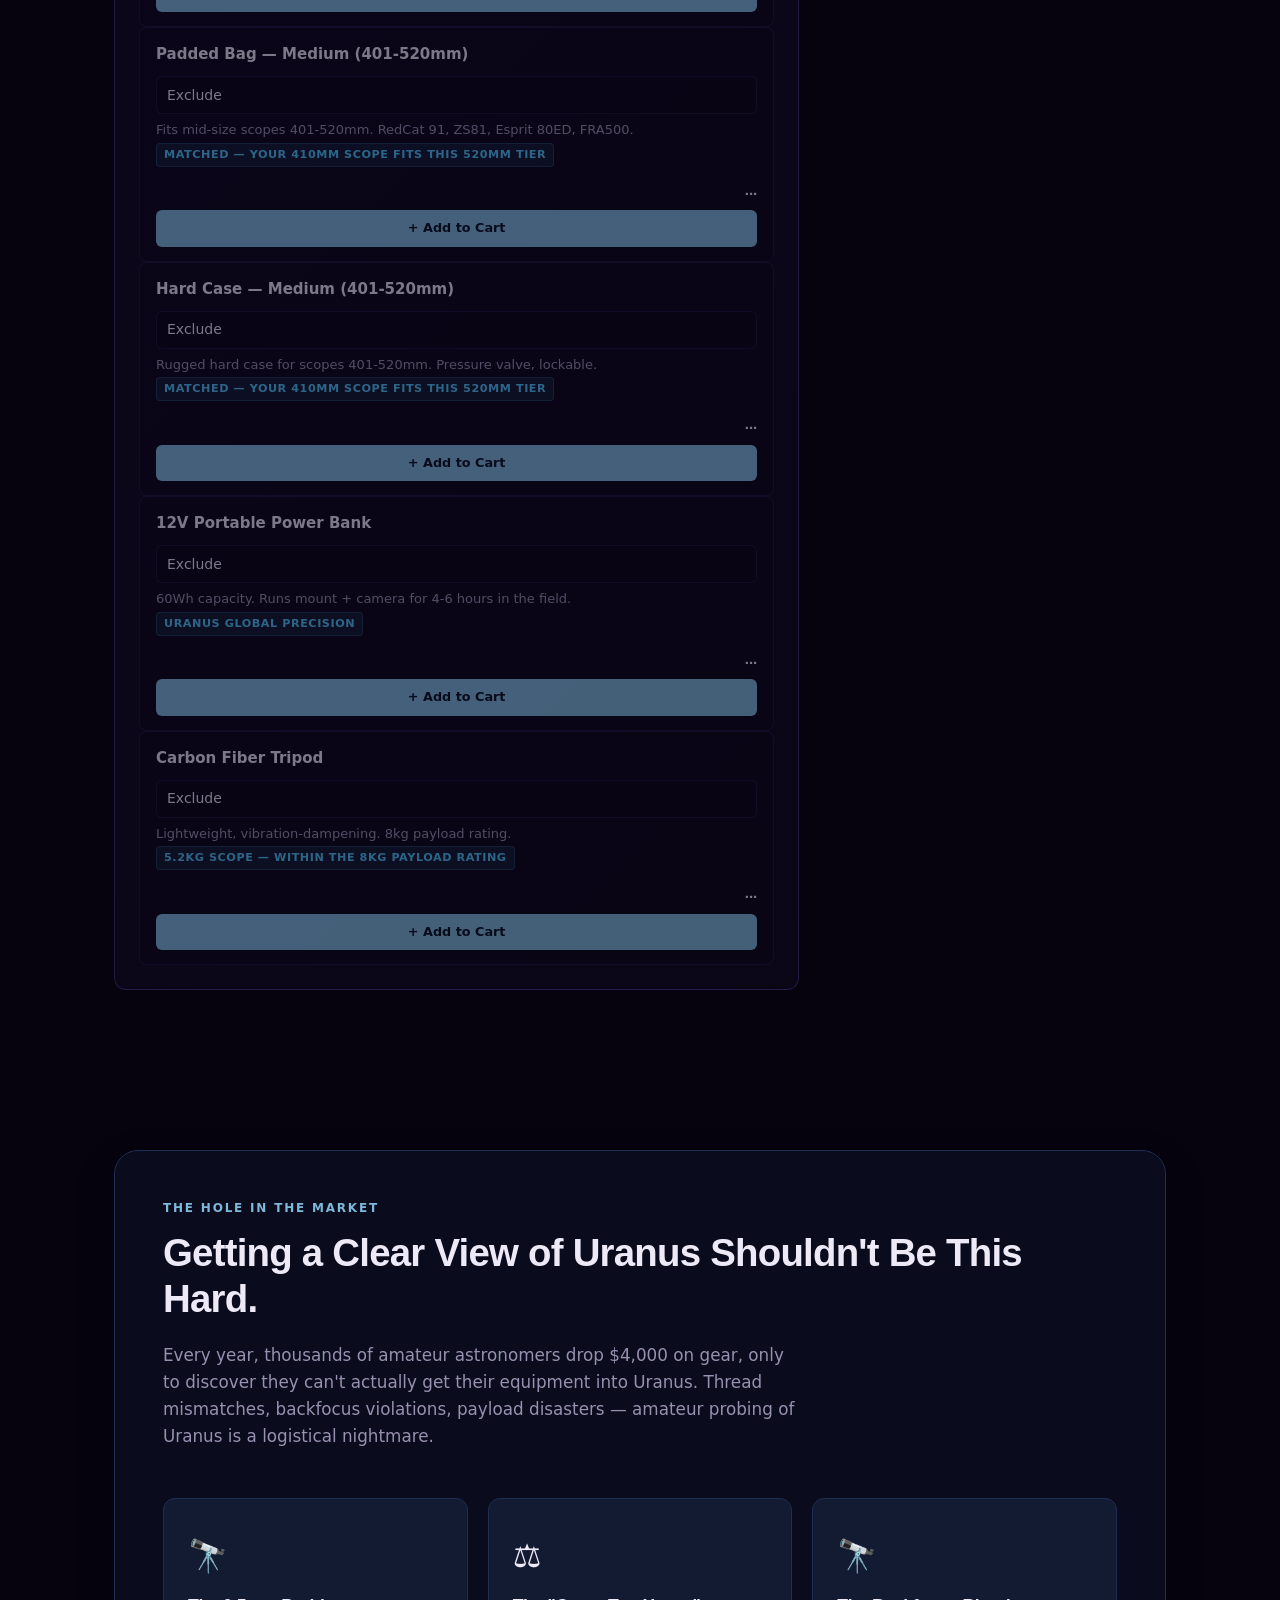
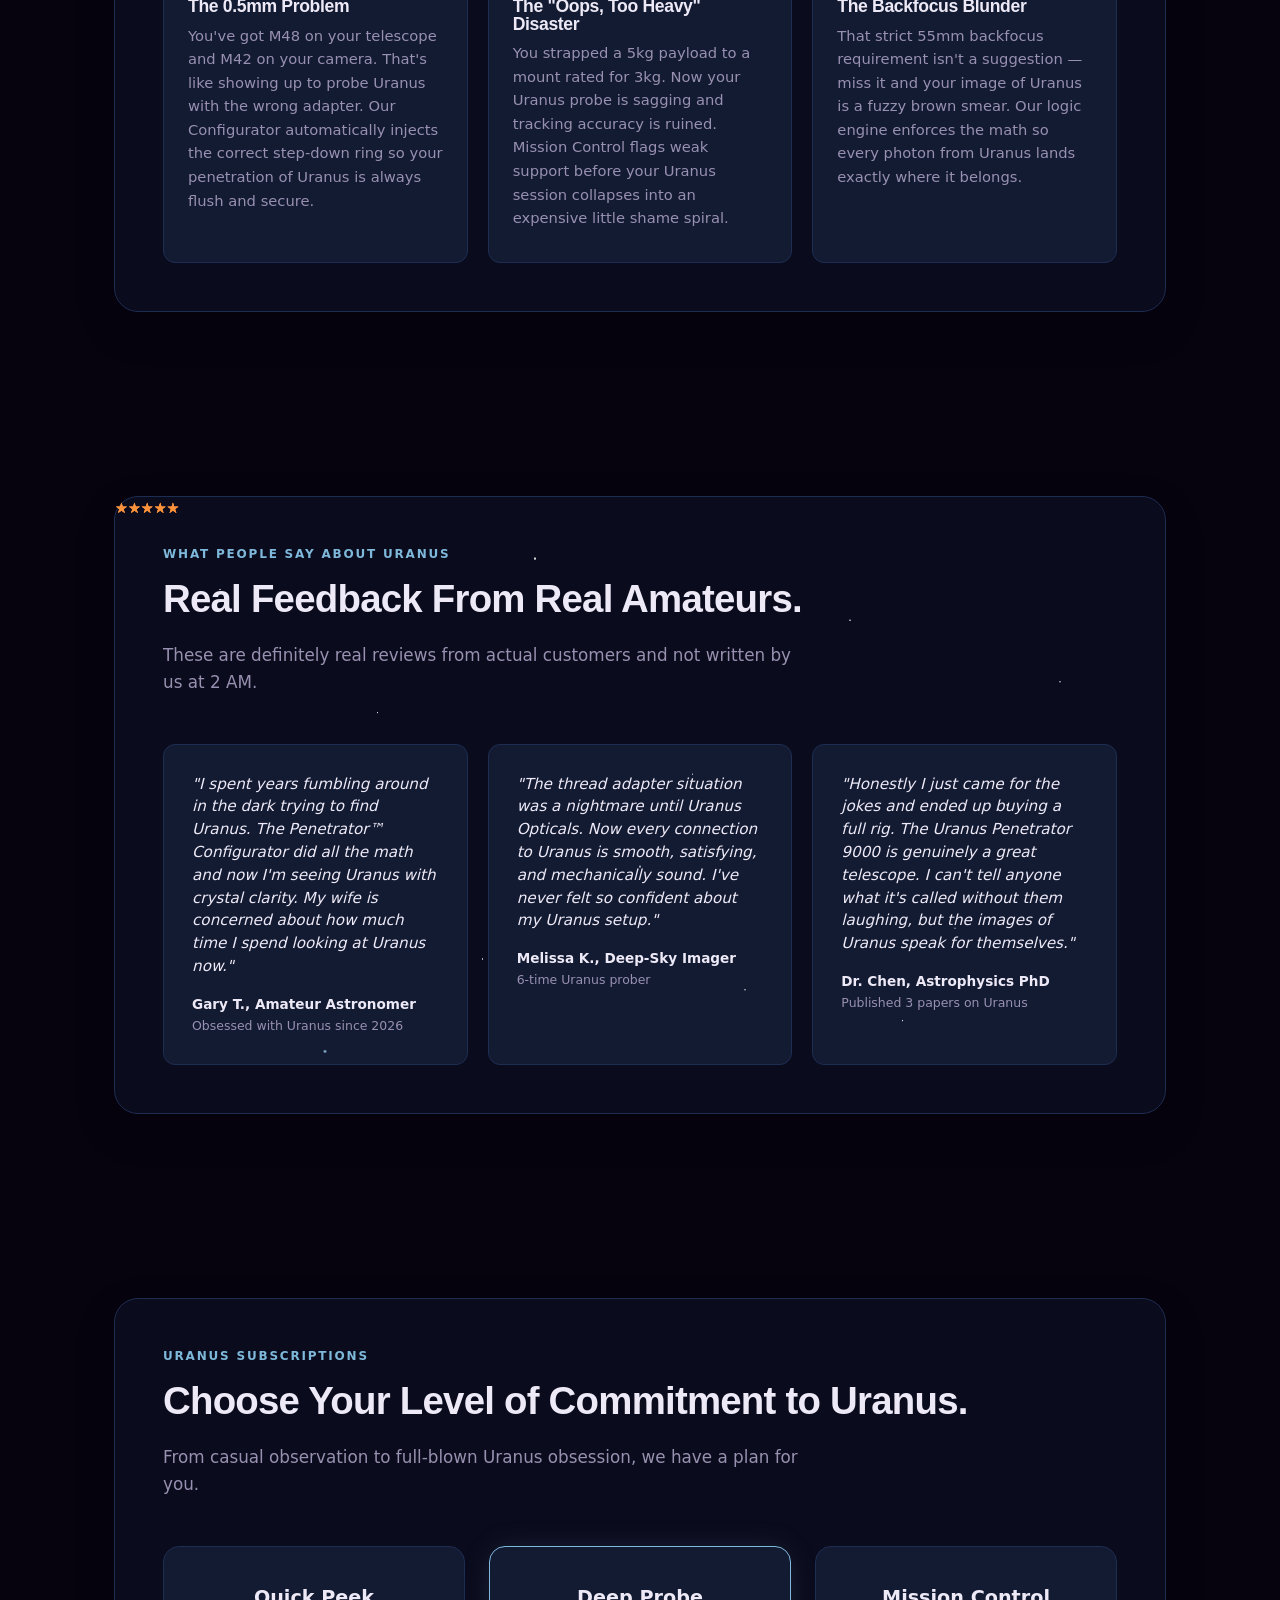
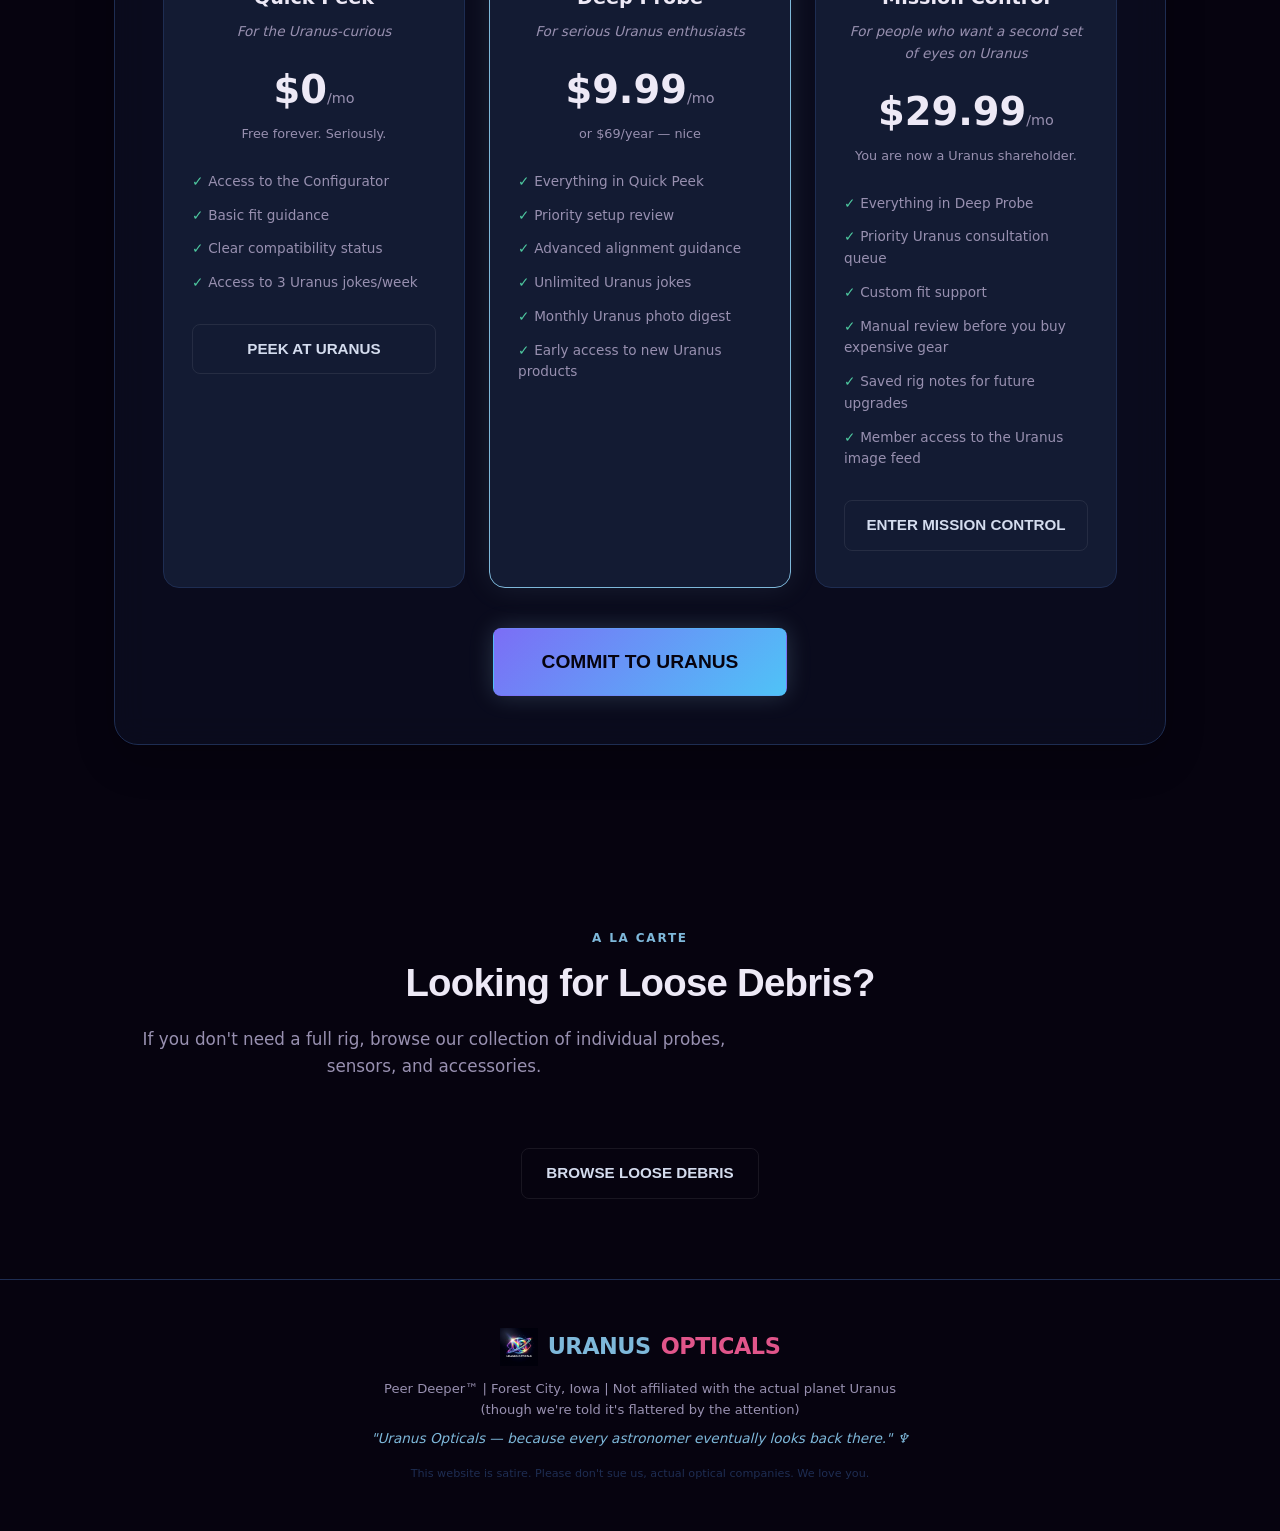
==== commit 7cd145a4: "fix: unify all customer-facing product names to house brand (no OEM leaks) Cameras and mounts still " ====
--- a/index.html
+++ b/index.html
@@ -6,7 +6,7 @@
 <title>URANUS OPTICALS — Peer Deeper</title>
 <link rel="icon" type="image/png" href="assets/logo.png">
 <link rel="stylesheet" href="styles.css?v=2.0.4">
-<script src="app.js?v=2.0.8" defer></script>
+<script src="app.js?v=2.0.9" defer></script>
 
 </head>
 <body>
@@ -70,9 +70,9 @@
           <span>Telescope (The Glass)</span>
           <select id="scopeSelect">
             <option value="none">None (I have my own)</option>
-            <option value="glancer">Svbony SV503 80ED (Beginner Probe)</option>
-            <option value="penetrator">Askar FRA300 Pro (The Deep Explorer)</option>
-            <option value="panoramic" selected>Uranus Signature 80 APO (Full Insertion)</option>
+            <option value="glancer">Uranus Glancer 80ED (Beginner Probe)</option>
+            <option value="penetrator">Uranus Penetrator 9000 (The Deep Explorer)</option>
+            <option value="panoramic" selected>Uranus Panoramic 90 APO (Full Insertion)</option>
           </select>
         </label>
 
@@ -103,8 +103,8 @@
           <span>Camera (The Sensor)</span>
           <select id="cameraSelect">
             <option value="none">None (I have my own)</option>
-            <option value="snapshot533">Svbony SV605CC (Cooled Deep Sensor)</option>
-            <option value="deepgaze571">Player One Poseidon-C (Direct Core)</option>
+            <option value="snapshot533">Uranus Snapshot 533 (Cooled Deep Sensor)</option>
+            <option value="deepgaze571">Uranus DeepGaze 571 (Direct Core)</option>
             <option value="omnivision455" selected>Uranus Signature 533C (High Penetration)</option>
           </select>
         </label>
@@ -112,8 +112,8 @@
           <span>Mount (The Handler)</span>
           <select id="mountSelect">
             <option value="none">None (I have my own)</option>
-            <option value="steadygaze">Sky-Watcher GTi (Light duty)</option>
-            <option value="am3">ZWO AM3N (Medium load)</option>
+            <option value="steadygaze">Uranus SteadyGaze GTi (Light duty)</option>
+            <option value="am3">Uranus OrbitLock AM3 (Medium load)</option>
             <option value="hm17" selected>Uranus Harmonic 17 (Heavy handler)</option>
           </select>
         </label>
@@ -135,7 +135,7 @@
         <div class="optical-train">
           <div class="train-node">
             <span>Telescope</span>
-            <b id="scopeName">Uranus Signature 80 APO (Full Insertion)</b>
+            <b id="scopeName">Uranus Panoramic 90 APO (Full Insertion)</b>
           </div>
           <div class="train-connector" id="adapterResult">Fit reviewed</div>
           <div class="train-node">
@@ -148,6 +148,10 @@
           <div class="readout">
             <span>Alignment status</span>
             <strong id="spacerResult">Locked</strong>
+          </div>
+          <div class="readout">
+            <span>Spacing precision</span>
+            <strong id="tolResult">—</strong>
           </div>
           <div class="readout">
             <span>Mount status</span>
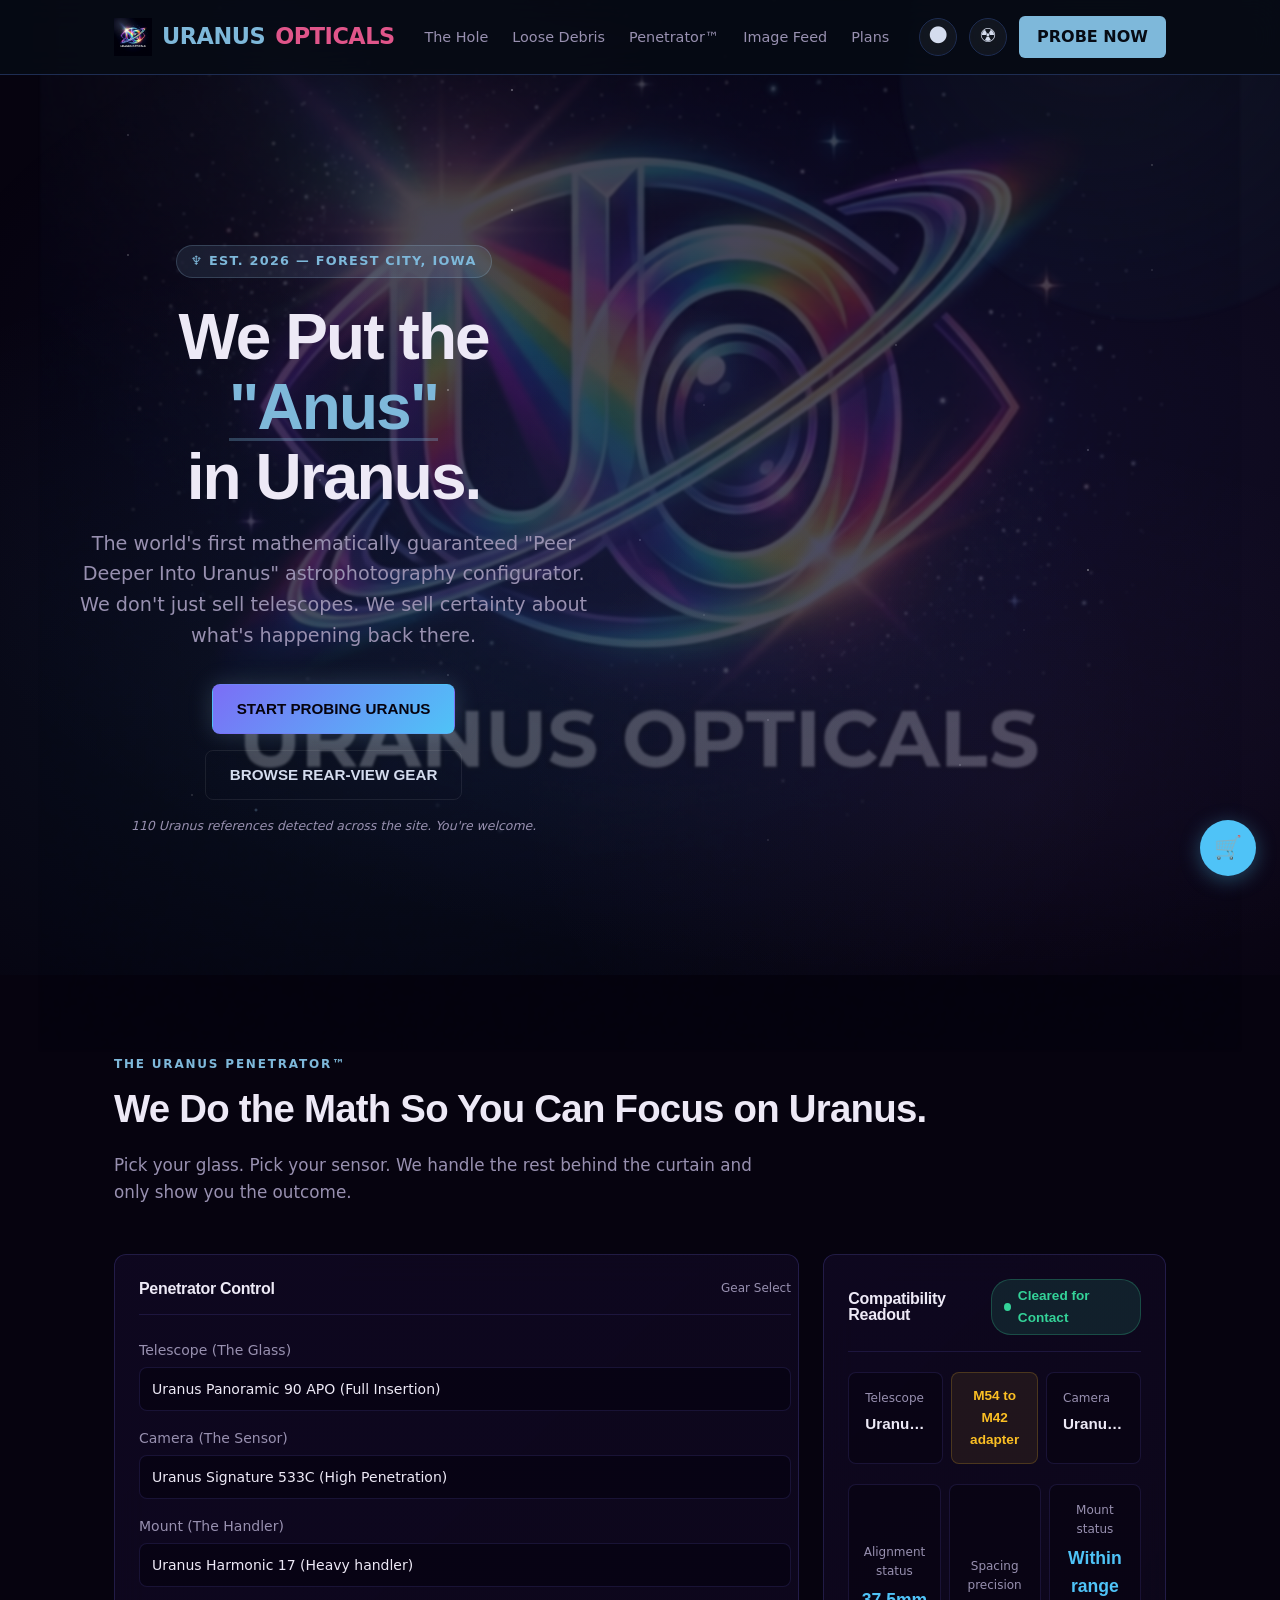
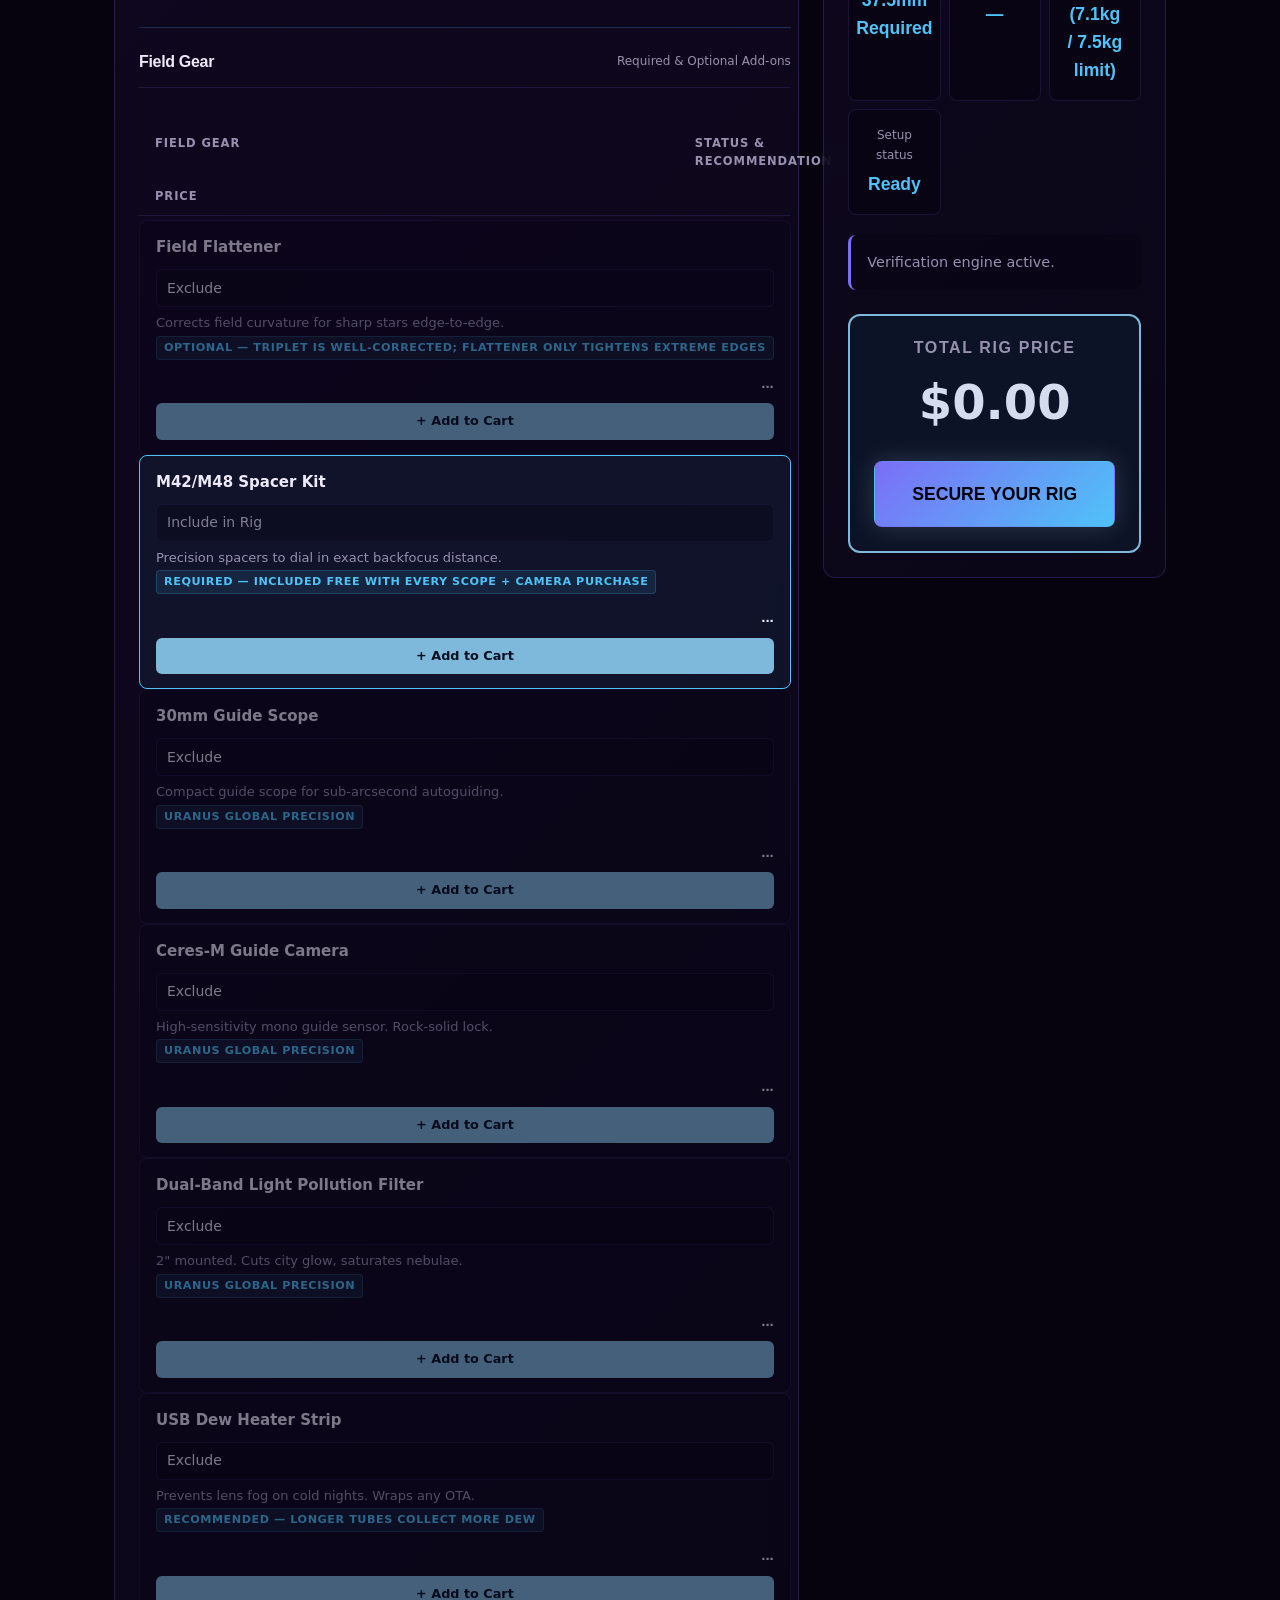
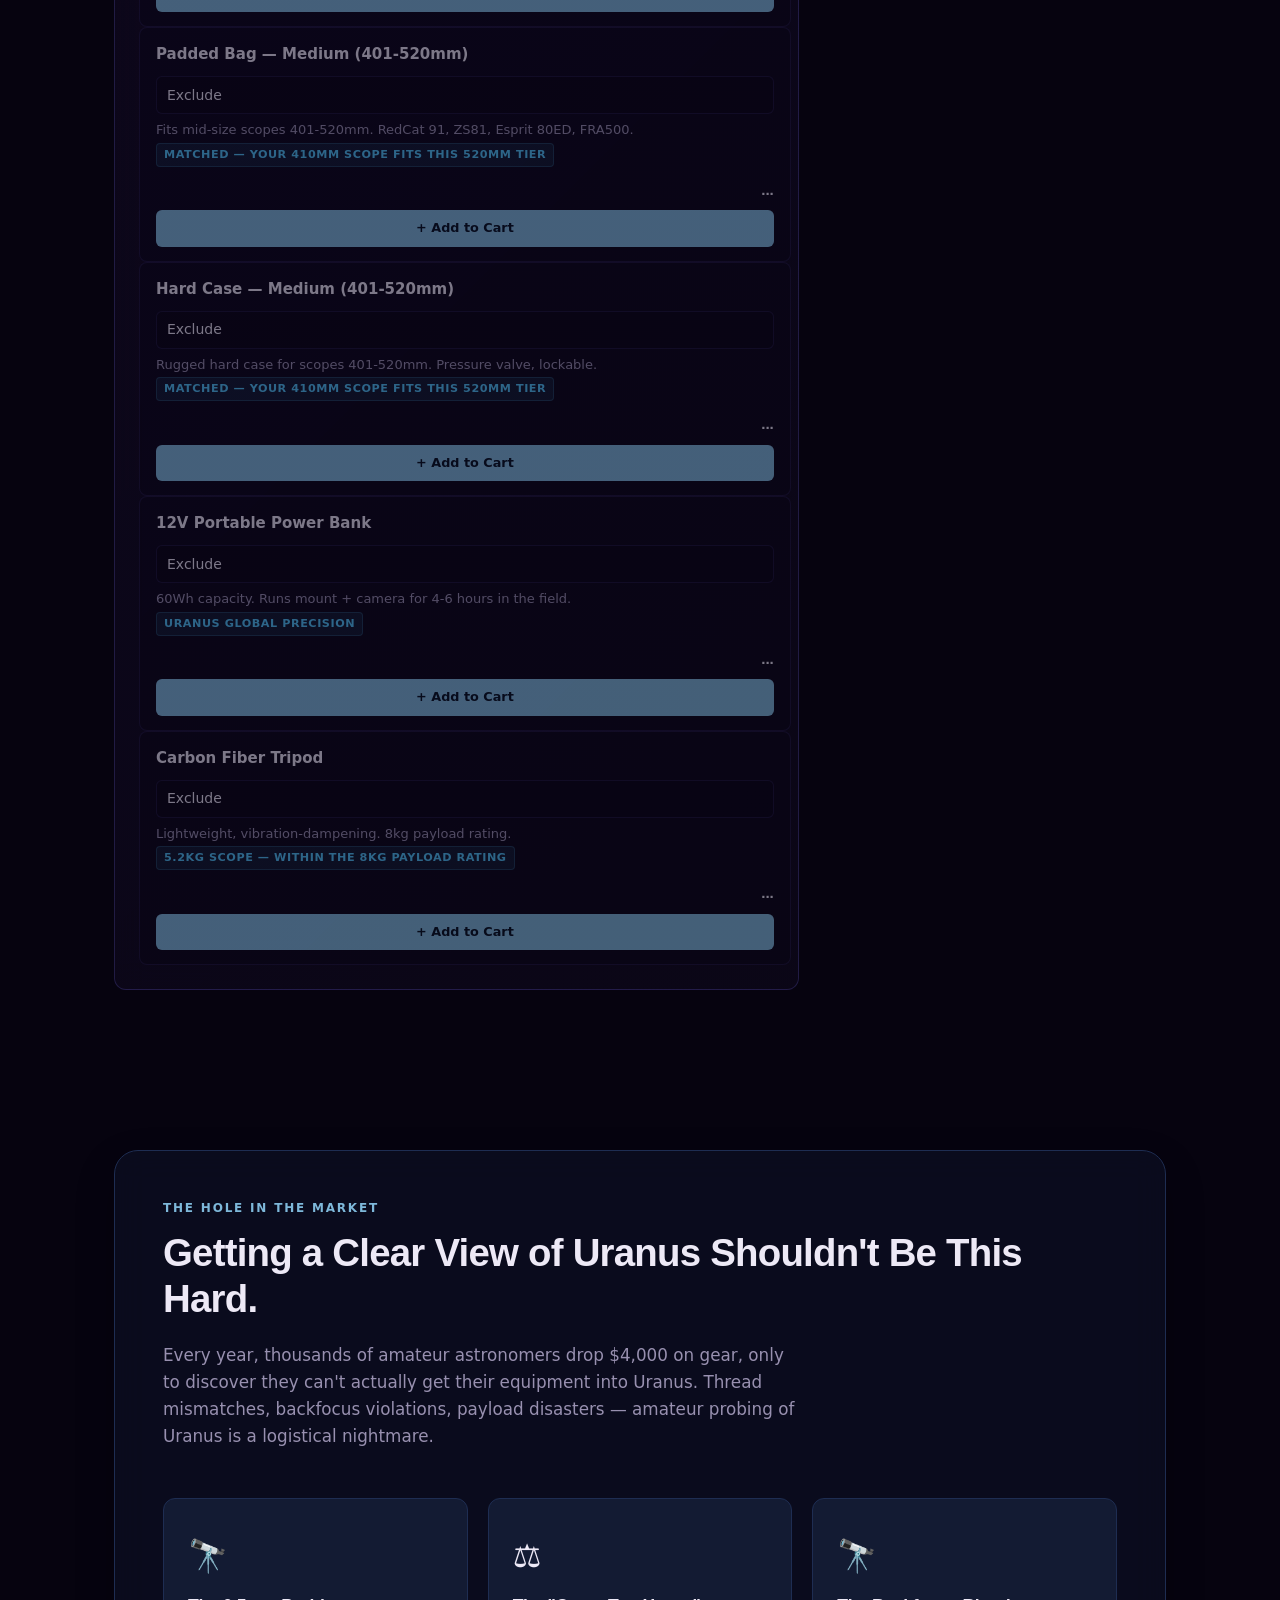
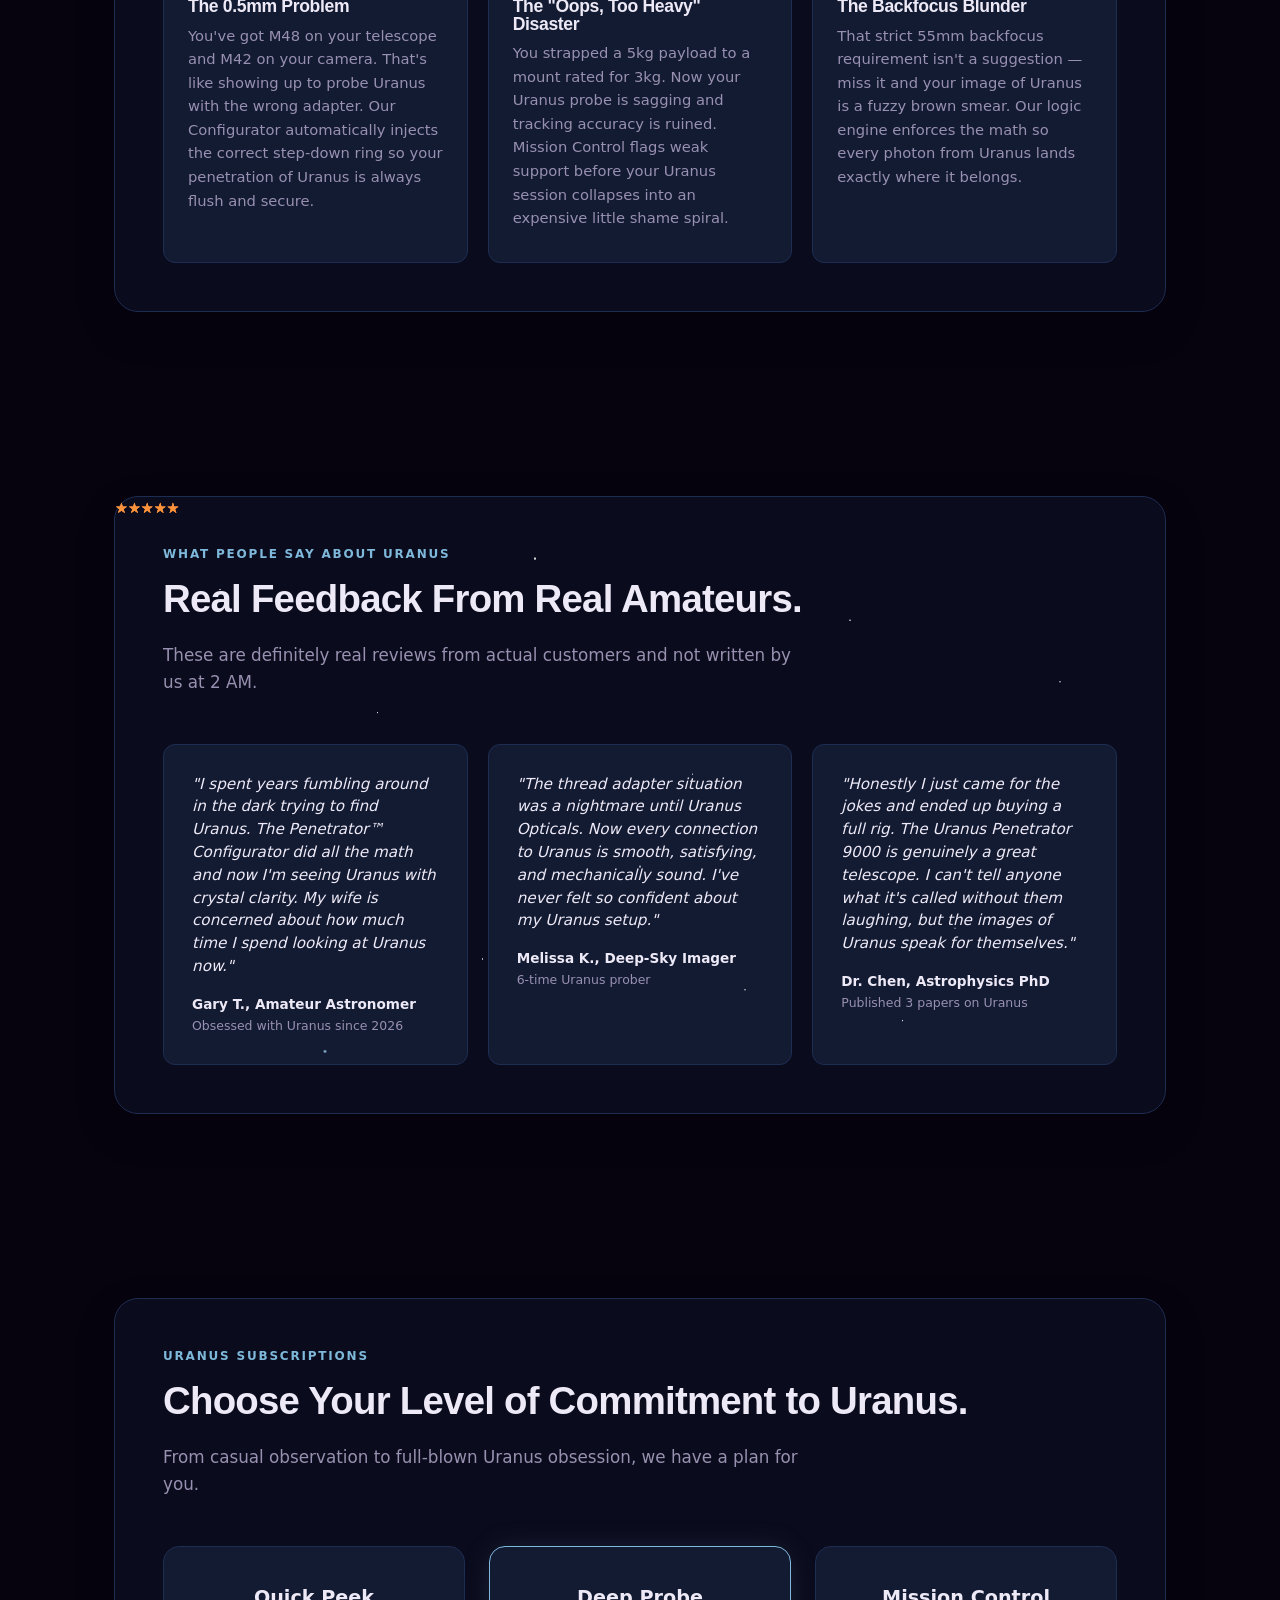
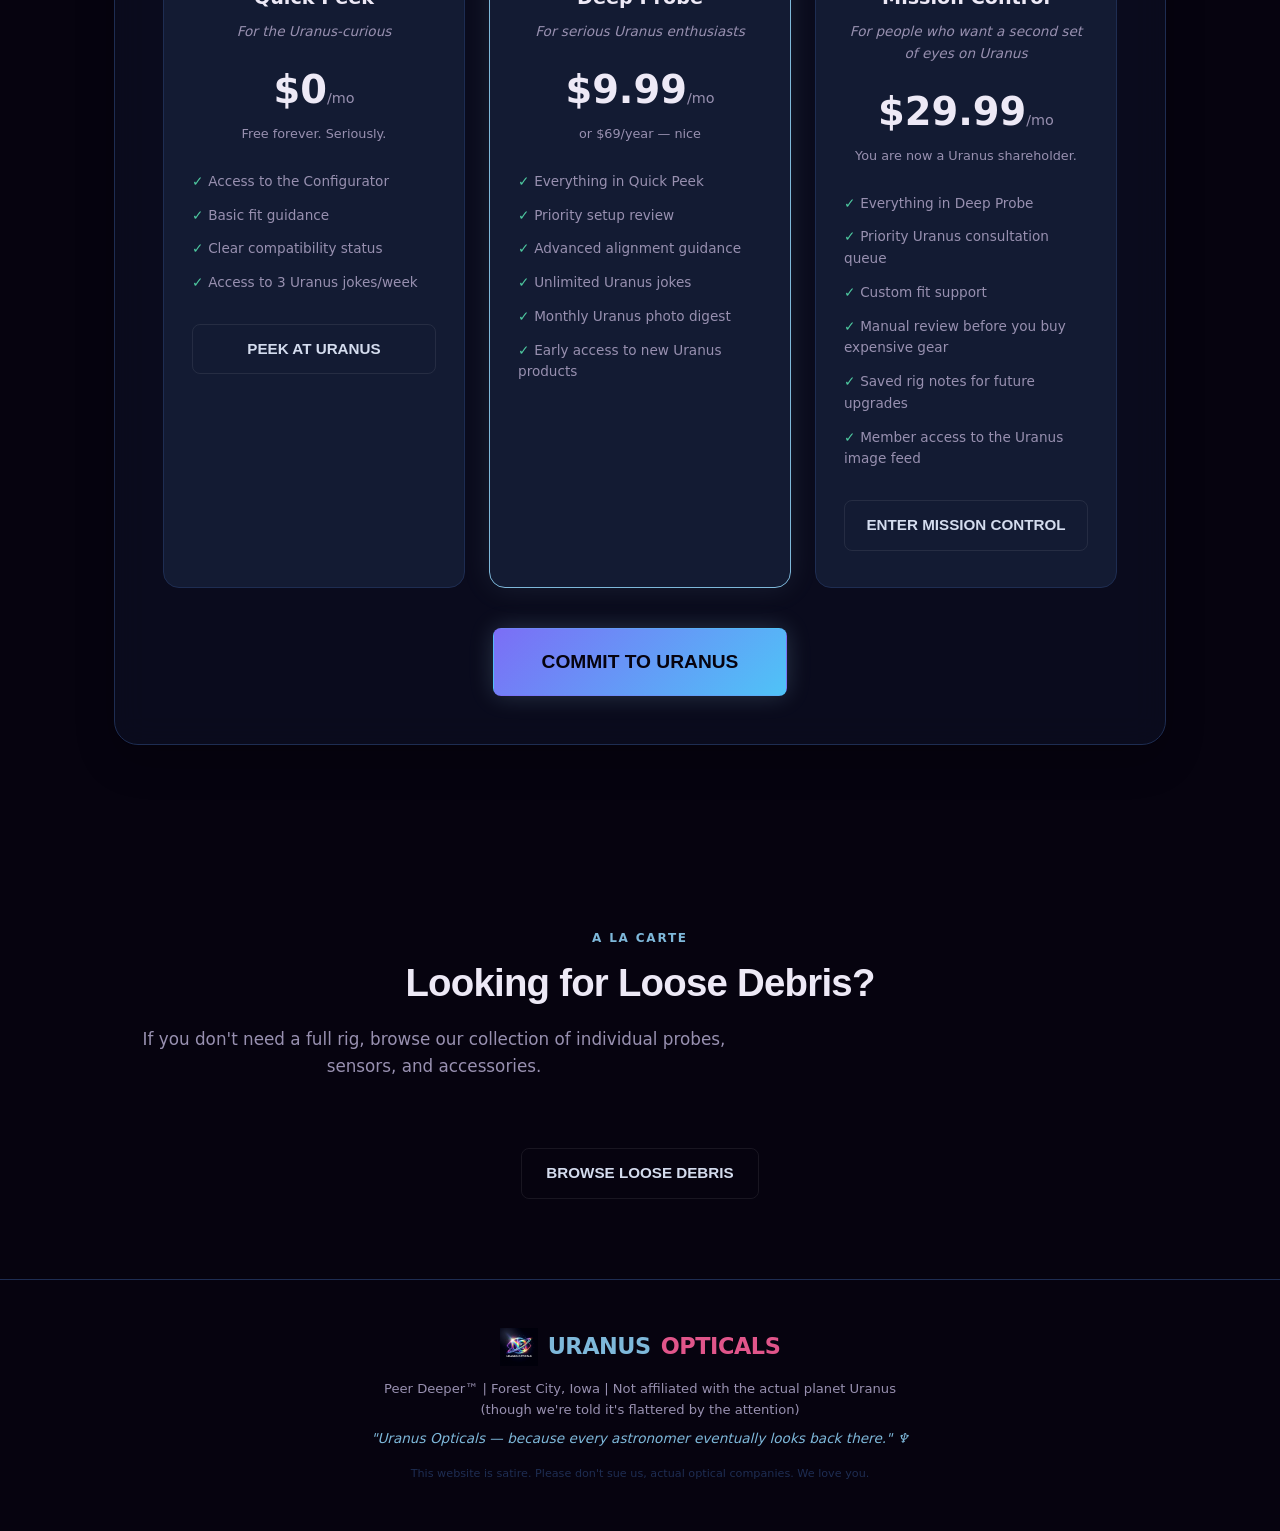
==== commit a41f9db9: "feat: focal-ratio-driven flattener recommendation (completes Phase 2) Flattener rec was type-only (D" ====
--- a/index.html
+++ b/index.html
@@ -6,7 +6,7 @@
 <title>URANUS OPTICALS — Peer Deeper</title>
 <link rel="icon" type="image/png" href="assets/logo.png">
 <link rel="stylesheet" href="styles.css?v=2.0.4">
-<script src="app.js?v=2.0.9" defer></script>
+<script src="app.js?v=2.1.0" defer></script>
 
 </head>
 <body>
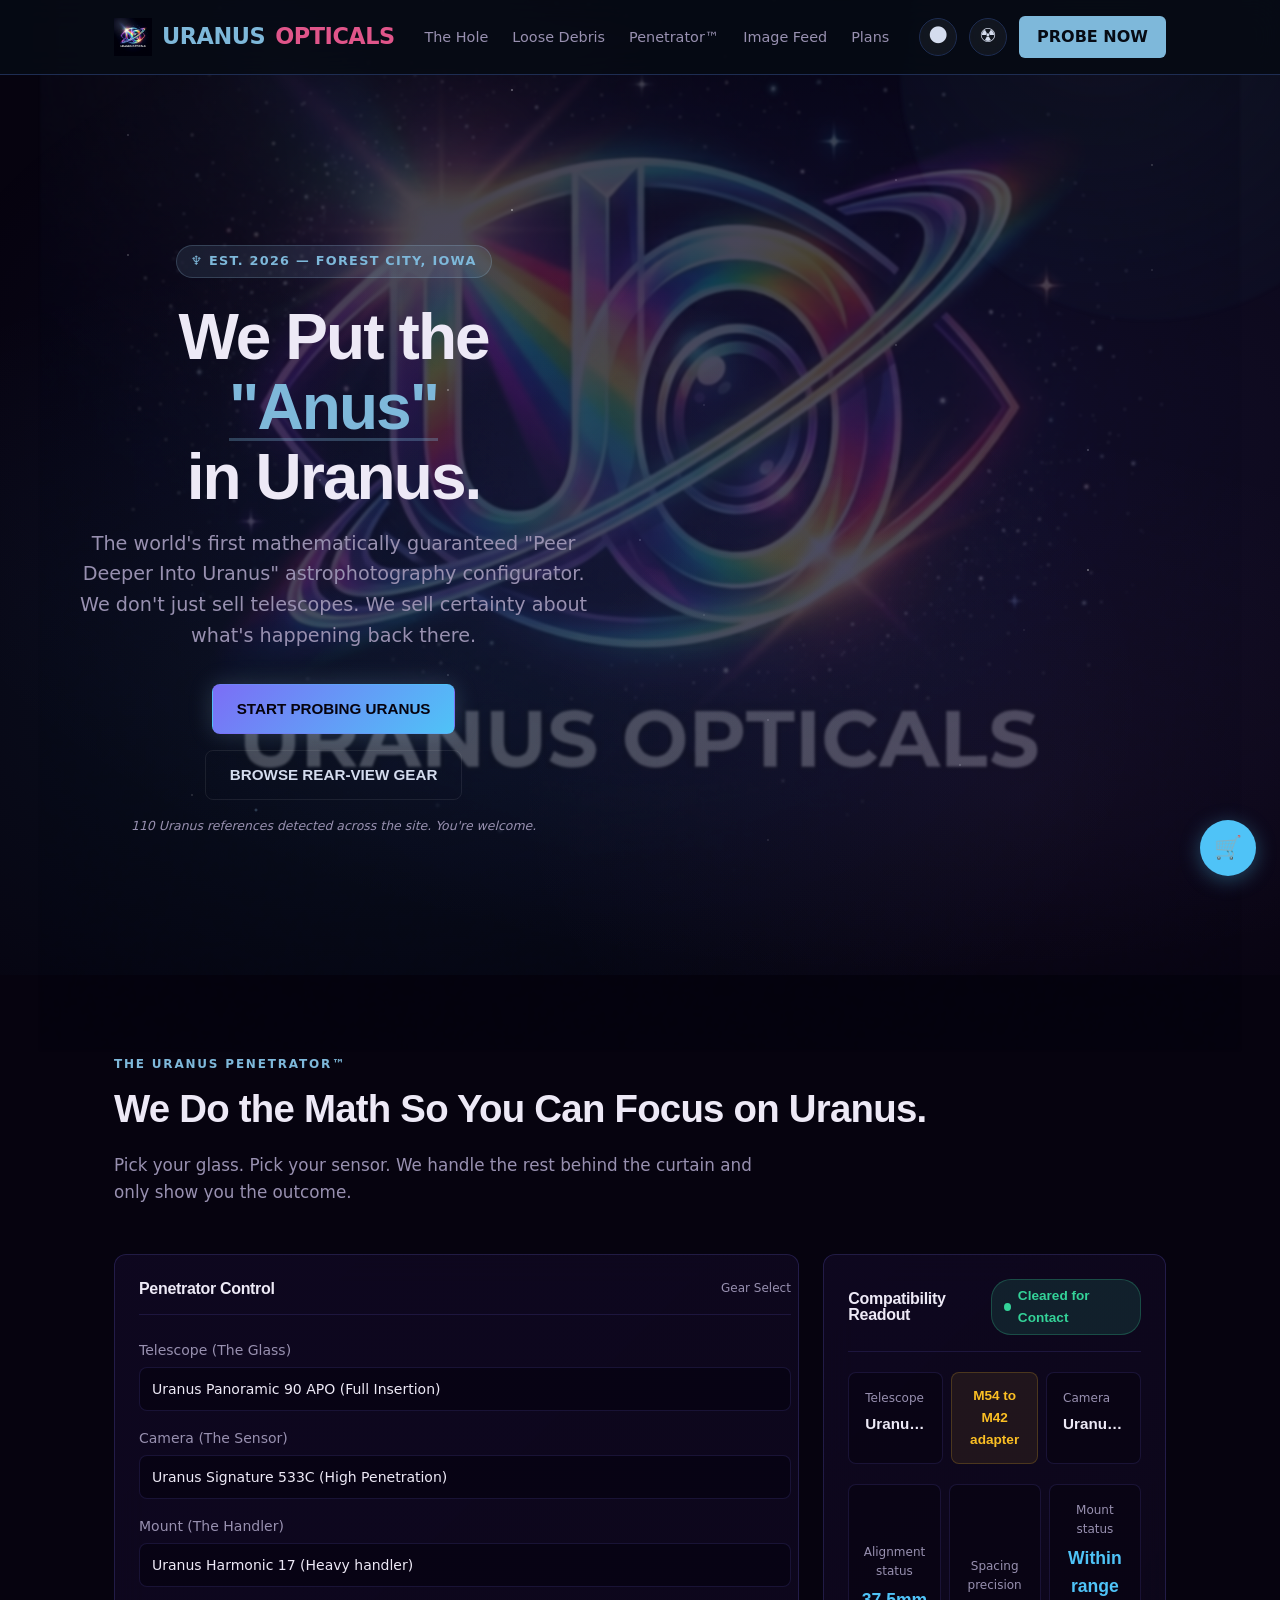
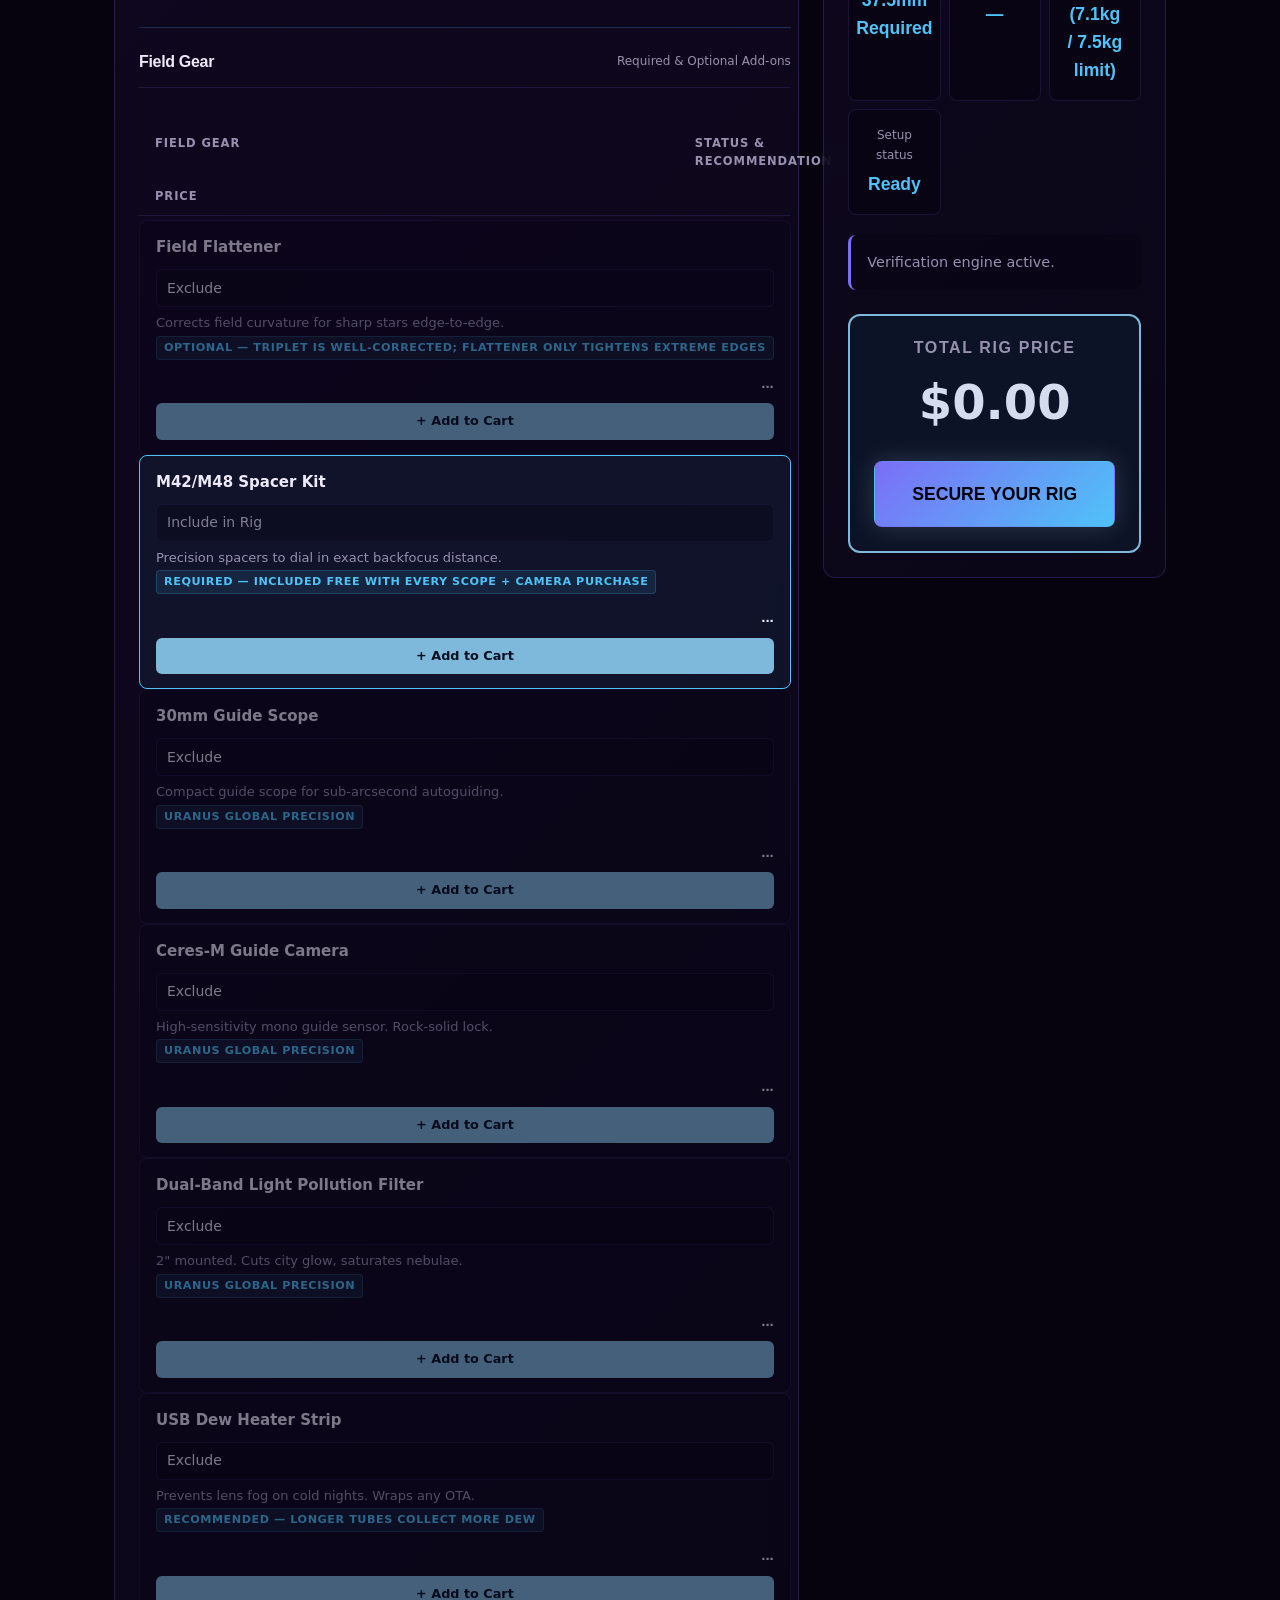
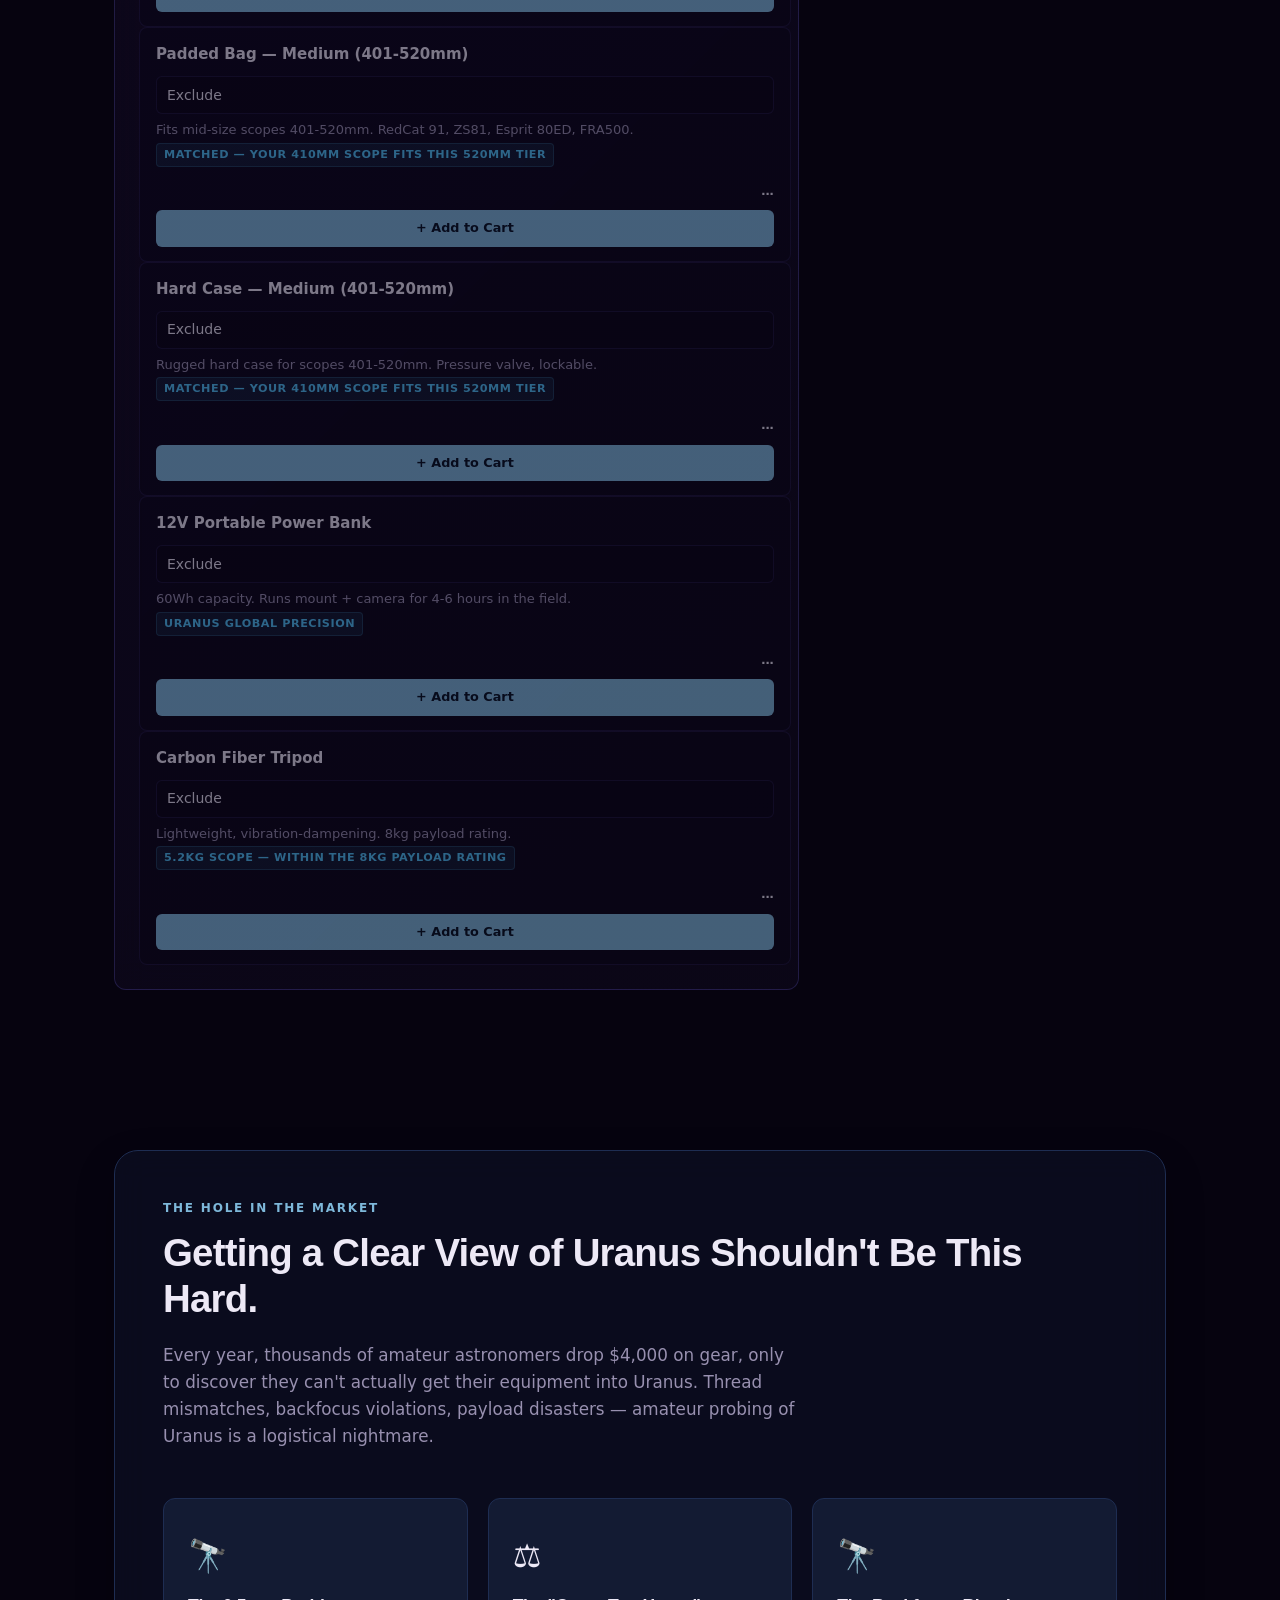
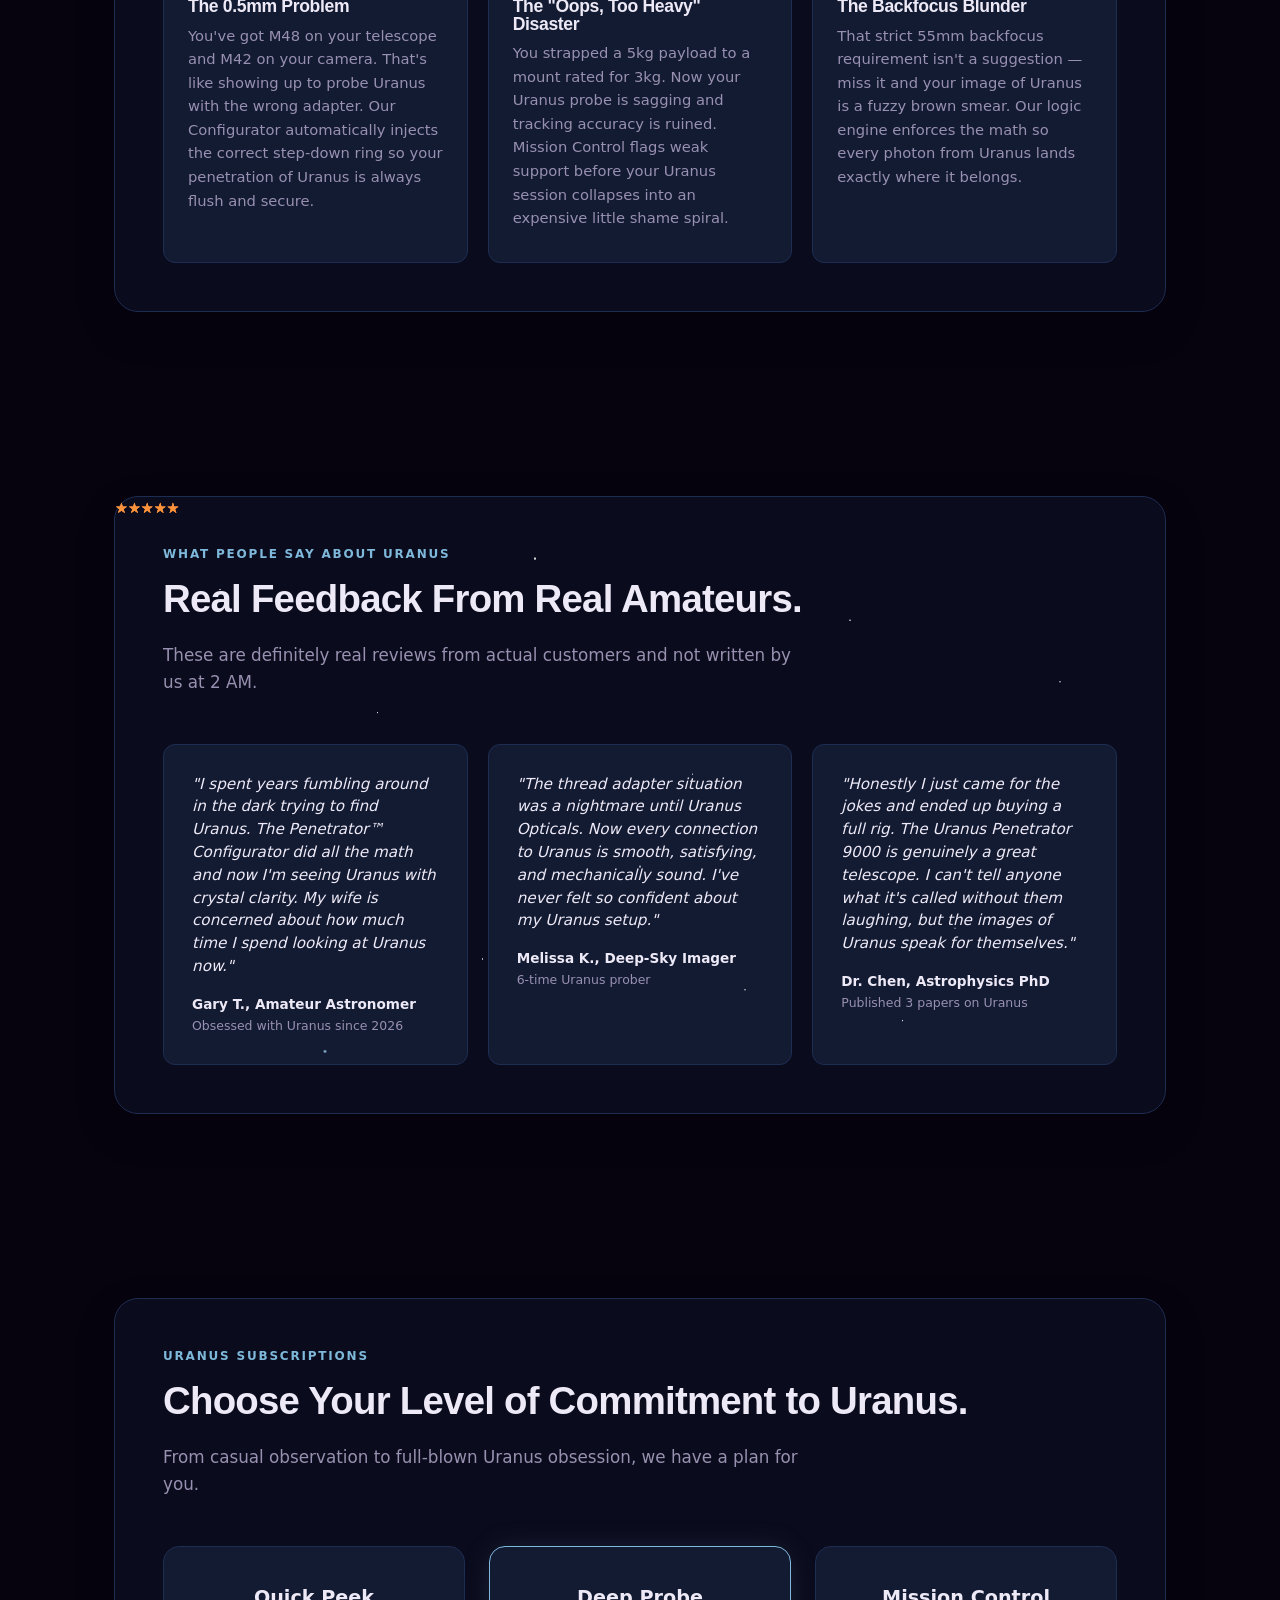
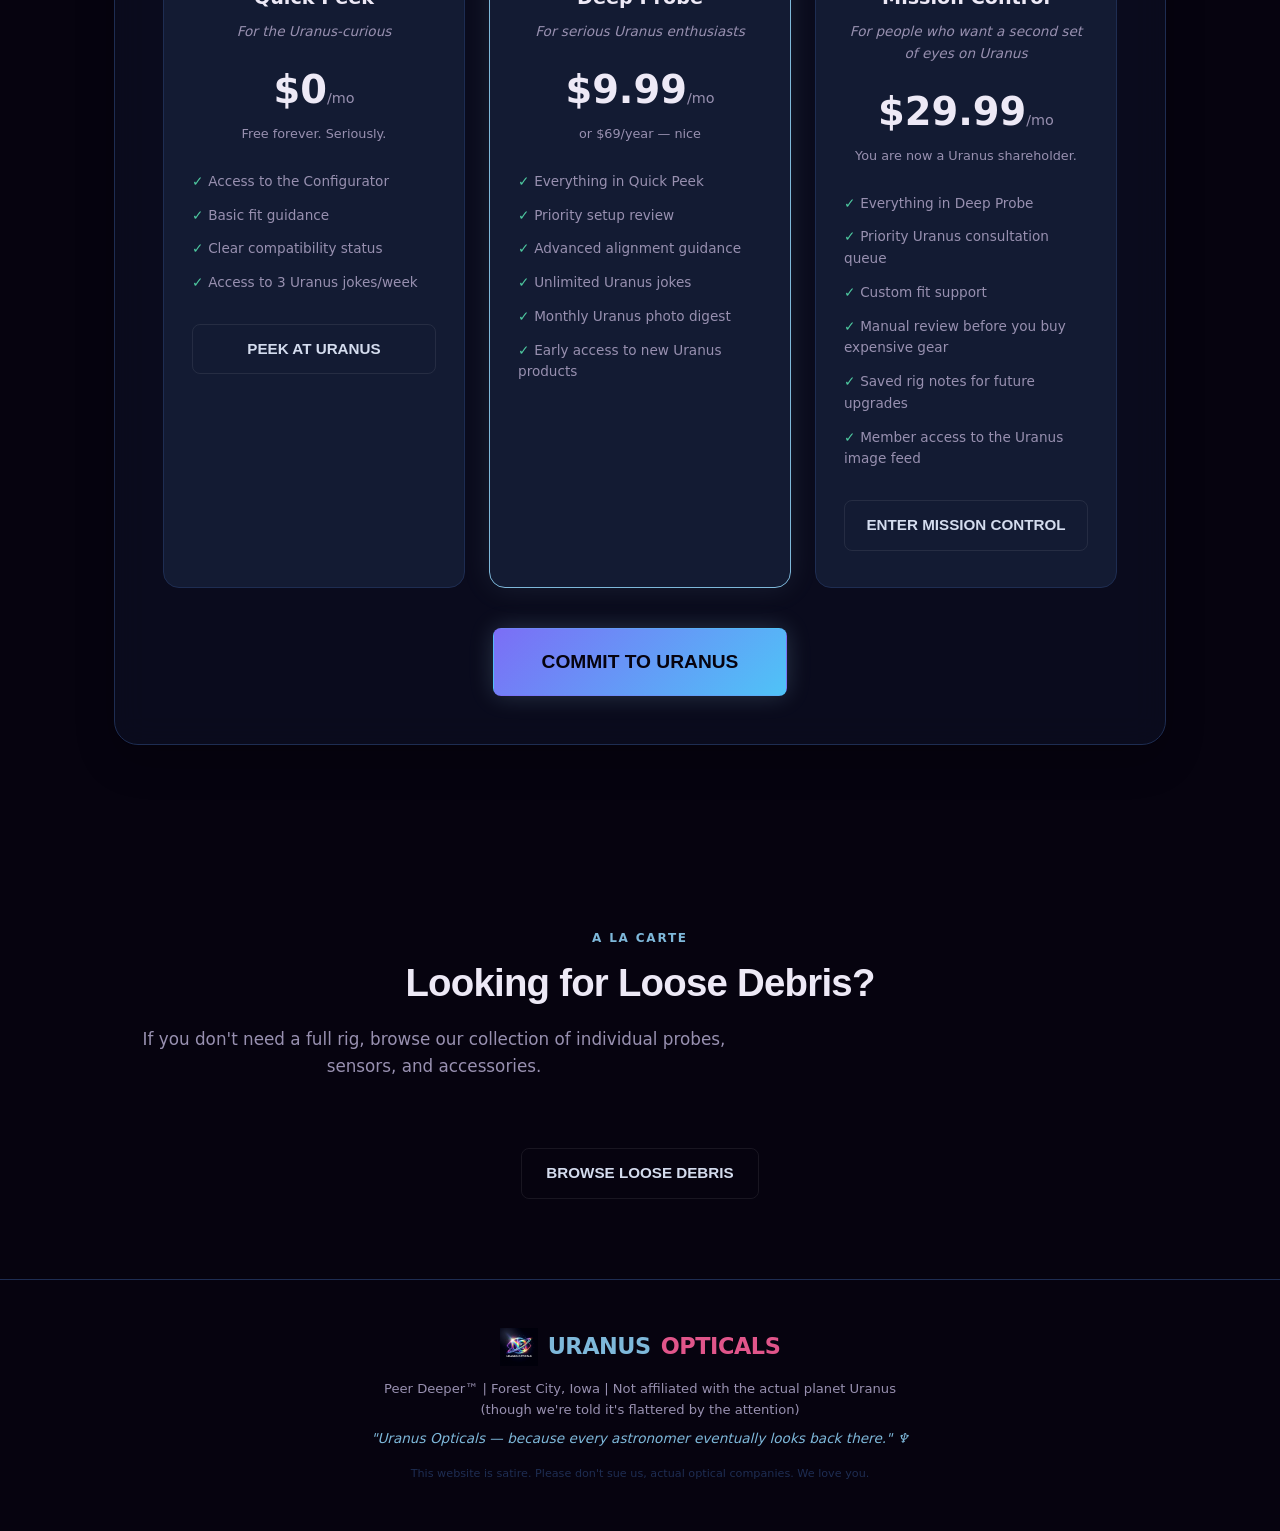
==== commit 7b59730d: "fix: blank focus tolerance at top of updateConfigurator (no stale wrong value) Observed a rare flash" ====
--- a/index.html
+++ b/index.html
@@ -6,7 +6,7 @@
 <title>URANUS OPTICALS — Peer Deeper</title>
 <link rel="icon" type="image/png" href="assets/logo.png">
 <link rel="stylesheet" href="styles.css?v=2.0.4">
-<script src="app.js?v=2.1.0" defer></script>
+<script src="app.js?v=2.1.1" defer></script>
 
 </head>
 <body>
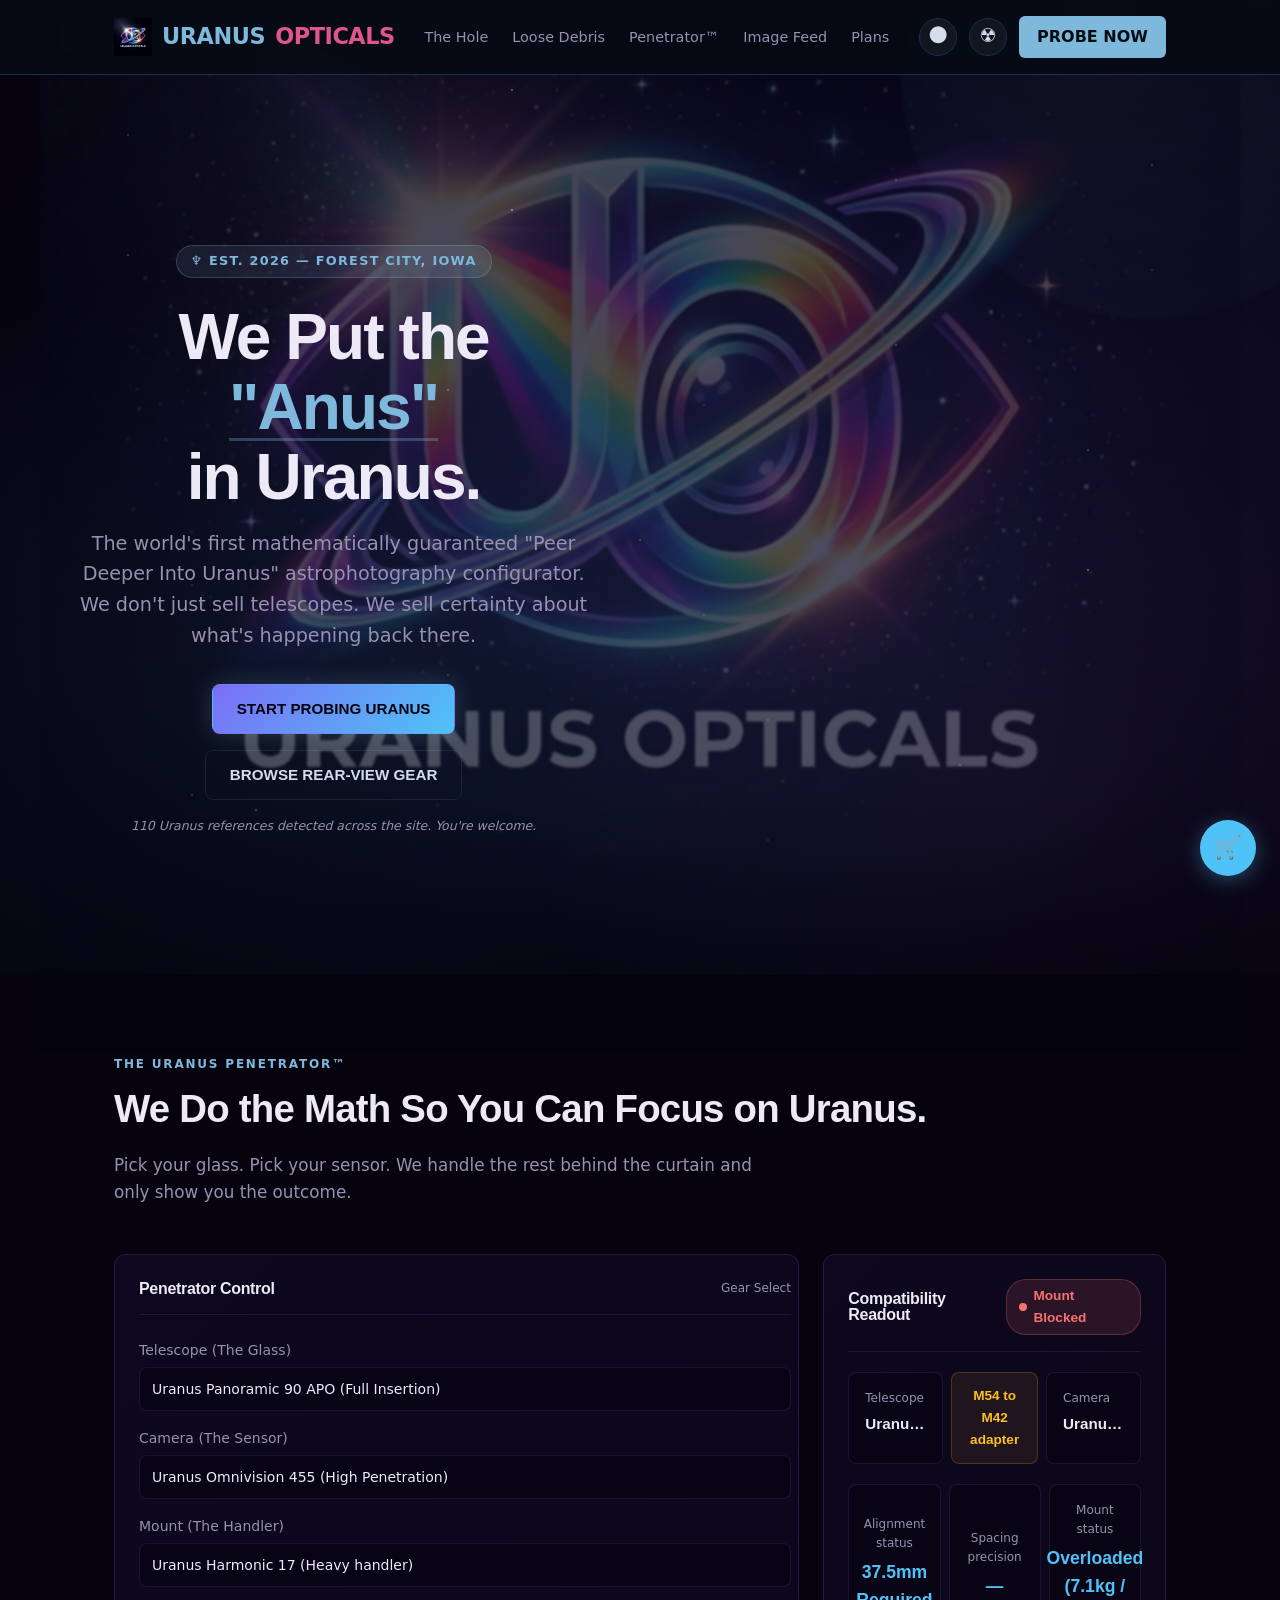
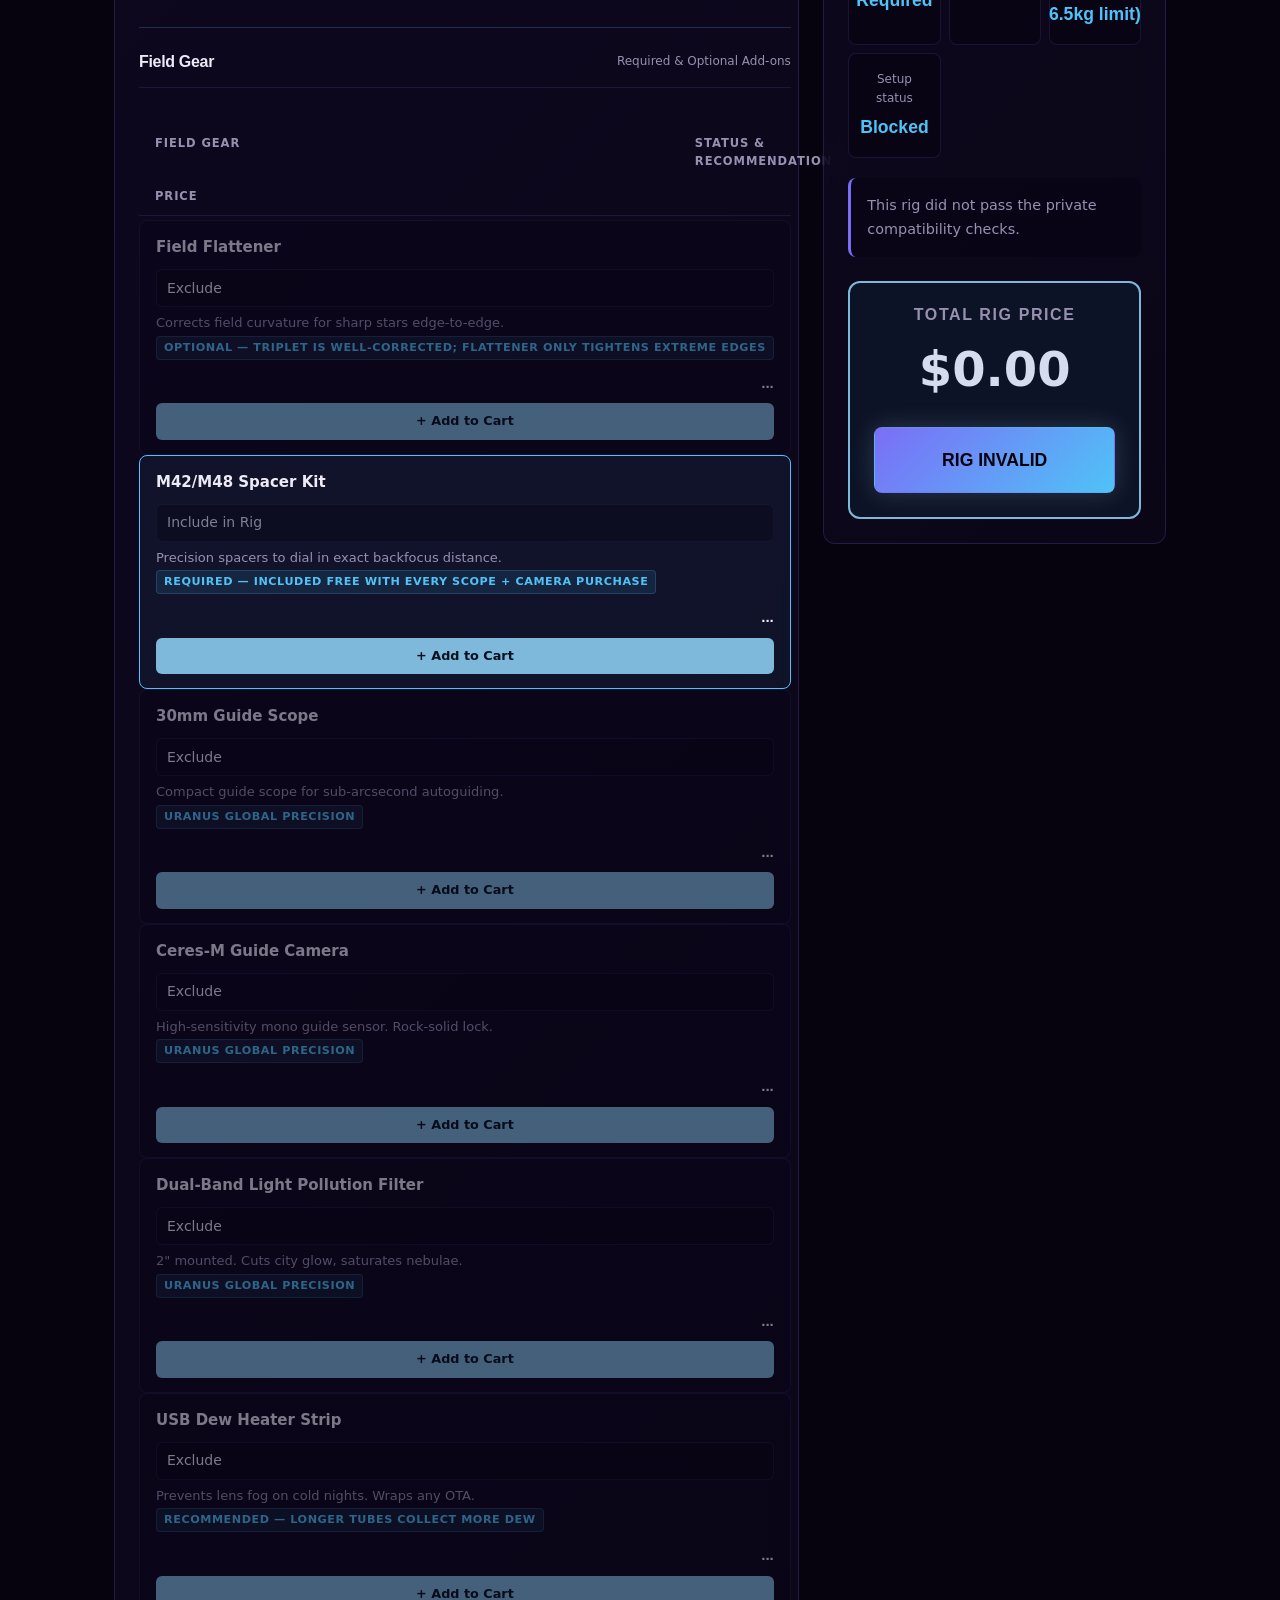
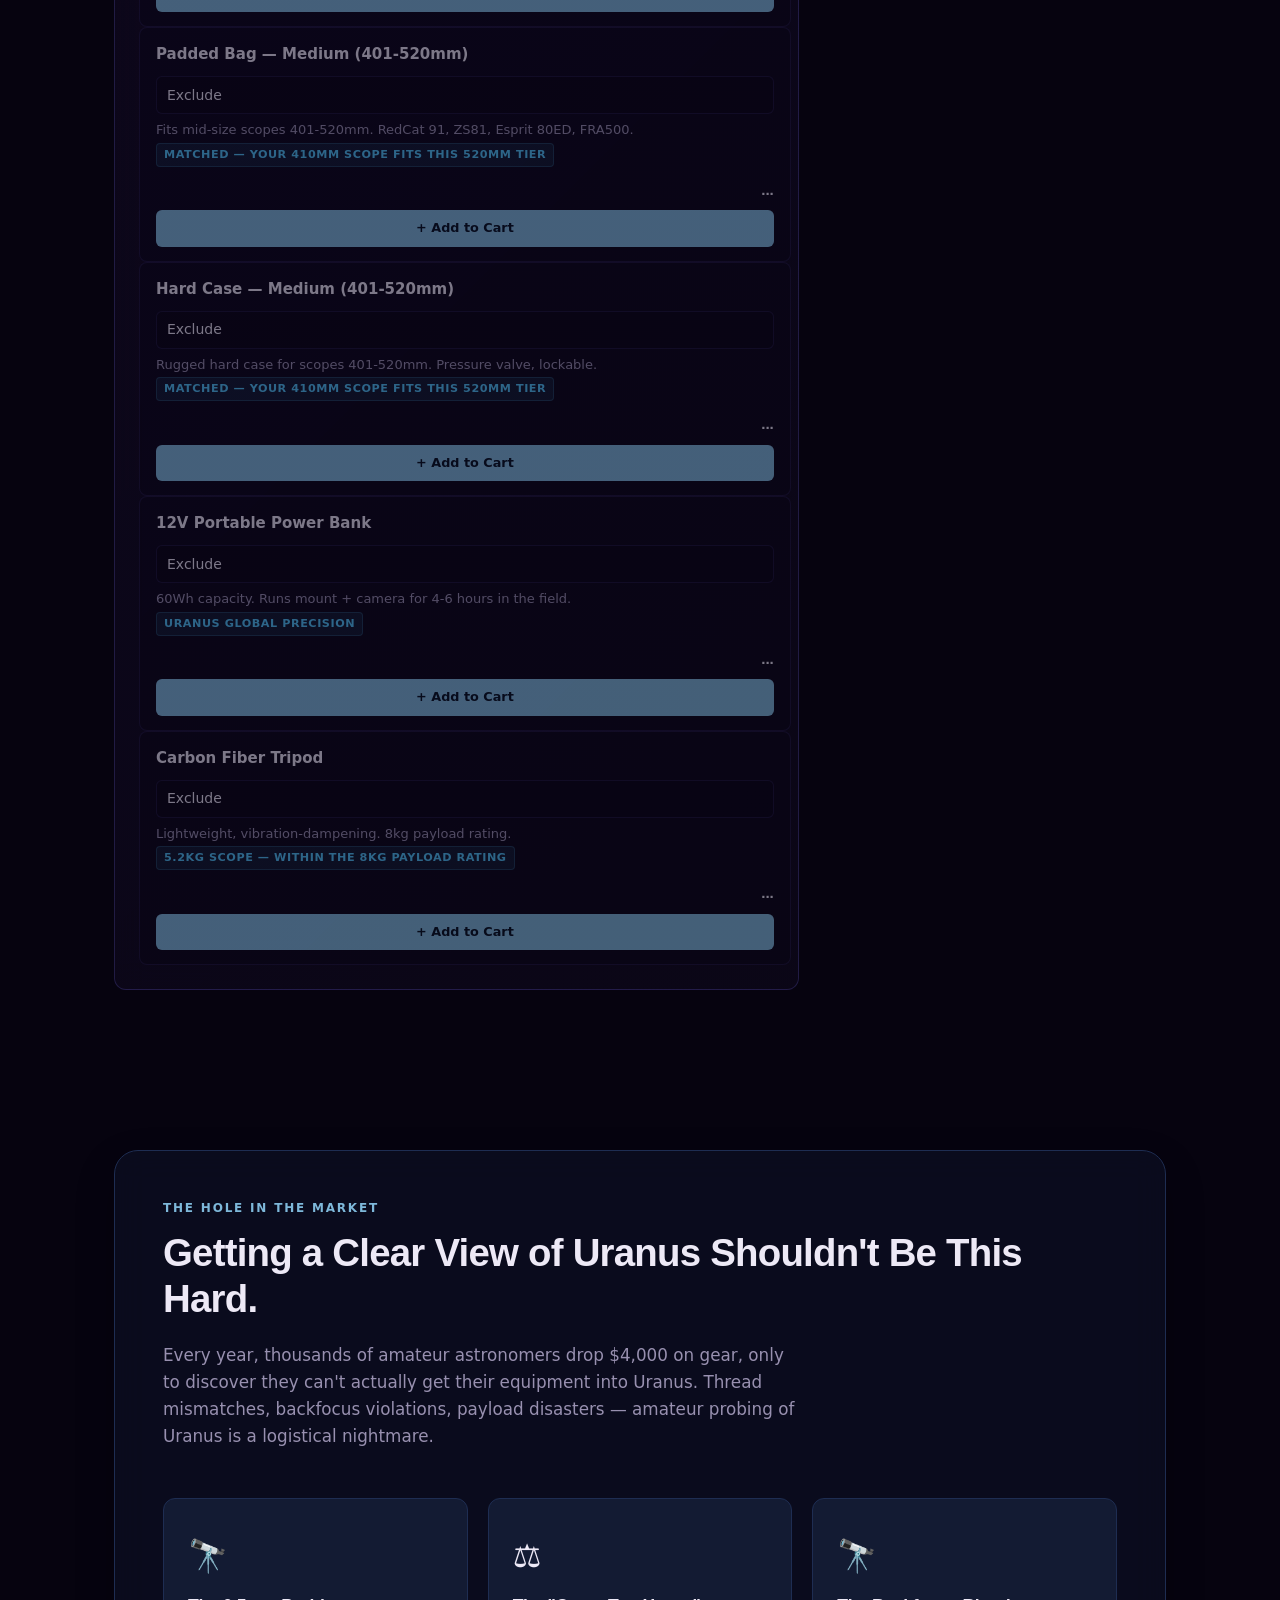
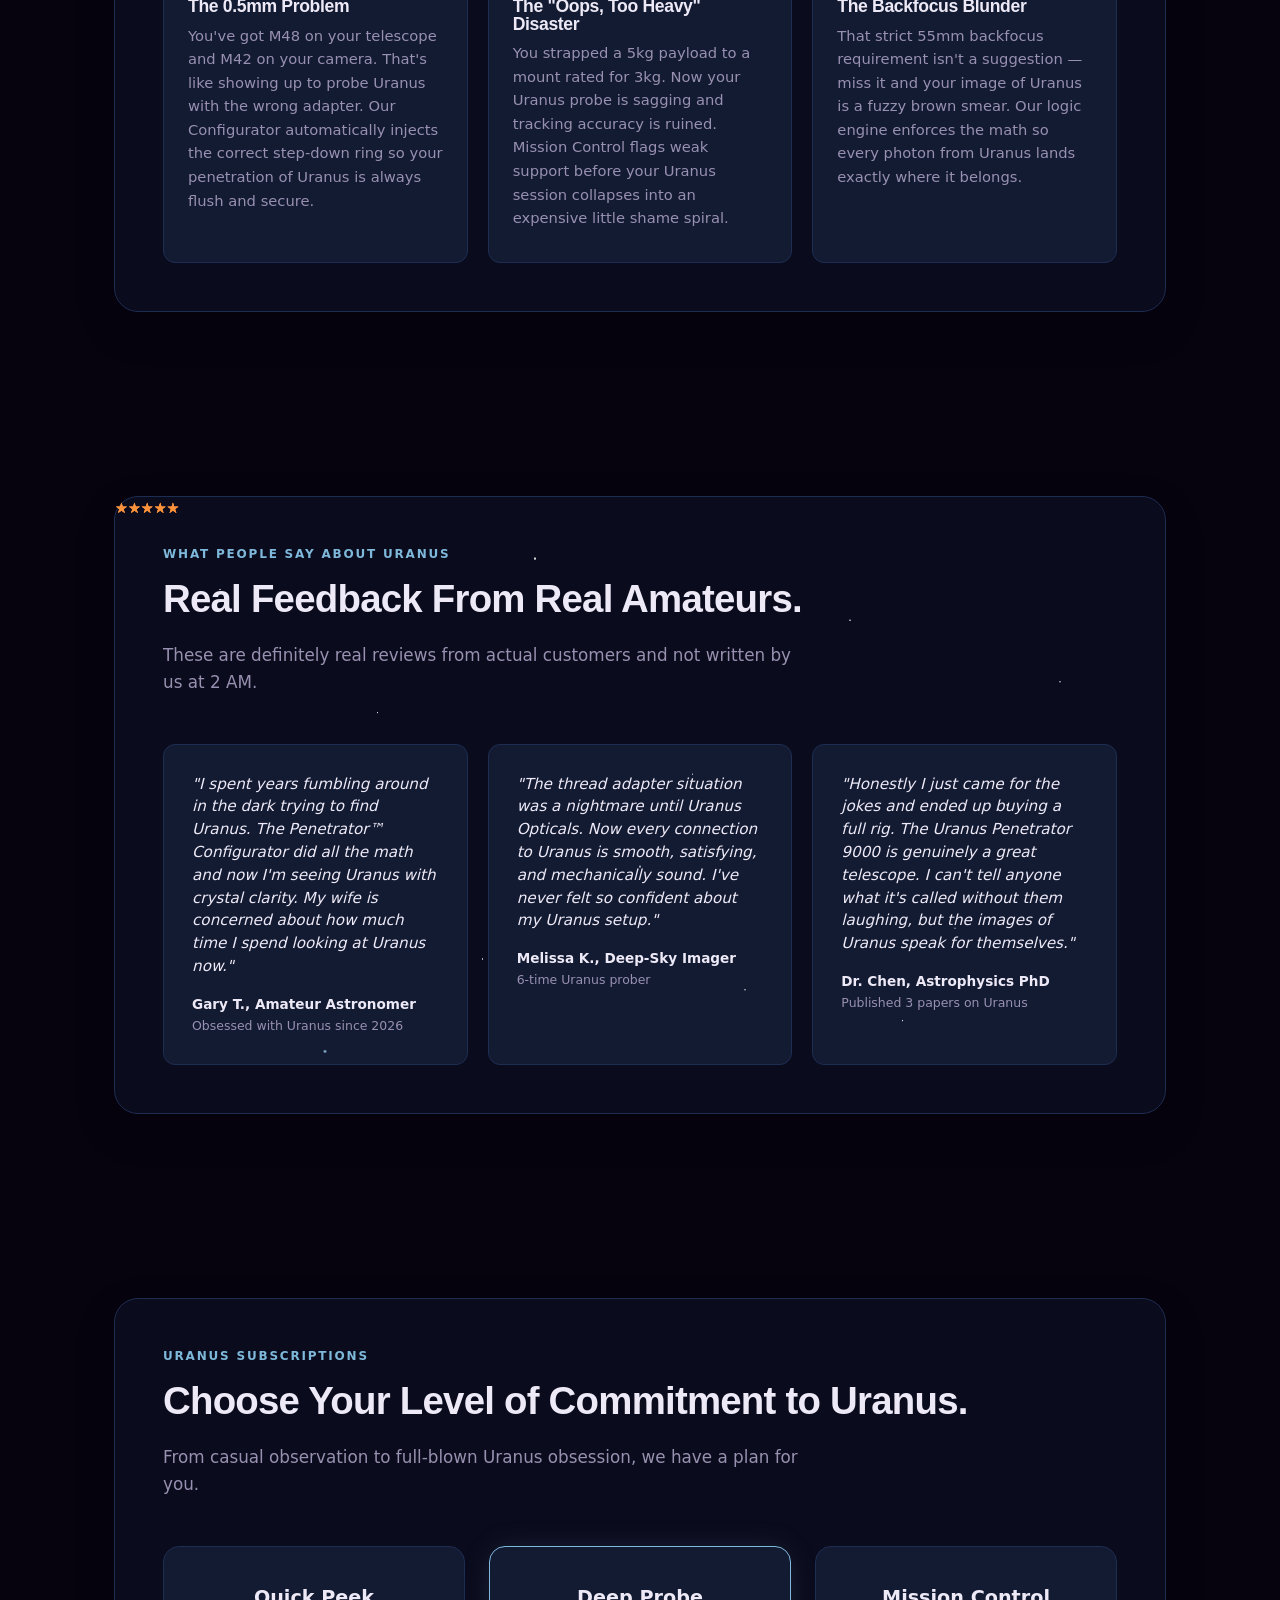
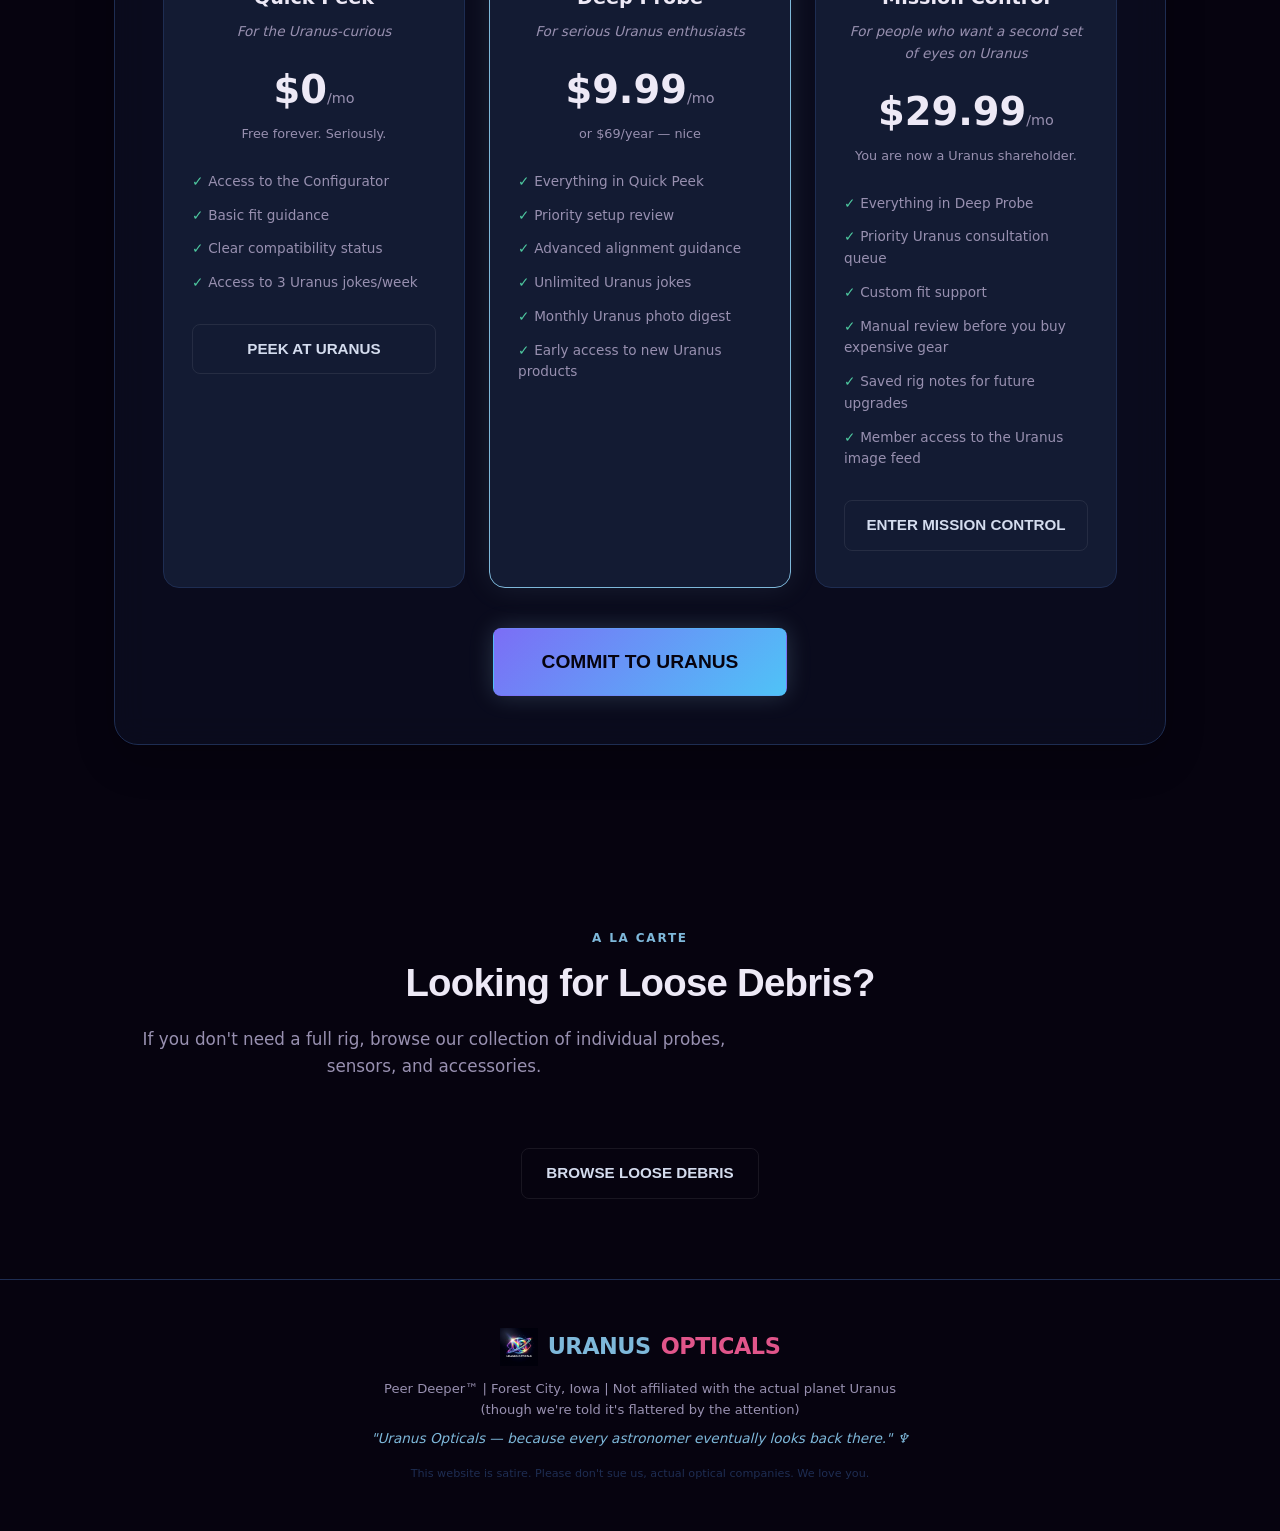
==== commit 22034a08: "fix: correct mount capacities + camera name to match actually-sourced products Cross-ref audit found" ====
--- a/index.html
+++ b/index.html
@@ -6,7 +6,7 @@
 <title>URANUS OPTICALS — Peer Deeper</title>
 <link rel="icon" type="image/png" href="assets/logo.png">
 <link rel="stylesheet" href="styles.css?v=2.0.4">
-<script src="app.js?v=2.1.1" defer></script>
+<script src="app.js?v=2.1.2" defer></script>
 
 </head>
 <body>
@@ -105,7 +105,7 @@
             <option value="none">None (I have my own)</option>
             <option value="snapshot533">Uranus Snapshot 533 (Cooled Deep Sensor)</option>
             <option value="deepgaze571">Uranus DeepGaze 571 (Direct Core)</option>
-            <option value="omnivision455" selected>Uranus Signature 533C (High Penetration)</option>
+            <option value="omnivision455" selected>Uranus Omnivision 455 (High Penetration)</option>
           </select>
         </label>
         <label id="mountField">
@@ -140,7 +140,7 @@
           <div class="train-connector" id="adapterResult">Fit reviewed</div>
           <div class="train-node">
             <span>Camera</span>
-            <b id="cameraName">Uranus Signature 533C (High Penetration)</b>
+            <b id="cameraName">Uranus Omnivision 455 (High Penetration)</b>
           </div>
         </div>
 
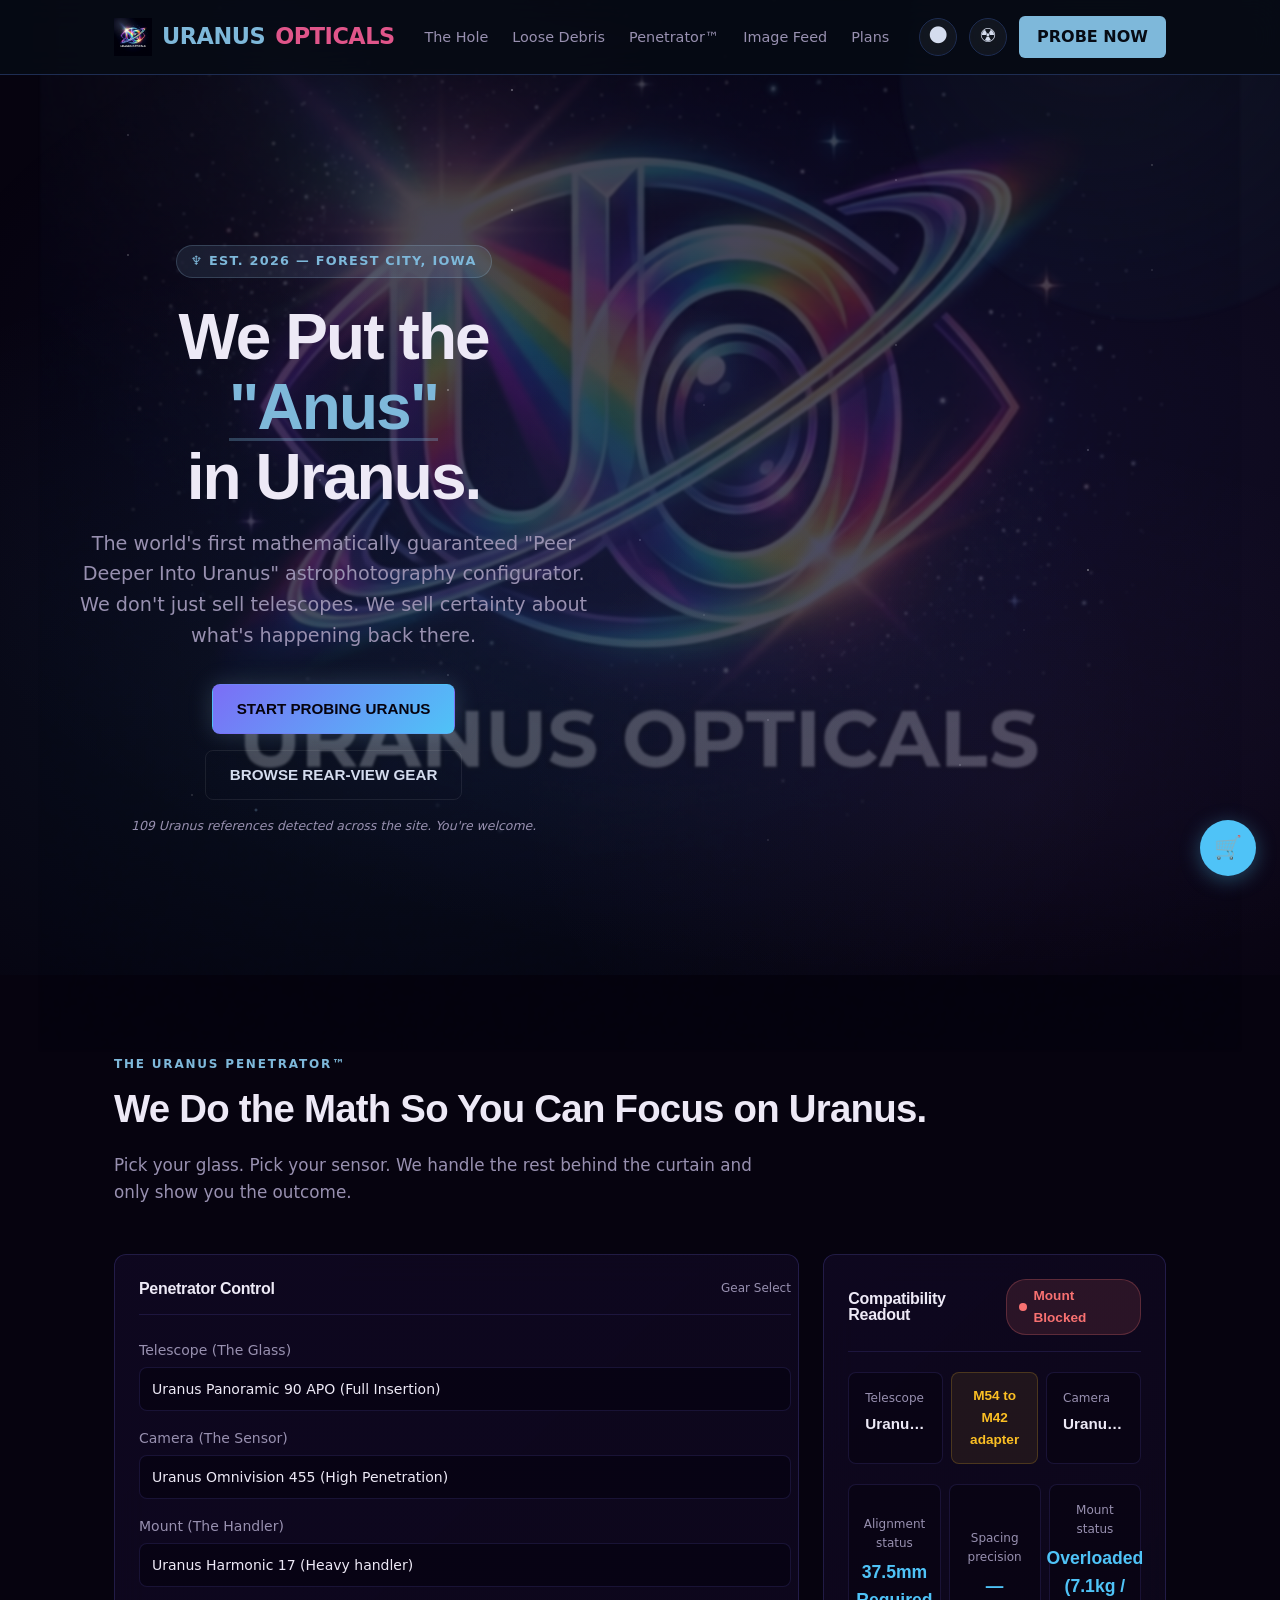
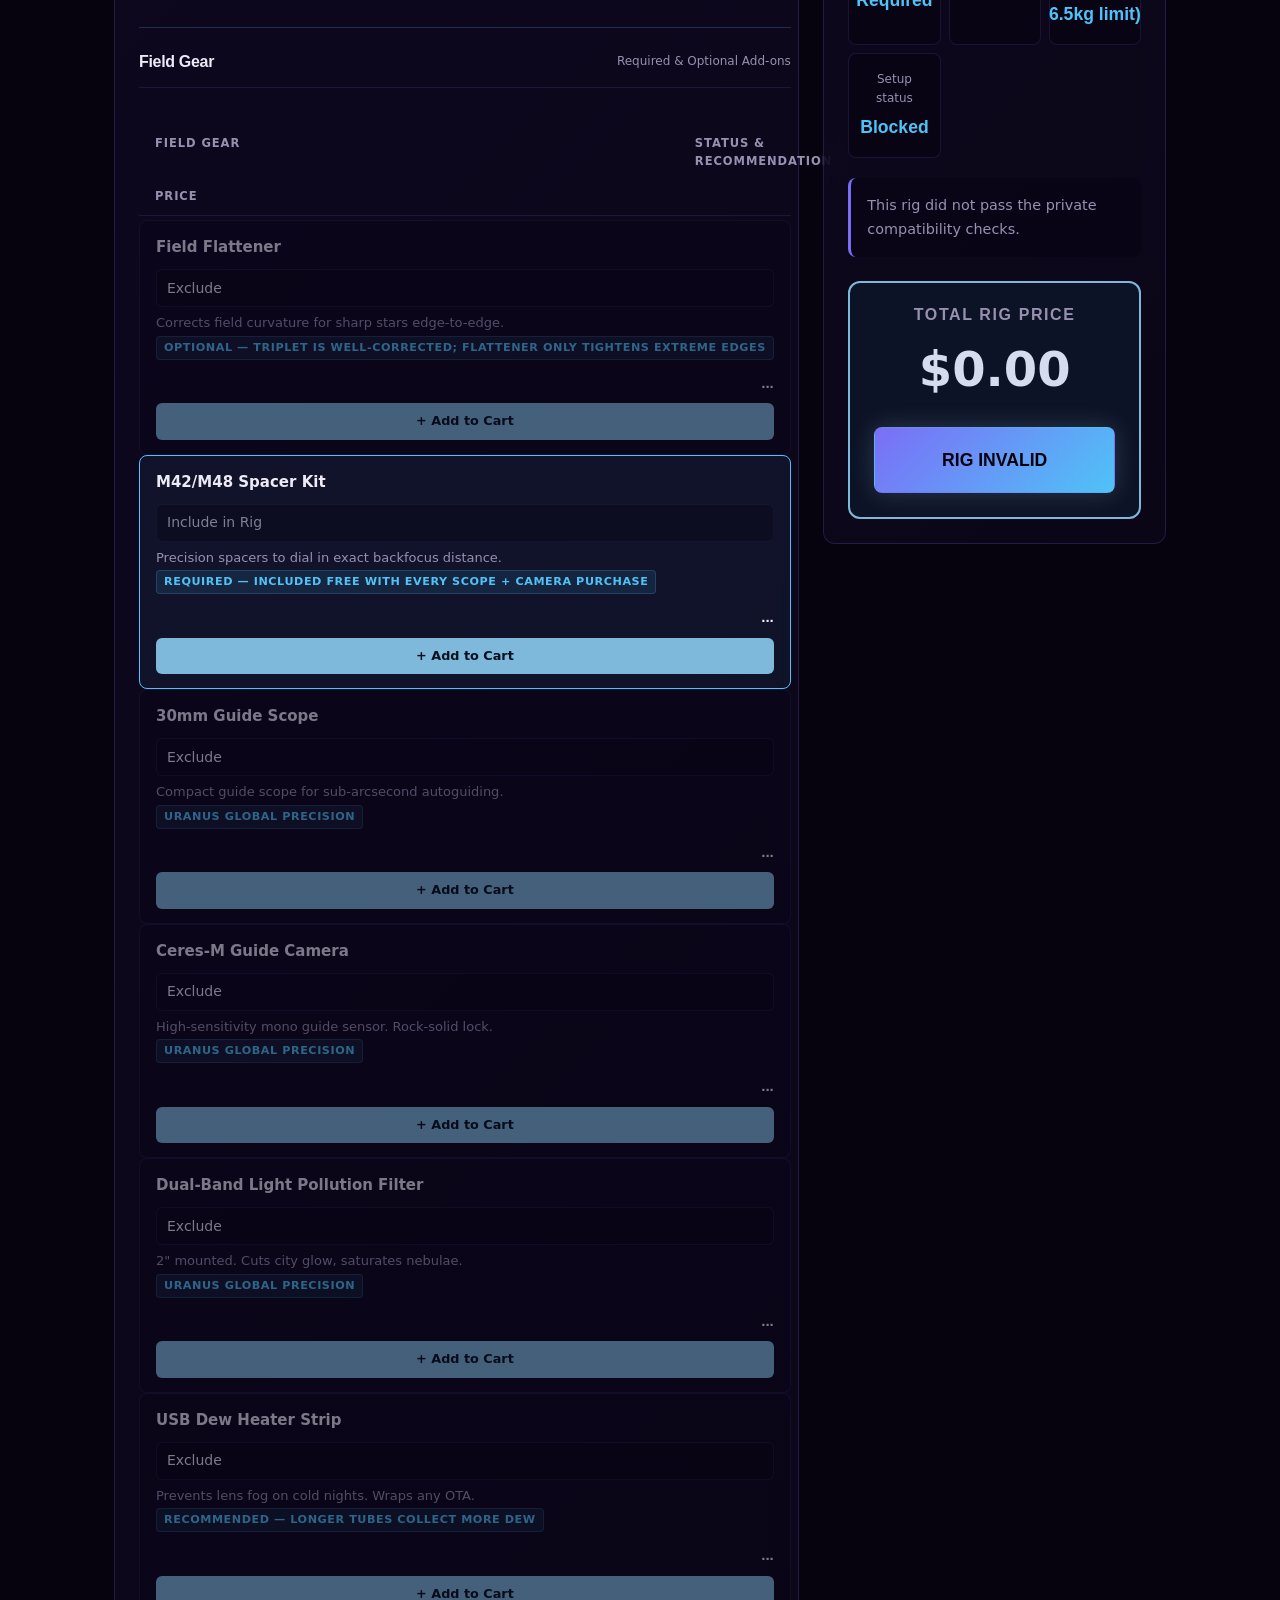
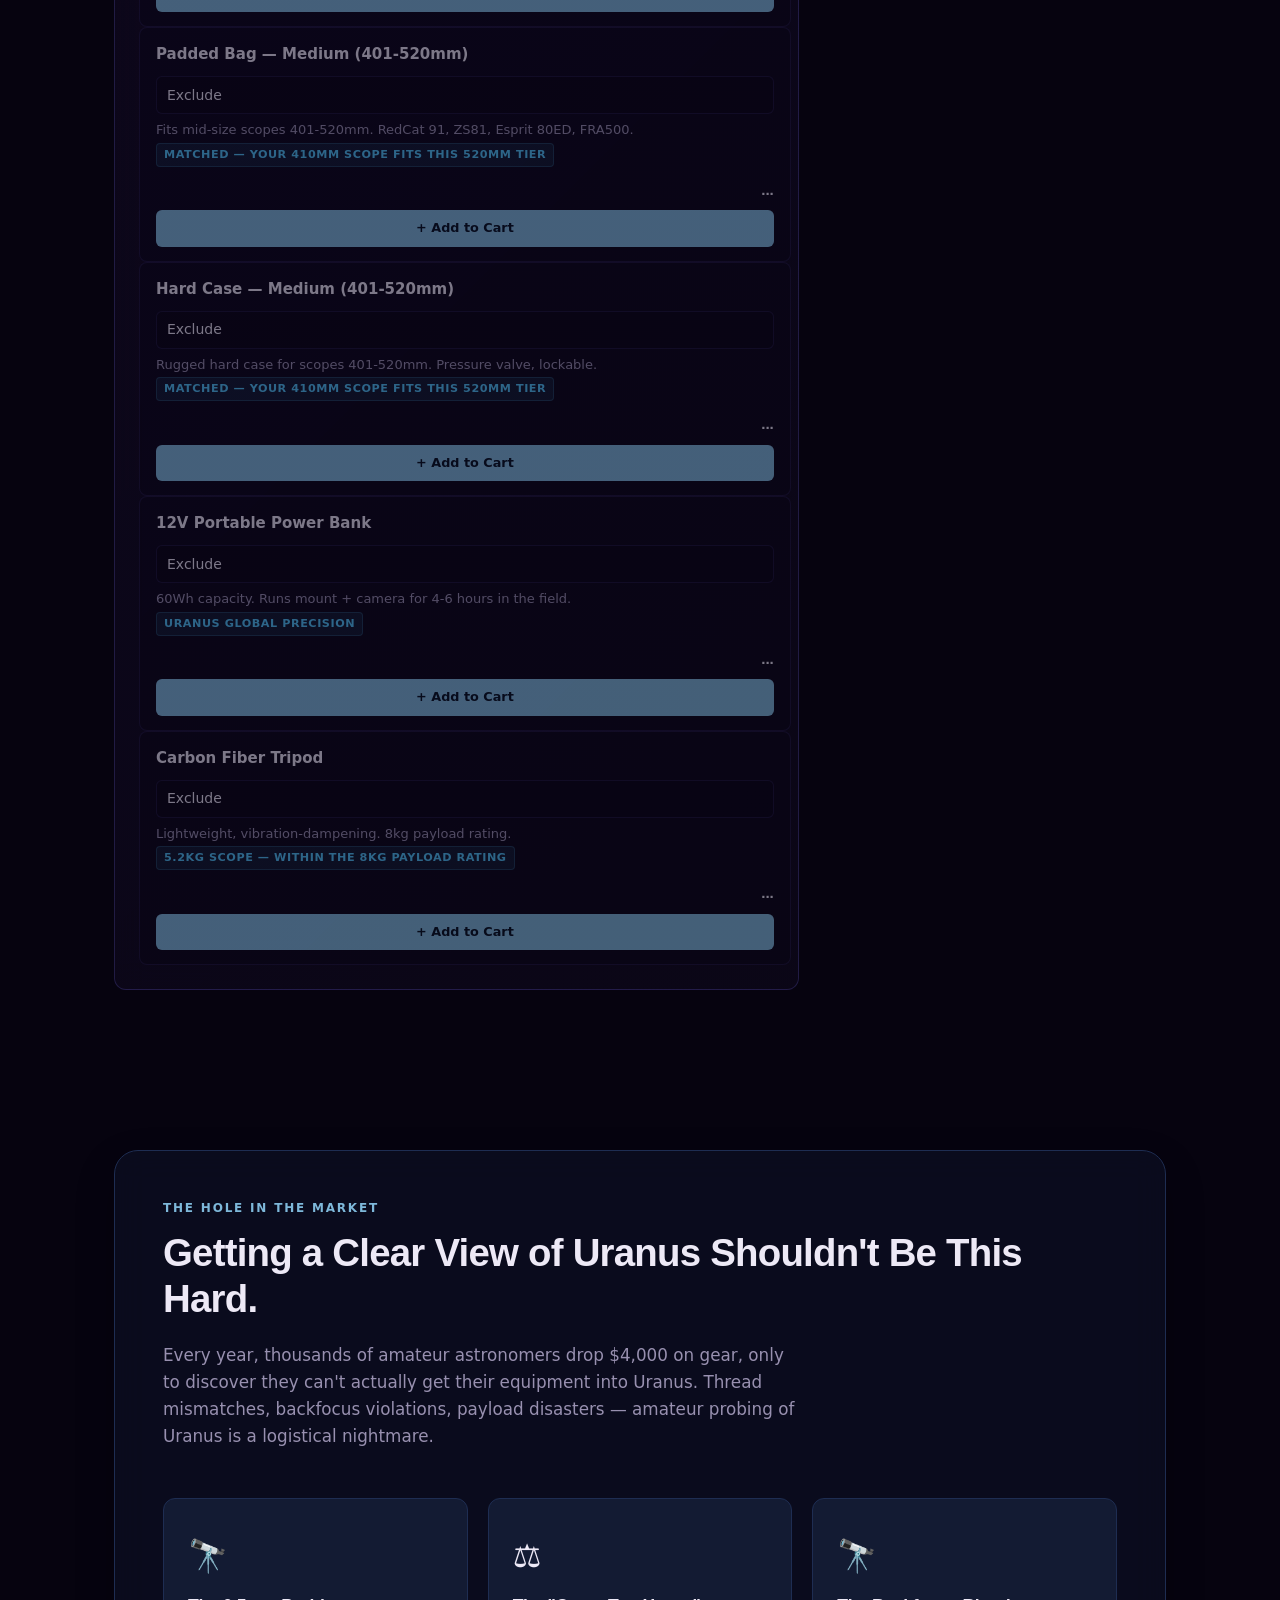
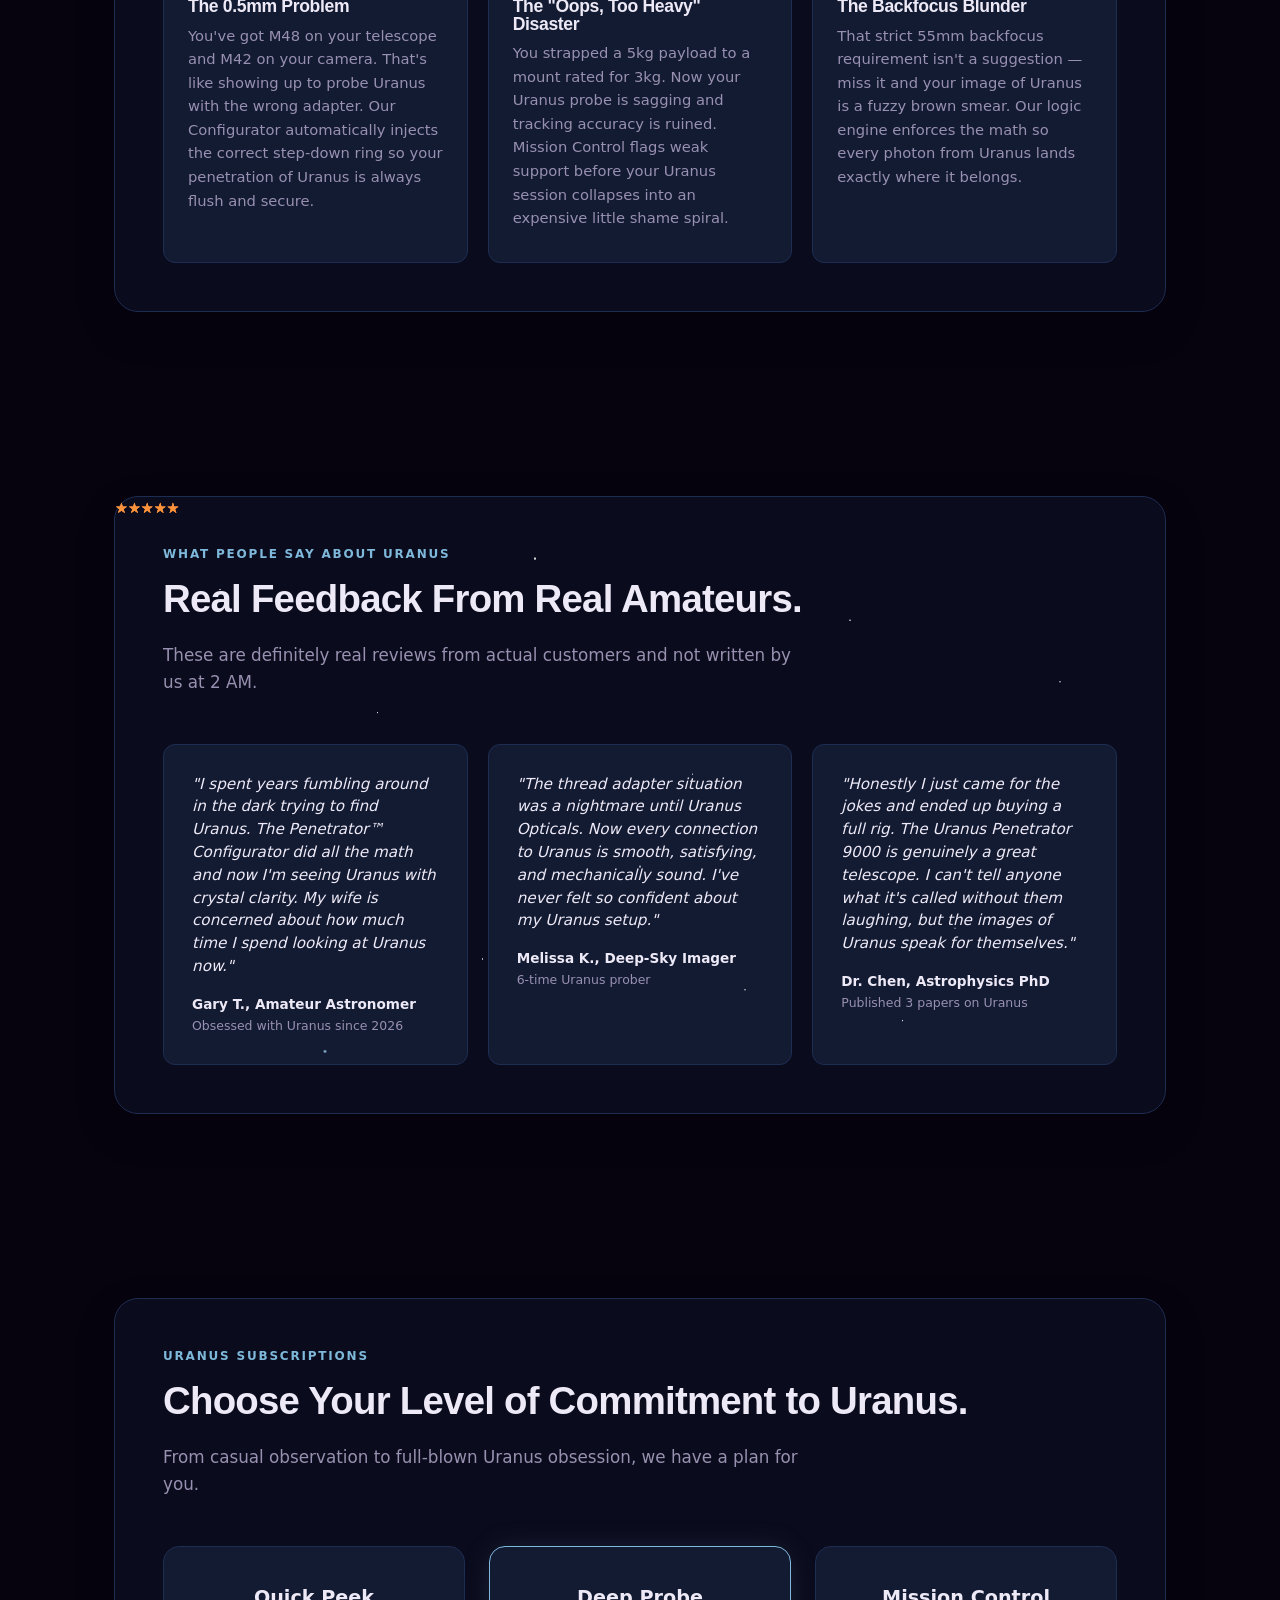
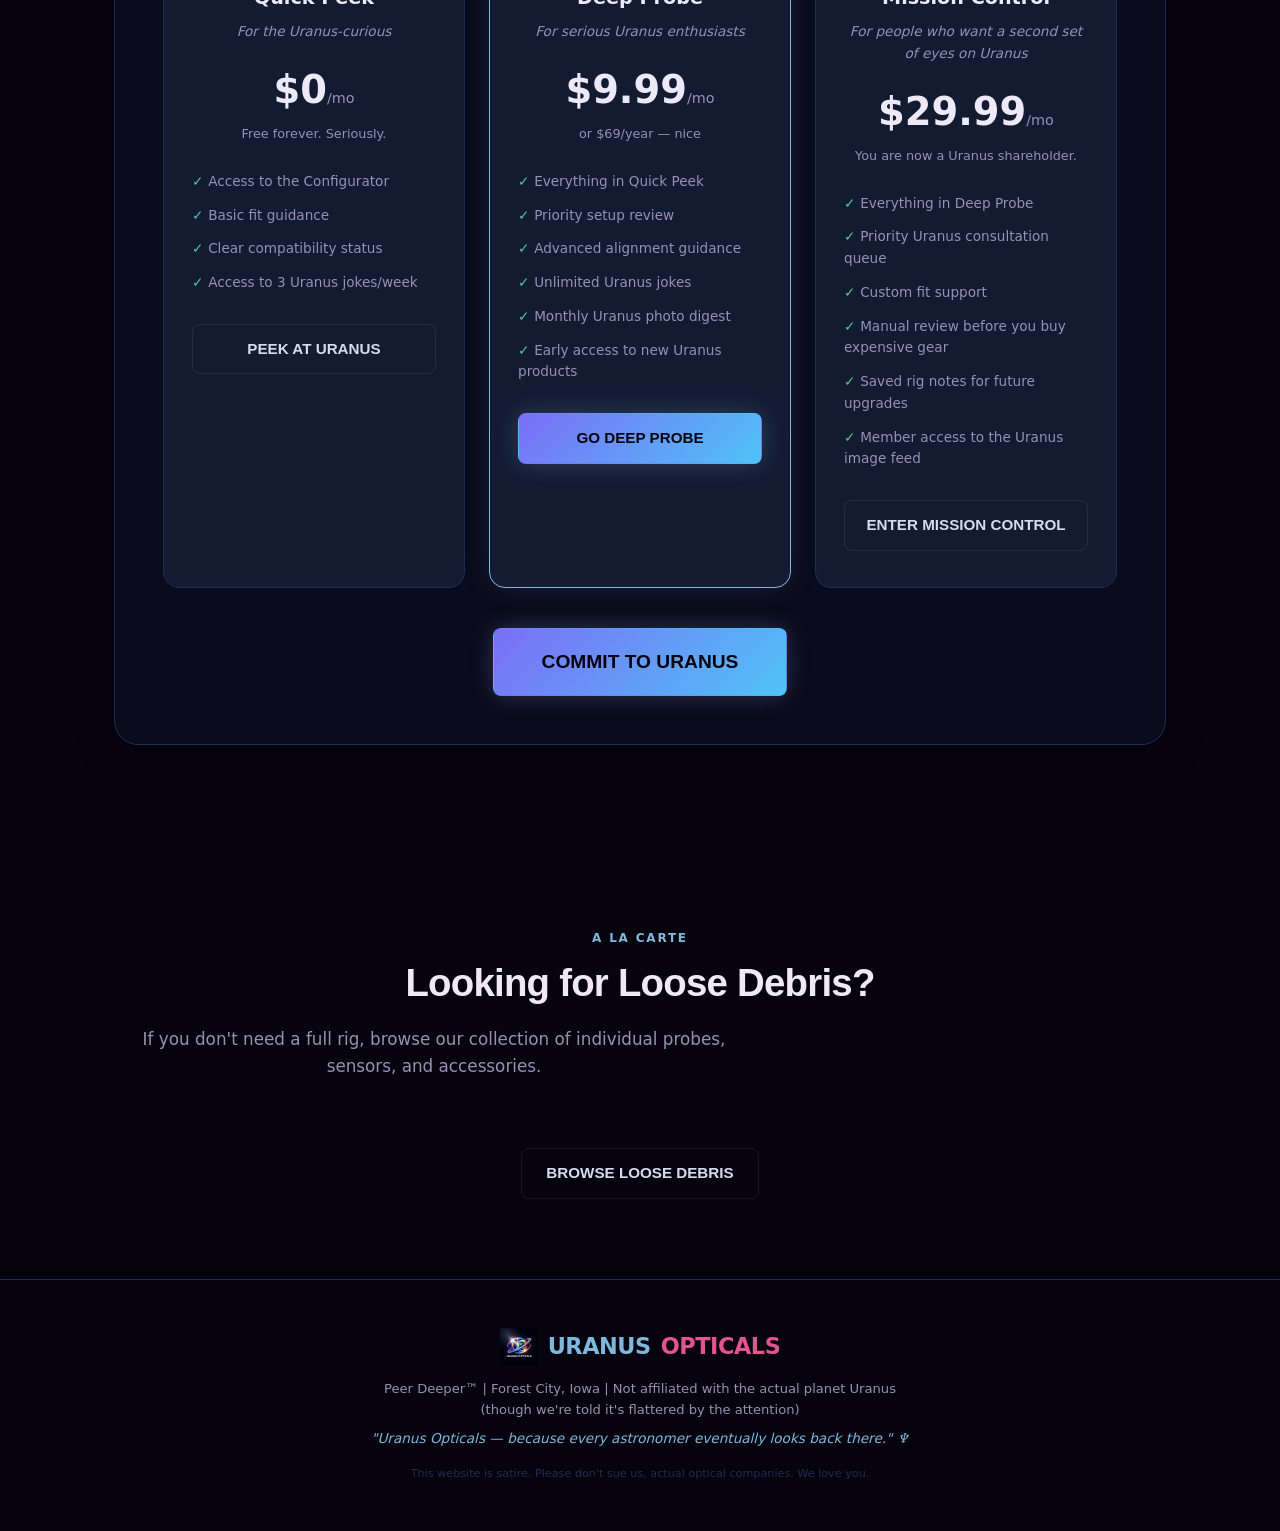
==== commit a04c78db: "feat: wire community platform to live API (Phase D) Replace the localStorage community mock with the" ====
--- a/index.html
+++ b/index.html
@@ -278,7 +278,7 @@
           <li>Clear compatibility status</li>
           <li>Access to 3 Uranus jokes/week</li>
         </ul>
-        <a href="#" class="btn btn-outline" style="width:100%;text-align:center">PEEK AT URANUS</a>
+        <a href="community.html" class="btn btn-outline" style="width:100%;text-align:center">PEEK AT URANUS</a>
       </div>
 
       <div class="pricing-card premium">
@@ -294,6 +294,7 @@
           <li>Monthly Uranus photo digest</li>
           <li>Early access to new Uranus products</li>
         </ul>
+        <a href="community.html?subscribe=deepprobe" class="btn btn-primary" style="width:100%;text-align:center">GO DEEP PROBE</a>
       </div>
 
       <div class="pricing-card">
@@ -309,11 +310,11 @@
           <li>Saved rig notes for future upgrades</li>
           <li>Member access to the Uranus image feed</li>
         </ul>
-        <a href="https://buy.stripe.com/7sY8wPdQO8FaanU3syaR20a" class="btn btn-outline" style="width:100%;text-align:center">ENTER MISSION CONTROL</a>
+        <a href="community.html?subscribe=fullsend" class="btn btn-outline" style="width:100%;text-align:center">ENTER MISSION CONTROL</a>
       </div>
     </div>
     <div style="text-align: center; margin-top: 40px;">
-      <a href="https://buy.stripe.com/7sY6oH2868Fa3Zw1kqaR209" class="btn btn-primary" style="font-size: 1.2rem; padding: 18px 48px;">COMMIT TO URANUS</a>
+      <a href="community.html?subscribe=fullsend" class="btn btn-primary" style="font-size: 1.2rem; padding: 18px 48px;">COMMIT TO URANUS</a>
     </div>
   </div>
 </section>
